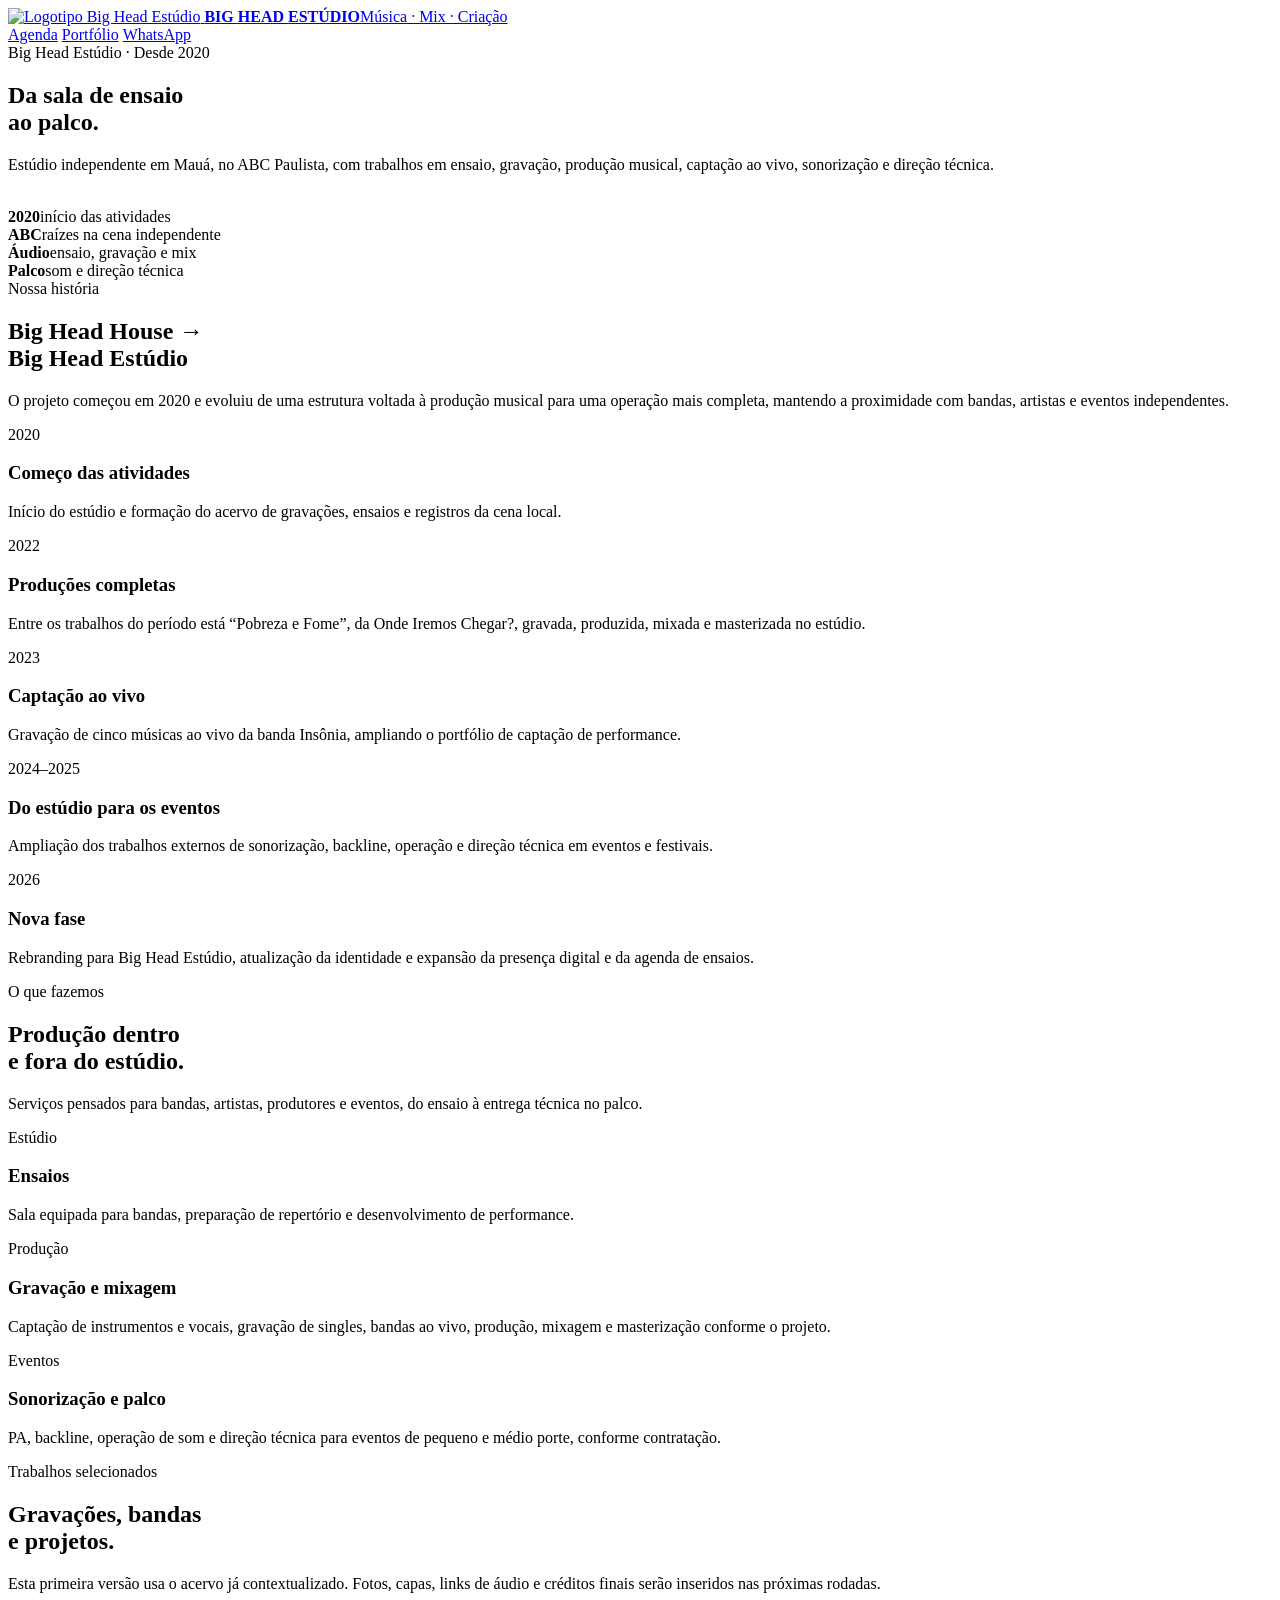
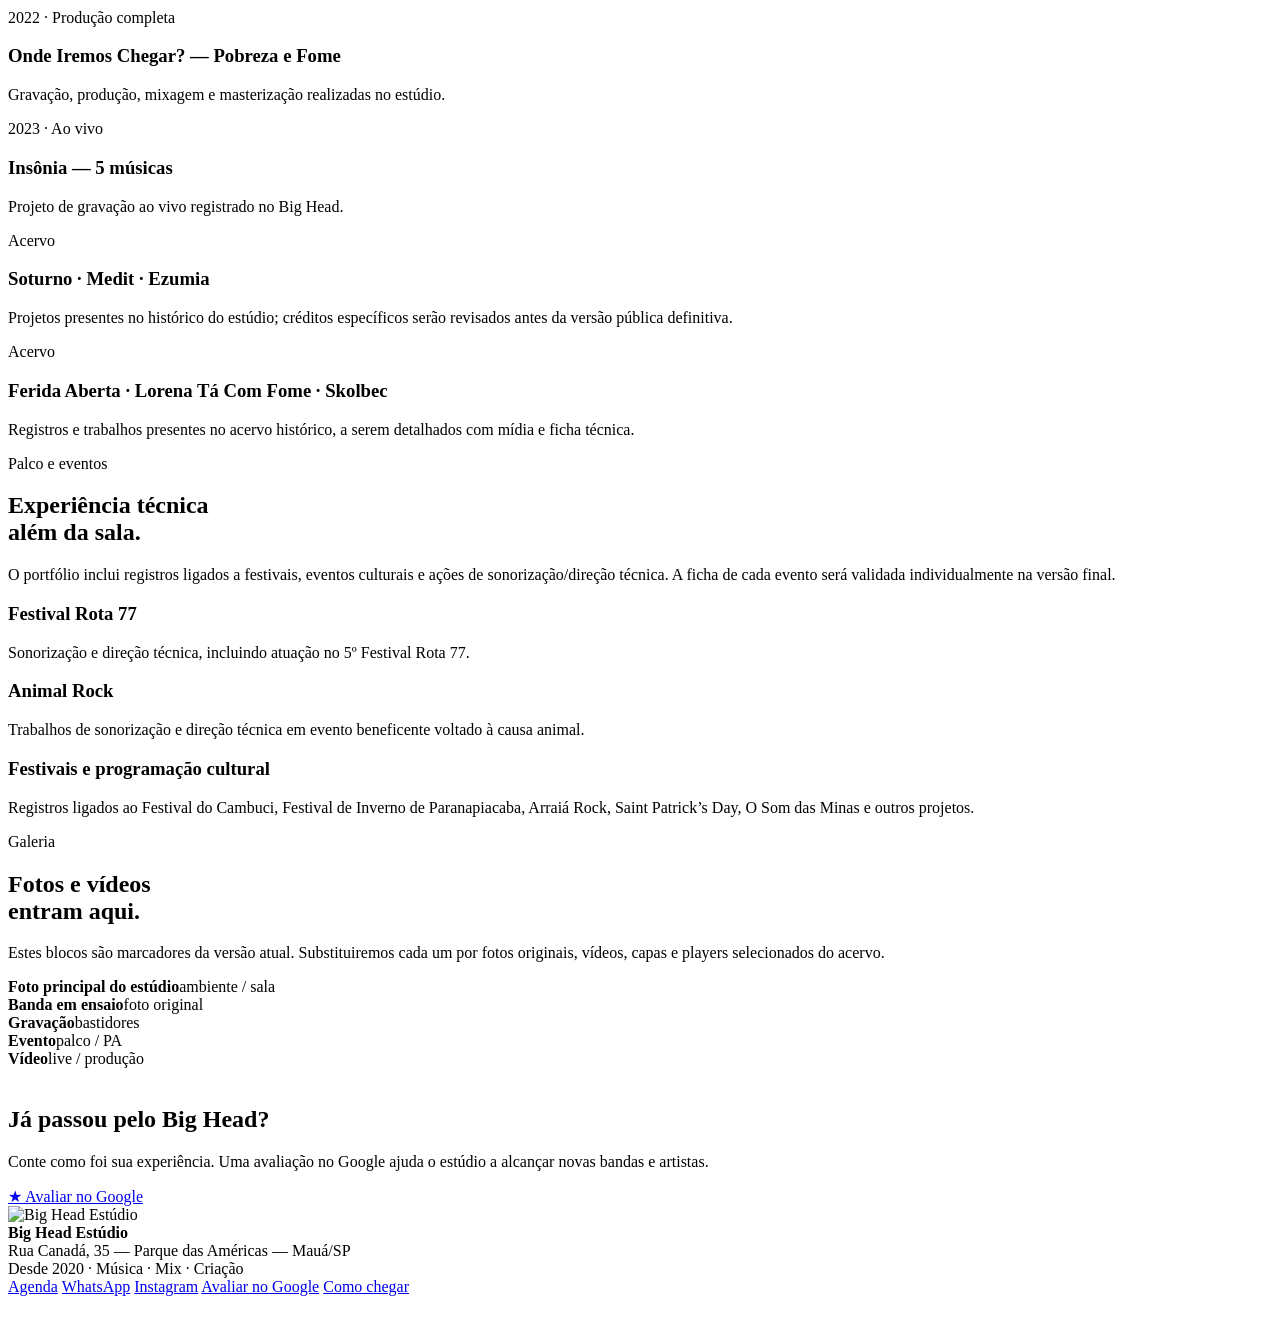
==== portfolio.html @ 9b3f39a4 "Add portfolio page" ====
<!doctype html>
<html lang="pt-BR">
<head>
  <meta charset="utf-8">
  <meta name="viewport" content="width=device-width, initial-scale=1">
  <meta name="description" content="Portfólio do Big Head Estúdio: ensaios, gravações, produção, sonorização e direção técnica em Mauá e região do ABC.">
  <meta name="theme-color" content="#050505">
  <title>Portfólio | Big Head Estúdio</title>
  <link rel="icon" href="assets/bh-mark.svg" type="image/svg+xml">
  <link rel="stylesheet" href="styles.css">
</head>
<body data-page="portfolio">
  <header class="site-header">
    <nav class="nav" aria-label="Navegação principal">
      <a class="brand" href="index.html" aria-label="Big Head Estúdio — Agenda">
        <img class="brand-logo" src="assets/logo-oficial-2026.webp" alt="Logotipo Big Head Estúdio">
        <span class="brand-text"><strong>BIG HEAD ESTÚDIO</strong><span>Música · Mix · Criação</span></span>
      </a>
      <div class="nav-links">
        <a class="nav-link" href="index.html">Agenda</a>
        <a class="nav-link active" href="portfolio.html">Portfólio</a>
        <a class="nav-link nav-whatsapp js-whatsapp" href="#"><img src="assets/whatsapp-contact.svg" alt="">WhatsApp</a>
      </div>
    </nav>
  </header>

  <main>
    <section class="portfolio-hero">
      <div class="container hero-layout portfolio-layout">
        <div class="hero-content">
          <div class="eyebrow">Big Head Estúdio · Desde 2020</div>
          <h1>Da sala de ensaio<br><span>ao palco.</span></h1>
          <p class="hero-copy">Estúdio independente em Mauá, no ABC Paulista, com trabalhos em ensaio, gravação, produção musical, captação ao vivo, sonorização e direção técnica.</p>
        </div>
        <div class="hero-emblem portfolio-emblem" aria-hidden="true"><img src="assets/logo-oficial-2026.webp" alt=""></div>
        <div class="stat-strip">
          <div class="stat"><strong>2020</strong><span>início das atividades</span></div>
          <div class="stat"><strong>ABC</strong><span>raízes na cena independente</span></div>
          <div class="stat"><strong>Áudio</strong><span>ensaio, gravação e mix</span></div>
          <div class="stat"><strong>Palco</strong><span>som e direção técnica</span></div>
        </div>
      </div>
    </section>

    <section class="section section-dark">
      <div class="container">
        <div class="section-head">
          <div><div class="eyebrow">Nossa história</div><h2>Big Head House →<br>Big Head Estúdio</h2></div>
          <p>O projeto começou em 2020 e evoluiu de uma estrutura voltada à produção musical para uma operação mais completa, mantendo a proximidade com bandas, artistas e eventos independentes.</p>
        </div>
        <div class="timeline">
          <div class="timeline-item"><div class="timeline-year">2020</div><h3>Começo das atividades</h3><p>Início do estúdio e formação do acervo de gravações, ensaios e registros da cena local.</p></div>
          <div class="timeline-item"><div class="timeline-year">2022</div><h3>Produções completas</h3><p>Entre os trabalhos do período está “Pobreza e Fome”, da Onde Iremos Chegar?, gravada, produzida, mixada e masterizada no estúdio.</p></div>
          <div class="timeline-item"><div class="timeline-year">2023</div><h3>Captação ao vivo</h3><p>Gravação de cinco músicas ao vivo da banda Insônia, ampliando o portfólio de captação de performance.</p></div>
          <div class="timeline-item"><div class="timeline-year">2024–2025</div><h3>Do estúdio para os eventos</h3><p>Ampliação dos trabalhos externos de sonorização, backline, operação e direção técnica em eventos e festivais.</p></div>
          <div class="timeline-item"><div class="timeline-year">2026</div><h3>Nova fase</h3><p>Rebranding para Big Head Estúdio, atualização da identidade e expansão da presença digital e da agenda de ensaios.</p></div>
        </div>
      </div>
    </section>

    <section class="section">
      <div class="container">
        <div class="section-head">
          <div><div class="eyebrow">O que fazemos</div><h2>Produção dentro<br>e fora do estúdio.</h2></div>
          <p>Serviços pensados para bandas, artistas, produtores e eventos, do ensaio à entrega técnica no palco.</p>
        </div>
        <div class="grid-3">
          <article class="content-card"><div class="card-kicker">Estúdio</div><h3>Ensaios</h3><p>Sala equipada para bandas, preparação de repertório e desenvolvimento de performance.</p></article>
          <article class="content-card"><div class="card-kicker">Produção</div><h3>Gravação e mixagem</h3><p>Captação de instrumentos e vocais, gravação de singles, bandas ao vivo, produção, mixagem e masterização conforme o projeto.</p></article>
          <article class="content-card"><div class="card-kicker">Eventos</div><h3>Sonorização e palco</h3><p>PA, backline, operação de som e direção técnica para eventos de pequeno e médio porte, conforme contratação.</p></article>
        </div>
      </div>
    </section>

    <section class="section section-dark">
      <div class="container">
        <div class="section-head">
          <div><div class="eyebrow">Trabalhos selecionados</div><h2>Gravações, bandas<br>e projetos.</h2></div>
          <p>Esta primeira versão usa o acervo já contextualizado. Fotos, capas, links de áudio e créditos finais serão inseridos nas próximas rodadas.</p>
        </div>
        <div class="grid-2">
          <article class="content-card"><div class="card-kicker">2022 · Produção completa</div><h3>Onde Iremos Chegar? — Pobreza e Fome</h3><p>Gravação, produção, mixagem e masterização realizadas no estúdio.</p></article>
          <article class="content-card"><div class="card-kicker">2023 · Ao vivo</div><h3>Insônia — 5 músicas</h3><p>Projeto de gravação ao vivo registrado no Big Head.</p></article>
          <article class="content-card"><div class="card-kicker">Acervo</div><h3>Soturno · Medit · Ezumia</h3><p>Projetos presentes no histórico do estúdio; créditos específicos serão revisados antes da versão pública definitiva.</p></article>
          <article class="content-card"><div class="card-kicker">Acervo</div><h3>Ferida Aberta · Lorena Tá Com Fome · Skolbec</h3><p>Registros e trabalhos presentes no acervo histórico, a serem detalhados com mídia e ficha técnica.</p></article>
        </div>
      </div>
    </section>

    <section class="section">
      <div class="container">
        <div class="section-head">
          <div><div class="eyebrow">Palco e eventos</div><h2>Experiência técnica<br>além da sala.</h2></div>
          <p>O portfólio inclui registros ligados a festivais, eventos culturais e ações de sonorização/direção técnica. A ficha de cada evento será validada individualmente na versão final.</p>
        </div>
        <div class="grid-3">
          <article class="content-card"><h3>Festival Rota 77</h3><p>Sonorização e direção técnica, incluindo atuação no 5º Festival Rota 77.</p></article>
          <article class="content-card"><h3>Animal Rock</h3><p>Trabalhos de sonorização e direção técnica em evento beneficente voltado à causa animal.</p></article>
          <article class="content-card"><h3>Festivais e programação cultural</h3><p>Registros ligados ao Festival do Cambuci, Festival de Inverno de Paranapiacaba, Arraiá Rock, Saint Patrick’s Day, O Som das Minas e outros projetos.</p></article>
        </div>
      </div>
    </section>

    <section class="section section-dark">
      <div class="container">
        <div class="section-head">
          <div><div class="eyebrow">Galeria</div><h2>Fotos e vídeos<br>entram aqui.</h2></div>
          <p>Estes blocos são marcadores da versão atual. Substituiremos cada um por fotos originais, vídeos, capas e players selecionados do acervo.</p>
        </div>
        <div class="media-grid">
          <div class="media-placeholder"><strong>Foto principal do estúdio</strong><span>ambiente / sala</span></div>
          <div class="media-placeholder"><strong>Banda em ensaio</strong><span>foto original</span></div>
          <div class="media-placeholder"><strong>Gravação</strong><span>bastidores</span></div>
          <div class="media-placeholder"><strong>Evento</strong><span>palco / PA</span></div>
          <div class="media-placeholder"><strong>Vídeo</strong><span>live / produção</span></div>
        </div>
      </div>
    </section>

    <section class="container">
      <div class="review-cta">
        <img class="review-logo" src="assets/logo-oficial-2026.webp" alt="">
        <div><h2>Já passou pelo Big Head?</h2><p>Conte como foi sua experiência. Uma avaliação no Google ajuda o estúdio a alcançar novas bandas e artistas.</p></div>
        <a class="btn js-review" href="#" target="_blank" rel="noopener">★ Avaliar no Google</a>
      </div>
    </section>
  </main>

  <footer class="site-footer">
    <div class="container footer-grid">
      <div class="footer-brand"><img src="assets/logo-oficial-2026.webp" alt="Big Head Estúdio"><div><strong>Big Head Estúdio</strong><br>Rua Canadá, 35 — Parque das Américas — Mauá/SP<br><span>Desde 2020 · Música · Mix · Criação</span></div></div>
      <div class="footer-links">
        <a href="index.html">Agenda</a>
        <a class="footer-whatsapp js-whatsapp" href="#"><img src="assets/whatsapp-contact.svg" alt="">WhatsApp</a>
        <a class="js-instagram" href="#" target="_blank" rel="noopener">Instagram</a>
        <a class="js-review" href="#" target="_blank" rel="noopener">Avaliar no Google</a>
        <a class="js-maps" href="#" target="_blank" rel="noopener">Como chegar</a>
      </div>
    </div>
  </footer>

  <a class="floating-whatsapp js-whatsapp" href="#" aria-label="Falar no WhatsApp"><img src="assets/whatsapp-contact.svg" alt=""></a>
  <script src="config.js"></script>
  <script src="app.js"></script>
</body>
</html>
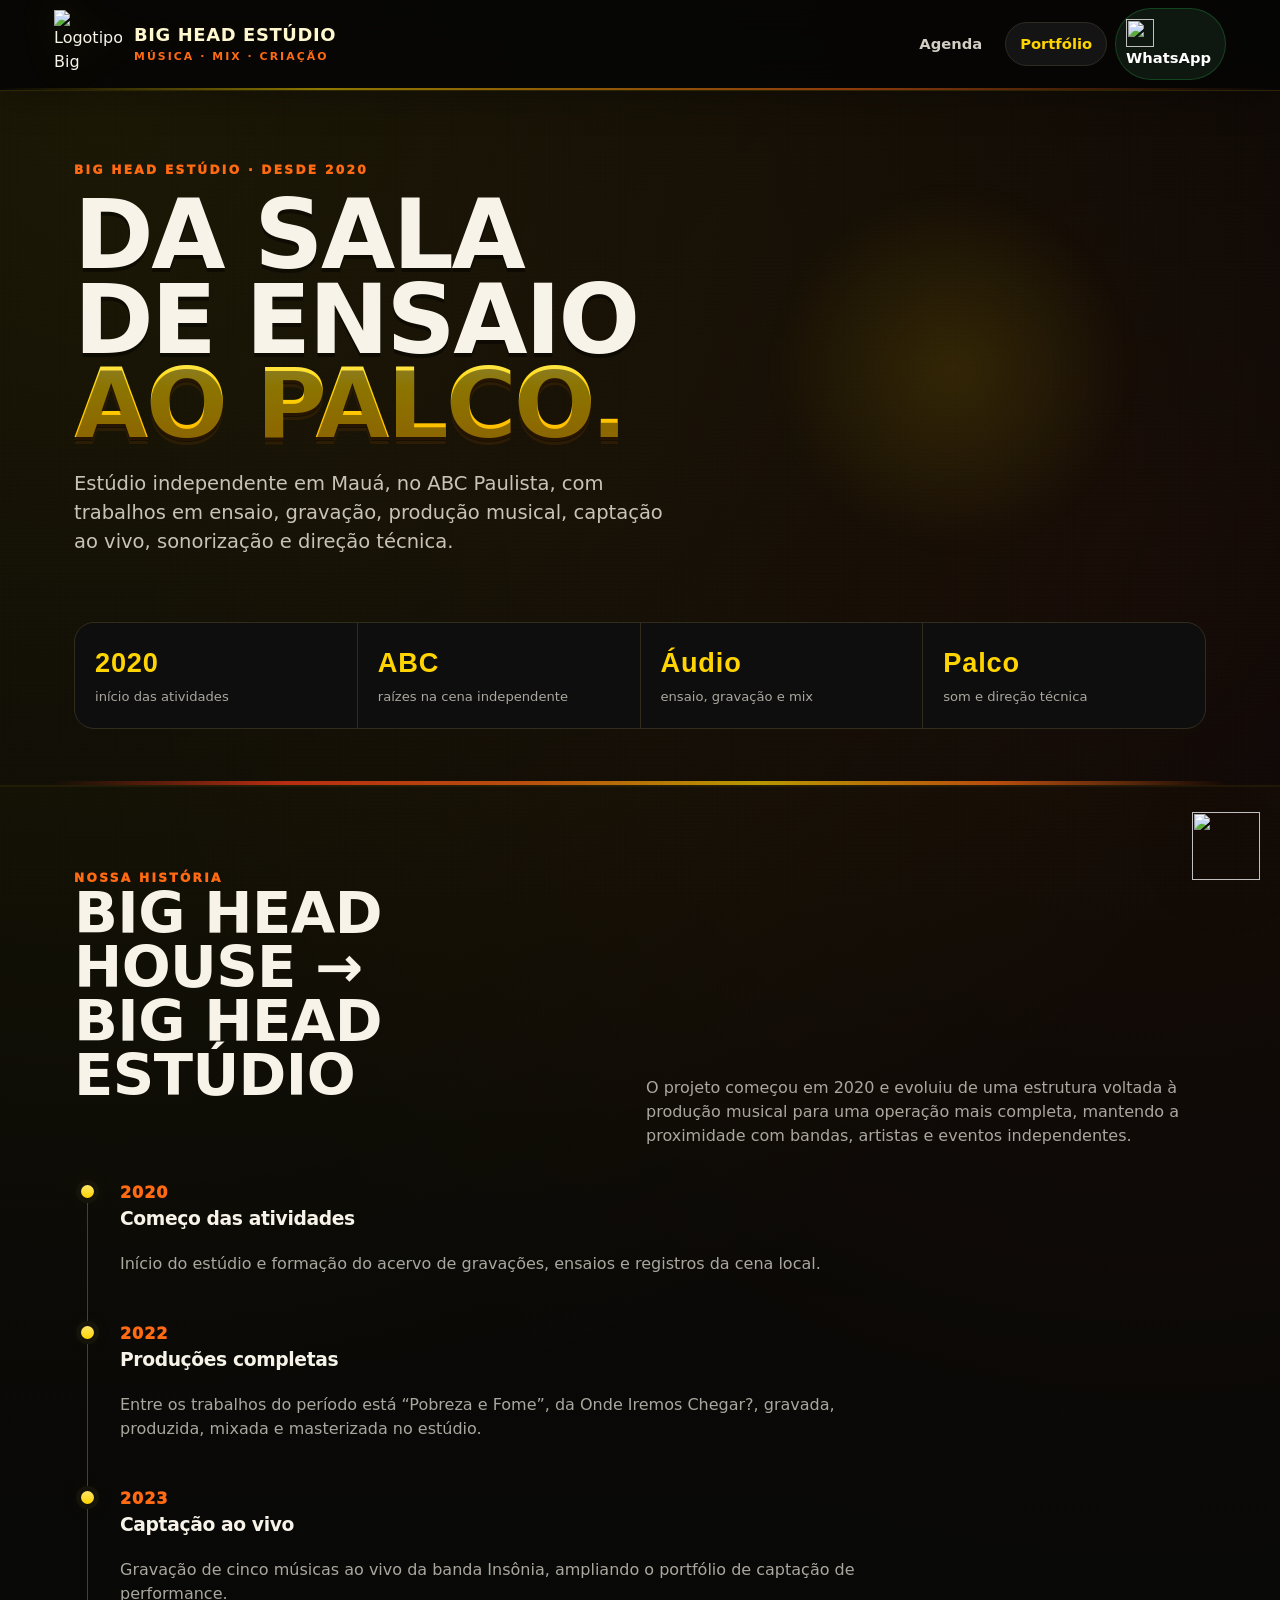
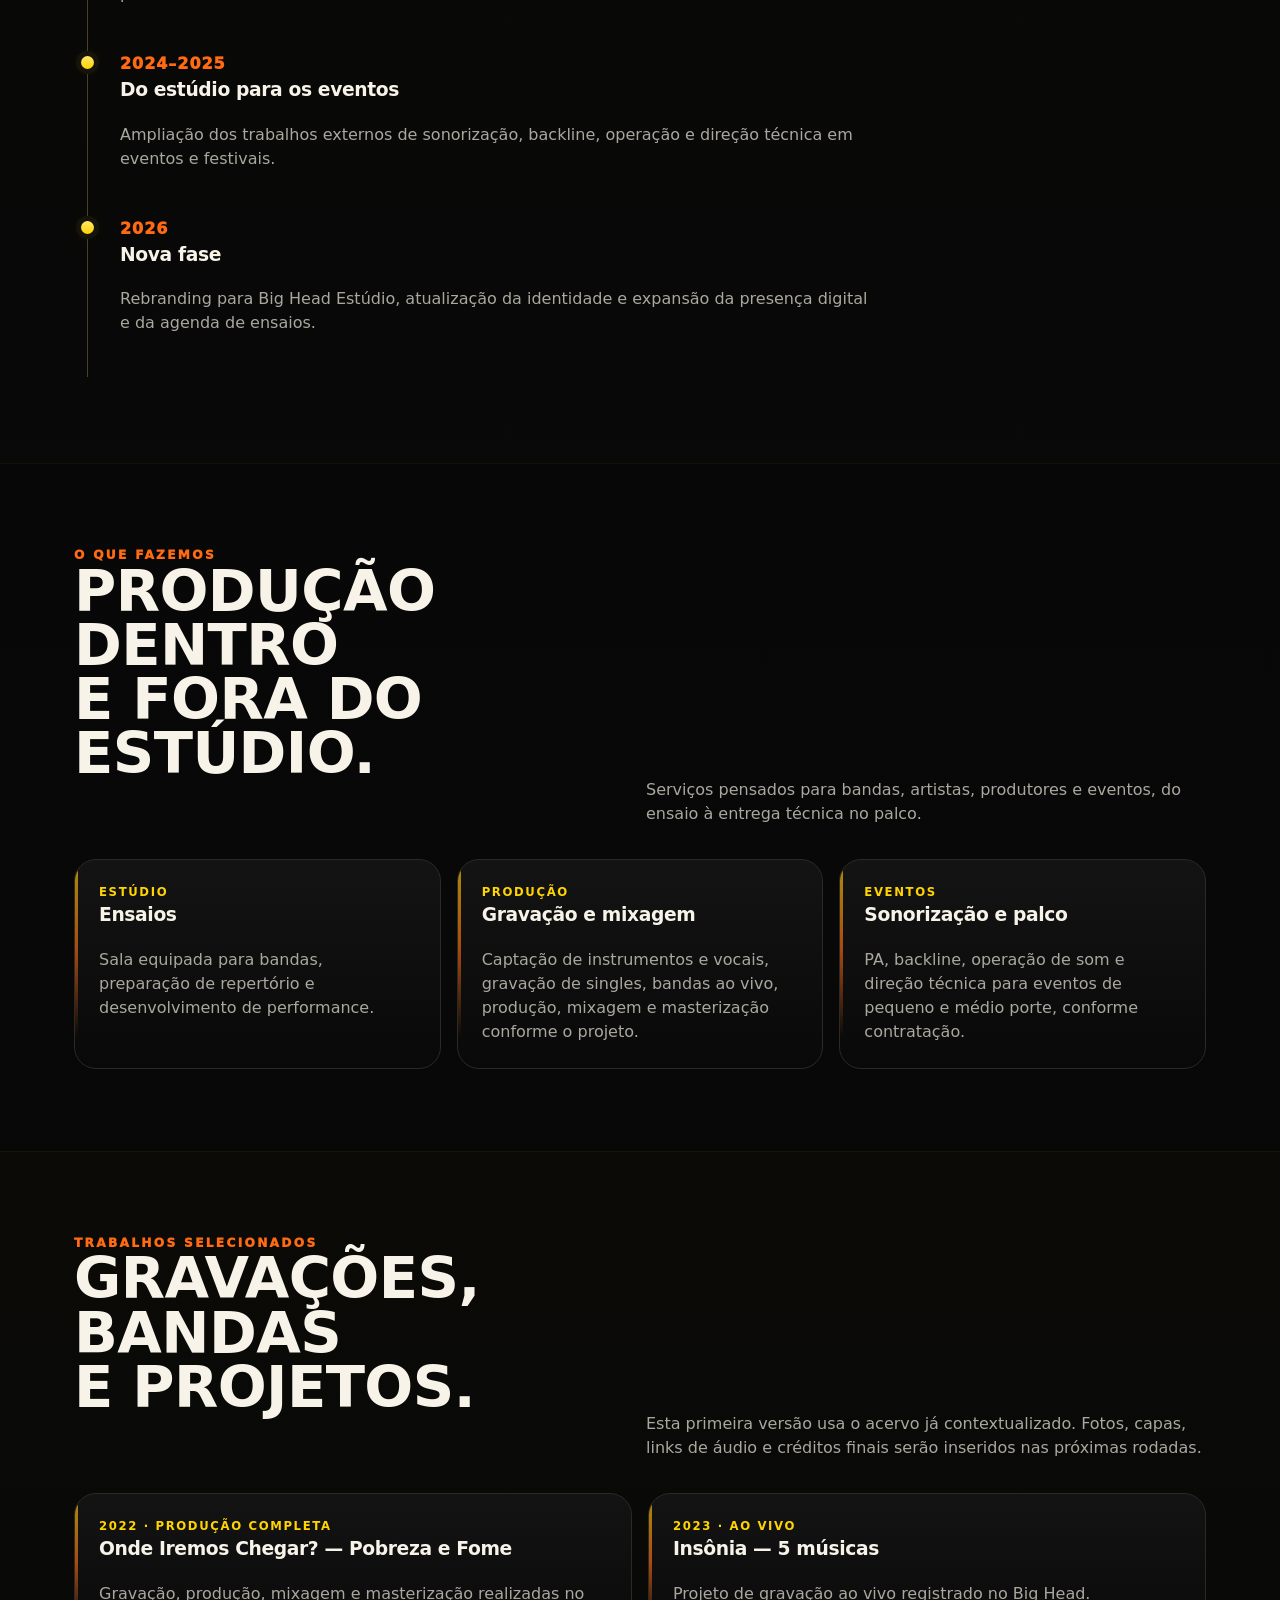
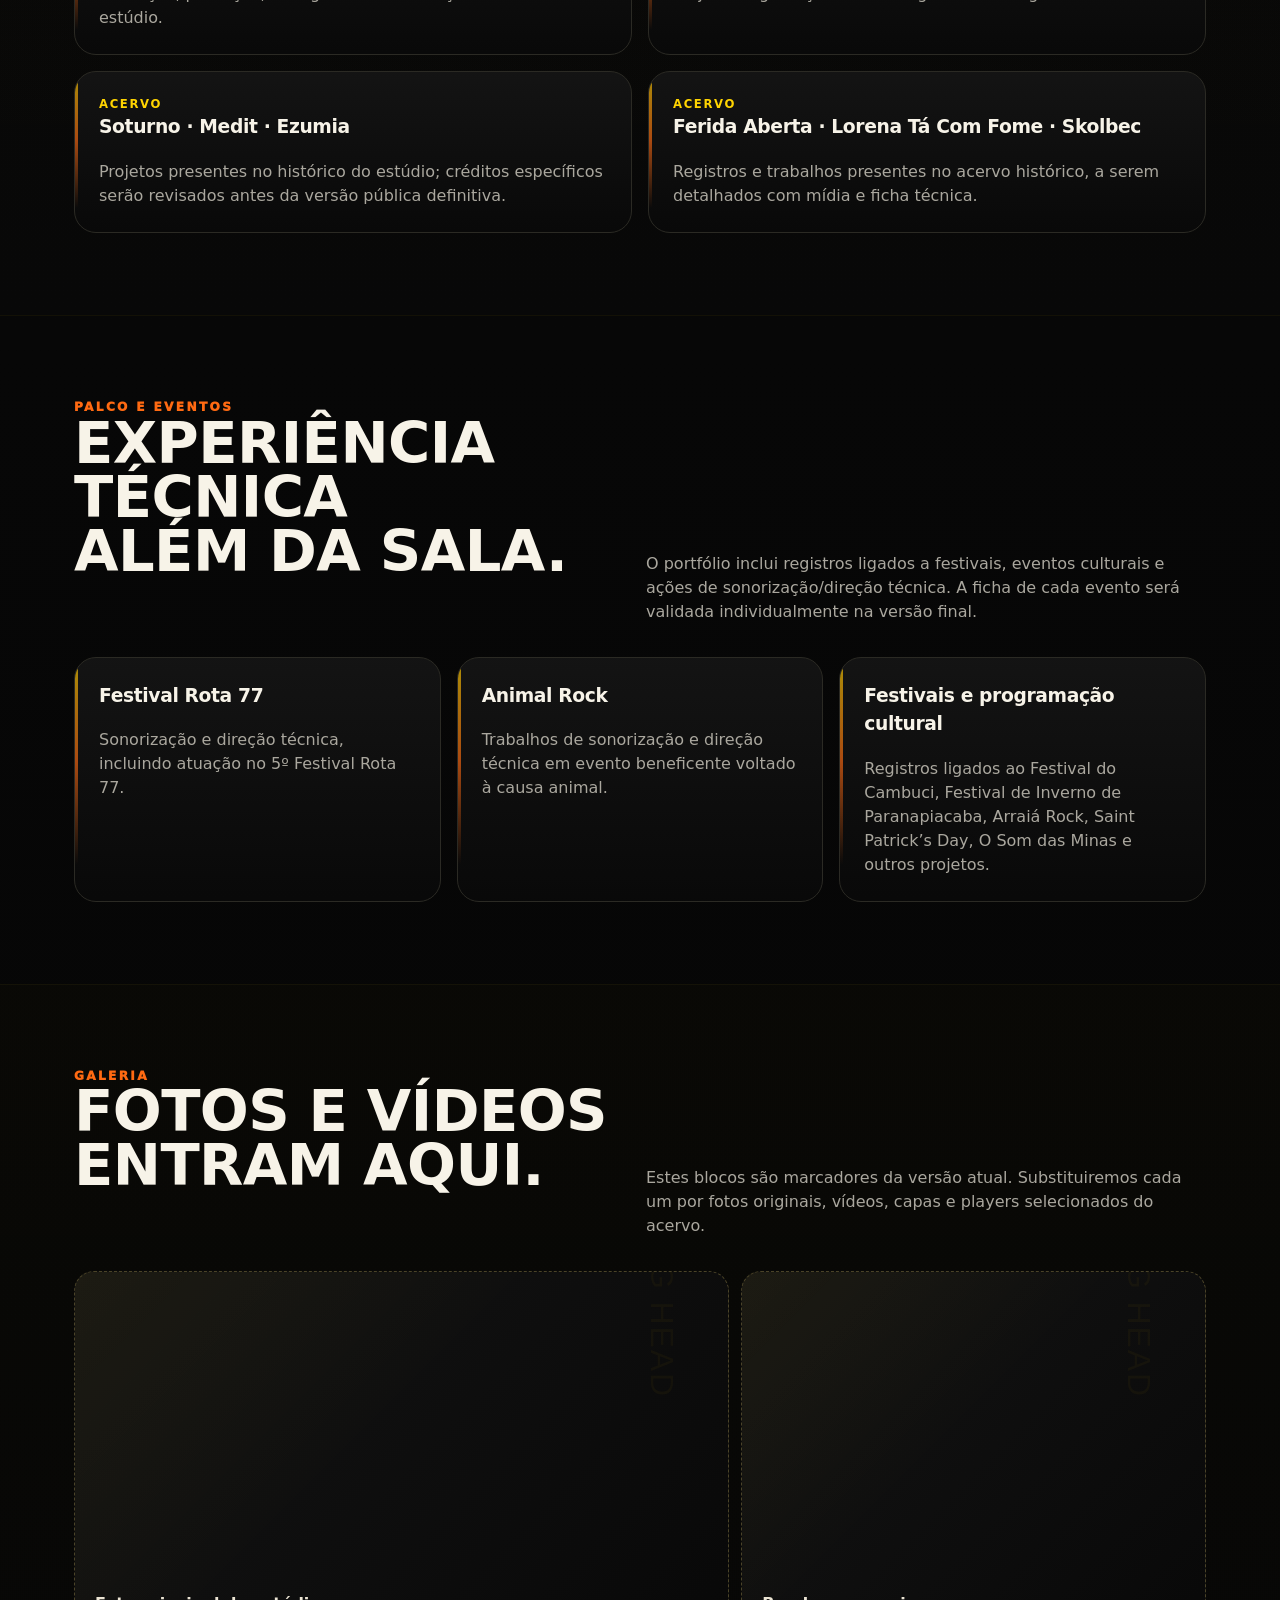
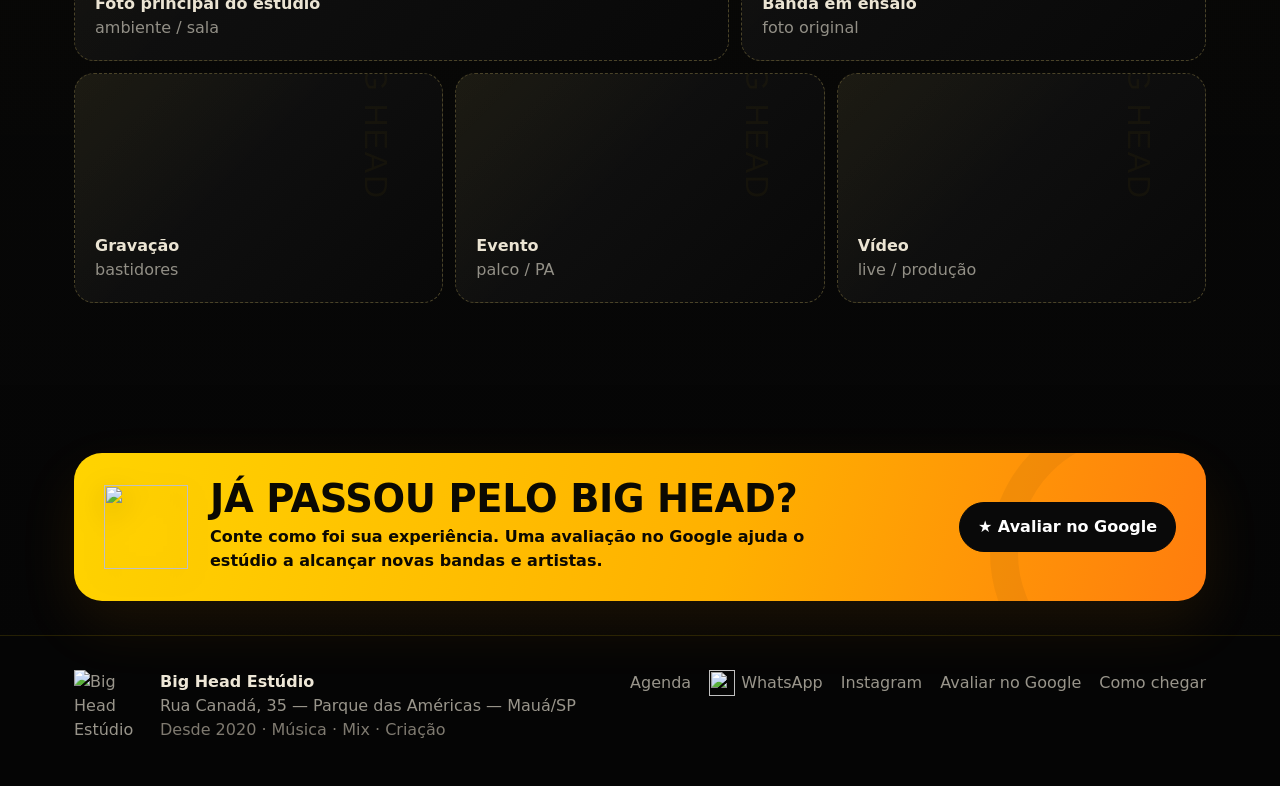
==== commit 4ee8305e: "Split site styles for publication" ====
--- a/portfolio.html
+++ b/portfolio.html
@@ -7,7 +7,9 @@
   <meta name="theme-color" content="#050505">
   <title>Portfólio | Big Head Estúdio</title>
   <link rel="icon" href="assets/bh-mark.svg" type="image/svg+xml">
-  <link rel="stylesheet" href="styles.css">
+  <link rel="stylesheet" href="styles-a.css">
+  <link rel="stylesheet" href="styles-b.css">
+  <link rel="stylesheet" href="styles-responsive.css">
 </head>
 <body data-page="portfolio">
   <header class="site-header">
--- a/styles-a.css
+++ b/styles-a.css
@@ -0,0 +1,421 @@
+:root {
+  --bg: #050505;
+  --bg-2: #0a0a0b;
+  --panel: #0e0f10;
+  --panel-2: #151516;
+  --line: #292929;
+  --text: #f7f3e8;
+  --muted: #aaa79e;
+  --yellow: #ffd400;
+  --gold: #ffb000;
+  --orange: #ff6a12;
+  --red: #ff3b18;
+  --green: #19c94b;
+  --danger: #ef4b3c;
+  --ok: #55d36a;
+  --warning: #ffd04d;
+  --radius: 22px;
+  --shadow: 0 28px 90px rgba(0,0,0,.42);
+}
+
+* { box-sizing: border-box; }
+html { scroll-behavior: smooth; }
+body {
+  margin: 0;
+  background:
+    radial-gradient(circle at 8% 2%, rgba(255,212,0,.09), transparent 24%),
+    radial-gradient(circle at 90% 10%, rgba(255,76,24,.06), transparent 20%),
+    linear-gradient(180deg, #050505 0%, #080808 45%, #050505 100%);
+  color: var(--text);
+  font-family: Inter, ui-sans-serif, system-ui, -apple-system, BlinkMacSystemFont, "Segoe UI", sans-serif;
+  line-height: 1.5;
+}
+body::before {
+  content:"";
+  position:fixed;
+  inset:0;
+  pointer-events:none;
+  opacity:.18;
+  background-image:
+    repeating-linear-gradient(0deg, rgba(255,255,255,.012) 0 1px, transparent 1px 4px),
+    repeating-linear-gradient(90deg, rgba(255,212,0,.008) 0 1px, transparent 1px 7px);
+  mix-blend-mode:screen;
+  z-index:-1;
+}
+a { color: inherit; text-decoration: none; }
+button, input { font: inherit; }
+button { color: inherit; }
+img { max-width:100%; display:block; }
+
+.site-header {
+  position: sticky;
+  top: 0;
+  z-index: 50;
+  backdrop-filter: blur(18px);
+  background: rgba(5,5,5,.88);
+  border-bottom: 1px solid rgba(255,212,0,.16);
+  box-shadow:0 10px 35px rgba(0,0,0,.22);
+}
+.site-header::after {
+  content:"";
+  display:block;
+  height:2px;
+  background:linear-gradient(90deg, transparent, var(--yellow) 25%, var(--orange) 66%, transparent);
+  opacity:.55;
+}
+.nav {
+  max-width: 1220px;
+  margin: 0 auto;
+  min-height: 86px;
+  padding: 8px 24px;
+  display: flex;
+  align-items: center;
+  gap: 24px;
+}
+.brand { display:flex; align-items:center; gap:12px; margin-right:auto; min-width:0; }
+.brand-logo {
+  width:68px;
+  height:68px;
+  object-fit:contain;
+  flex:0 0 auto;
+  filter:drop-shadow(0 0 18px rgba(255,212,0,.13));
+}
+.brand-text { min-width:0; }
+.brand-text strong {
+  display:block;
+  font-family: Impact, "Arial Black", system-ui, sans-serif;
+  letter-spacing:.035em;
+  font-size:1.12rem;
+  color:#fff8cf;
+  text-shadow:0 0 18px rgba(255,212,0,.08);
+}
+.brand-text span {
+  display:block;
+  color:var(--orange);
+  font-size:.68rem;
+  font-weight:900;
+  text-transform:uppercase;
+  letter-spacing:.19em;
+}
+.nav-links { display:flex; align-items:center; gap:8px; }
+.nav-link {
+  padding:10px 14px;
+  border-radius:999px;
+  color:#d2cec3;
+  font-size:.92rem;
+  font-weight:800;
+  border:1px solid transparent;
+}
+.nav-link:hover, .nav-link.active {
+  background:#141414;
+  border-color:#2d2b22;
+  color:var(--yellow);
+}
+.nav-whatsapp {
+  background:#0f1711;
+  color:white;
+  border-color:rgba(38,212,84,.24);
+  padding-left:10px;
+}
+.nav-whatsapp:hover { background:#122417; color:white; border-color:#27d45b; }
+.nav-whatsapp img { width:28px; height:28px; }
+
+.container { max-width:1180px; margin:0 auto; padding:0 24px; }
+.hero {
+  position:relative;
+  overflow:hidden;
+  padding:58px 0 54px;
+  border-bottom:1px solid rgba(255,212,0,.08);
+}
+.hero::after,
+.portfolio-hero::after {
+  content:"";
+  position:absolute;
+  left:0; right:0; bottom:0;
+  height:4px;
+  background:linear-gradient(90deg, transparent 0 4%, var(--red), var(--orange), var(--yellow), var(--orange), transparent 96% 100%);
+  opacity:.7;
+}
+.hero-layout {
+  display:grid;
+  grid-template-columns:minmax(0,1.16fr) minmax(320px,.84fr);
+  gap:34px;
+  align-items:center;
+  position:relative;
+}
+.hero-content { position:relative; z-index:2; }
+.eyebrow {
+  color:var(--orange);
+  text-transform:uppercase;
+  letter-spacing:.19em;
+  font-size:.76rem;
+  font-weight:950;
+}
+h1,h2,h3,p { margin-top:0; }
+h1,h2 {
+  font-family: Impact, "Arial Black", ui-sans-serif, system-ui, sans-serif;
+  text-transform:uppercase;
+}
+h1 {
+  font-size:clamp(3rem, 7.5vw, 6.8rem);
+  line-height:.88;
+  letter-spacing:-.025em;
+  margin:14px 0 22px;
+  max-width:900px;
+  text-shadow:0 4px 0 rgba(0,0,0,.45);
+}
+h1 span {
+  color:var(--yellow);
+  background:linear-gradient(180deg,#fff37a 0%, var(--yellow) 35%, var(--gold) 100%);
+  -webkit-background-clip:text;
+  background-clip:text;
+  color:transparent;
+  filter:drop-shadow(0 3px 0 rgba(140,72,0,.4));
+}
+h2 {
+  font-size:clamp(2.15rem,4.5vw,4rem);
+  line-height:.94;
+  letter-spacing:-.01em;
+}
+h3 { letter-spacing:-.02em; }
+.hero-copy {
+  max-width:720px;
+  color:#c9c3b7;
+  font-size:clamp(1rem, 2vw, 1.22rem);
+}
+.hero-actions { display:flex; flex-wrap:wrap; gap:12px; margin-top:28px; }
+.btn {
+  border:1px solid var(--line);
+  background:var(--panel-2);
+  padding:12px 18px;
+  border-radius:999px;
+  display:inline-flex;
+  align-items:center;
+  justify-content:center;
+  gap:8px;
+  font-weight:900;
+  cursor:pointer;
+  transition:transform .16s ease, border-color .16s ease, box-shadow .16s ease, background .16s ease;
+}
+.btn:hover { transform:translateY(-1px); border-color:#4b4530; }
+.btn-primary {
+  background:linear-gradient(180deg,#ffe85a,var(--yellow) 55%,#ffb300);
+  color:#080808;
+  border-color:#f8cb00;
+  box-shadow:0 12px 30px rgba(255,190,0,.13);
+}
+.btn-primary:hover { box-shadow:0 14px 36px rgba(255,190,0,.2); }
+.btn-ghost { background:rgba(255,255,255,.02); border-color:#302f2d; }
+.btn-whatsapp {
+  background:linear-gradient(180deg,#14231a,#0b160f);
+  color:white;
+  border-color:rgba(40,215,86,.42);
+}
+.btn-whatsapp:hover { border-color:#28d756; background:#102218; }
+.btn-whatsapp img { width:31px; height:31px; }
+
+.hero-emblem {
+  position:relative;
+  display:grid;
+  place-items:center;
+  min-height:360px;
+}
+.hero-emblem::before {
+  content:"";
+  position:absolute;
+  width:78%;
+  aspect-ratio:1;
+  border-radius:50%;
+  background:radial-gradient(circle, rgba(255,212,0,.12), transparent 65%);
+  filter:blur(12px);
+}
+.hero-emblem img {
+  position:relative;
+  z-index:2;
+  width:min(420px, 100%);
+  filter:drop-shadow(0 24px 44px rgba(0,0,0,.5));
+}
+.soundwave {
+  position:absolute;
+  top:50%;
+  width:110px;
+  height:90px;
+  opacity:.38;
+  background:
+    linear-gradient(90deg,
+      transparent 0 4%, var(--orange) 4% 7%, transparent 7% 12%,
+      var(--gold) 12% 16%, transparent 16% 23%, var(--yellow) 23% 28%, transparent 28% 37%,
+      var(--orange) 37% 43%, transparent 43% 52%, var(--yellow) 52% 58%, transparent 58% 68%,
+      var(--orange) 68% 72%, transparent 72% 81%, var(--gold) 81% 85%, transparent 85% 100%);
+  clip-path:polygon(0 47%, 6% 42%, 10% 58%, 15% 34%, 21% 64%, 27% 21%, 34% 76%, 40% 8%, 47% 91%, 54% 20%, 61% 79%, 68% 31%, 75% 67%, 82% 41%, 88% 58%, 94% 46%, 100% 53%, 100% 47%, 94% 52%, 88% 42%, 82% 59%, 75% 33%, 68% 69%, 61% 21%, 54% 80%, 47% 9%, 40% 92%, 34% 24%, 27% 79%, 21% 36%, 15% 66%, 10% 42%, 6% 58%, 0 53%);
+}
+.wave-left { left:-12px; transform:translateY(-50%); }
+.wave-right { right:-12px; transform:translateY(-50%) scaleX(-1); }
+
+.agenda-section { padding-top:34px; }
+.section-ribbon {
+  display:flex;
+  justify-content:space-between;
+  gap:20px;
+  margin:0 0 14px;
+  padding:8px 14px;
+  border-left:4px solid var(--yellow);
+  background:linear-gradient(90deg, rgba(255,212,0,.08), transparent 72%);
+  color:#d9d2c4;
+  font-size:.7rem;
+  font-weight:900;
+  letter-spacing:.13em;
+  text-transform:uppercase;
+}
+.demo-banner {
+  display:none;
+  margin:0 0 18px;
+  padding:12px 14px;
+  border-radius:14px;
+  color:#fff0b4;
+  background:#2a2108;
+  border:1px solid #6f5710;
+  font-size:.9rem;
+}
+.demo-banner.visible { display:block; }
+
+.calendar-shell {
+  display:grid;
+  grid-template-columns:minmax(0,1.45fr) minmax(310px,.55fr);
+  gap:22px;
+  align-items:start;
+  padding-bottom:76px;
+}
+.calendar-card, .day-card, .content-card {
+  background:linear-gradient(180deg, rgba(20,20,20,.98), rgba(9,9,9,.98));
+  border:1px solid #2b2a24;
+  border-radius:var(--radius);
+  box-shadow:var(--shadow);
+}
+.calendar-card {
+  padding:22px;
+  position:relative;
+  overflow:hidden;
+}
+.calendar-card::before {
+  content:"";
+  position:absolute;
+  inset:0 0 auto;
+  height:3px;
+  background:linear-gradient(90deg,var(--yellow),var(--orange),var(--red));
+}
+.calendar-toolbar { display:flex; align-items:center; gap:10px; margin-bottom:10px; }
+.calendar-title {
+  margin-right:auto;
+  font-family:Impact,"Arial Black",sans-serif;
+  font-size:1.55rem;
+  letter-spacing:.03em;
+  text-transform:uppercase;
+  color:#fff5c6;
+}
+.icon-btn {
+  width:42px;
+  height:42px;
+  border-radius:12px;
+  border:1px solid #39362a;
+  background:#101010;
+  cursor:pointer;
+  font-weight:900;
+}
+.icon-btn:hover { border-color:var(--yellow); color:var(--yellow); }
+.calendar-legend {
+  display:flex;
+  gap:14px;
+  flex-wrap:wrap;
+  margin:0 0 15px;
+  color:#8e8a80;
+  font-size:.7rem;
+  font-weight:800;
+}
+.calendar-legend span { display:flex; align-items:center; gap:6px; }
+.legend-dot { width:8px; height:8px; border-radius:50%; display:inline-block; }
+.legend-dot.free { background:var(--ok); }
+.legend-dot.partial { background:var(--warning); }
+.legend-dot.full { background:var(--danger); }
+.weekdays, .calendar-grid { display:grid; grid-template-columns:repeat(7, 1fr); gap:8px; }
+.weekdays div {
+  text-align:center;
+  color:#7f7b73;
+  font-size:.72rem;
+  font-weight:900;
+  padding:6px 0;
+  text-transform:uppercase;
+}
+.day {
+  min-height:88px;
+  border:1px solid #292822;
+  background:linear-gradient(180deg,#111,#0b0b0b);
+  border-radius:16px;
+  padding:11px;
+  text-align:left;
+  cursor:pointer;
+  position:relative;
+  transition:.18s ease;
+}
+.day:hover { border-color:#6c5e22; transform:translateY(-1px); }
+.day.outside { opacity:.3; cursor:default; }
+.day.selected { outline:2px solid var(--yellow); outline-offset:-2px; box-shadow:inset 0 0 24px rgba(255,212,0,.05); }
+.day.today .day-number { background:linear-gradient(180deg,#ffe66b,var(--yellow)); color:#0a0a0a; }
+.day-number { width:30px; height:30px; display:grid; place-items:center; border-radius:50%; font-weight:900; }
+.day-status { position:absolute; left:11px; right:11px; bottom:10px; display:flex; align-items:center; gap:6px; color:#919087; font-size:.7rem; font-weight:800; }
+.status-dot { width:7px; height:7px; border-radius:50%; background:#5d5f66; }
+.day-status.free .status-dot { background:var(--ok); }
+.day-status.partial .status-dot { background:var(--warning); }
+.day-status.full .status-dot { background:var(--danger); }
+
+.day-card {
+  padding:24px;
+  position:sticky;
+  top:108px;
+  overflow:hidden;
+}
+.day-card::after {
+  content:"";
+  position:absolute;
+  right:-56px;
+  top:-44px;
+  width:180px;
+  height:180px;
+  border-radius:50%;
+  background:radial-gradient(circle, rgba(255,212,0,.08), transparent 70%);
+}
+.day-card-brand {
+  display:flex;
+  align-items:center;
+  gap:10px;
+  color:var(--orange);
+  font-size:.72rem;
+  font-weight:950;
+  letter-spacing:.18em;
+  margin-bottom:8px;
+}
+.day-card-brand img { width:44px; height:44px; object-fit:contain; }
+.day-card h3 { font-size:1.45rem; margin-bottom:4px; position:relative; z-index:2; }
+.day-subtitle { color:var(--muted); font-size:.9rem; margin-bottom:18px; }
+.slots { display:grid; gap:8px; max-height:560px; overflow:auto; padding-right:4px; }
+.slot {
+  width:100%;
+  border:1px solid #2a2924;
+  background:#0d0d0d;
+  border-radius:14px;
+  padding:12px 14px;
+  display:flex;
+  align-items:center;
+  justify-content:space-between;
+  gap:12px;
+  text-align:left;
+}
+.slot.available { cursor:pointer; }
+.slot.available:hover, .slot.available.selected { border-color:var(--yellow); background:#171508; }
+.slot.reserved { color:#77766f; opacity:.84; background:#0a0a0a; }
+.slot strong { font-size:.92rem; }
+.slot-badge { font-size:.68rem; font-weight:900; text-transform:uppercase; letter-spacing:.08em; }
+.slot.available .slot-badge { color:var(--ok); }
+.slot.reserved .slot-badge { color:var(--danger); }
+.day-cta { margin-top:18px; width:100%; }
+.day-note { color:#7f7c75; font-size:.76rem; margin:13px 0 0; }
--- a/styles-b.css
+++ b/styles-b.css
@@ -0,0 +1,164 @@
+.section { padding:82px 0; border-top:1px solid rgba(255,212,0,.05); }
+.section-dark { background:linear-gradient(180deg,rgba(255,212,0,.015),rgba(255,255,255,.006)); }
+.section-head { display:flex; align-items:end; justify-content:space-between; gap:30px; margin-bottom:30px; }
+.section-head p { max-width:560px; color:var(--muted); margin-bottom:3px; }
+.grid-3 { display:grid; grid-template-columns:repeat(3,1fr); gap:16px; }
+.grid-2 { display:grid; grid-template-columns:repeat(2,1fr); gap:16px; }
+.content-card {
+  padding:24px;
+  box-shadow:none;
+  position:relative;
+  overflow:hidden;
+}
+.content-card::before {
+  content:"";
+  position:absolute;
+  left:0; top:0; bottom:0;
+  width:3px;
+  background:linear-gradient(180deg,var(--yellow),var(--orange),transparent 85%);
+  opacity:.65;
+}
+.content-card p { color:#aaa79e; margin-bottom:0; }
+.card-kicker { color:var(--yellow); font-weight:900; font-size:.73rem; text-transform:uppercase; letter-spacing:.14em; }
+
+.portfolio-hero {
+  position:relative;
+  overflow:hidden;
+  min-height:68vh;
+  display:flex;
+  align-items:center;
+  padding:70px 0 56px;
+  border-bottom:1px solid rgba(255,212,0,.08);
+}
+.portfolio-layout { grid-template-columns:minmax(0,1.08fr) minmax(300px,.92fr); }
+.portfolio-emblem { min-height:390px; }
+.stat-strip {
+  grid-column:1/-1;
+  display:grid;
+  grid-template-columns:repeat(4,1fr);
+  gap:1px;
+  background:#302c1e;
+  border:1px solid #302c1e;
+  border-radius:20px;
+  overflow:hidden;
+  margin-top:12px;
+}
+.stat { background:#0e0e0e; padding:20px; }
+.stat strong {
+  display:block;
+  font-family:Impact,"Arial Black",sans-serif;
+  font-size:1.7rem;
+  color:var(--yellow);
+  letter-spacing:.03em;
+}
+.stat span { color:var(--muted); font-size:.82rem; }
+.timeline { position:relative; margin-top:26px; }
+.timeline:before { content:""; position:absolute; left:13px; top:4px; bottom:4px; width:1px; background:#494127; }
+.timeline-item { position:relative; padding:0 0 30px 46px; }
+.timeline-item:before {
+  content:"";
+  position:absolute;
+  left:7px;
+  top:4px;
+  width:13px;
+  height:13px;
+  border-radius:50%;
+  background:linear-gradient(180deg,#ffe669,var(--yellow));
+  box-shadow:0 0 0 5px #16140a, 0 0 24px rgba(255,212,0,.12);
+}
+.timeline-year { color:var(--orange); font-weight:950; letter-spacing:.06em; }
+.timeline-item p { color:#aaa79e; max-width:760px; }
+
+.media-grid { display:grid; grid-template-columns:repeat(12,1fr); gap:12px; }
+.media-placeholder {
+  min-height:230px;
+  border:1px dashed #4a4328;
+  border-radius:20px;
+  background:
+    linear-gradient(135deg,rgba(255,212,0,.04),transparent 45%),
+    linear-gradient(135deg,#141414,#080808);
+  display:flex;
+  flex-direction:column;
+  justify-content:end;
+  padding:20px;
+  color:#928f86;
+  position:relative;
+  overflow:hidden;
+}
+.media-placeholder::after {
+  content:"BIG HEAD";
+  position:absolute;
+  right:-18px;
+  top:18px;
+  font-family:Impact,"Arial Black",sans-serif;
+  font-size:2rem;
+  color:rgba(255,212,0,.04);
+  letter-spacing:.06em;
+  transform:rotate(90deg);
+}
+.media-placeholder:nth-child(1) { grid-column:span 7; min-height:390px; }
+.media-placeholder:nth-child(2) { grid-column:span 5; }
+.media-placeholder:nth-child(3), .media-placeholder:nth-child(4), .media-placeholder:nth-child(5) { grid-column:span 4; }
+.media-placeholder strong { color:#ebe4d3; }
+
+.review-cta {
+  margin:68px 0 34px;
+  padding:28px 30px;
+  border-radius:28px;
+  background:linear-gradient(105deg,#ffd400 0%,#ffb000 58%,#ff6a12 115%);
+  color:#0c0902;
+  display:grid;
+  grid-template-columns:auto 1fr auto;
+  align-items:center;
+  gap:22px;
+  position:relative;
+  overflow:hidden;
+  box-shadow:0 24px 60px rgba(255,153,0,.09);
+}
+.review-cta::after {
+  content:"";
+  position:absolute;
+  right:-70px;
+  bottom:-95px;
+  width:230px;
+  height:230px;
+  border-radius:50%;
+  border:28px solid rgba(0,0,0,.05);
+}
+.review-logo { width:84px; height:84px; object-fit:contain; filter:drop-shadow(0 8px 14px rgba(0,0,0,.18)); }
+.review-cta h2 { font-size:clamp(1.7rem,3vw,2.8rem); margin-bottom:8px; color:#0b0902; }
+.review-cta p { margin-bottom:0; max-width:650px; font-weight:600; }
+.review-cta .btn { background:#090909; border-color:#090909; color:white; flex-shrink:0; position:relative; z-index:2; }
+
+.site-footer {
+  border-top:1px solid rgba(255,212,0,.13);
+  padding:34px 0 44px;
+  color:#99958b;
+  background:#050505;
+}
+.footer-grid { display:flex; align-items:flex-start; justify-content:space-between; gap:30px; }
+.footer-brand { display:flex; align-items:center; gap:14px; }
+.footer-brand img { width:72px; height:72px; object-fit:contain; }
+.footer-brand strong { color:#eee7d7; }
+.footer-brand span { color:#7f7a70; }
+.footer-links { display:flex; flex-wrap:wrap; align-items:center; gap:12px 18px; }
+.footer-links a:hover { color:var(--yellow); }
+.footer-whatsapp { display:inline-flex; align-items:center; gap:6px; }
+.footer-whatsapp img { width:26px; height:26px; }
+
+.floating-whatsapp {
+  position:fixed;
+  right:20px;
+  bottom:20px;
+  z-index:60;
+  width:68px;
+  height:68px;
+  border-radius:50%;
+  display:grid;
+  place-items:center;
+  background:transparent;
+  filter:drop-shadow(0 18px 28px rgba(0,0,0,.48));
+  transition:transform .16s ease, filter .16s ease;
+}
+.floating-whatsapp:hover { transform:translateY(-3px) scale(1.03); filter:drop-shadow(0 22px 32px rgba(0,0,0,.55)); }
+.floating-whatsapp img { width:68px; height:68px; }
--- a/styles-responsive.css
+++ b/styles-responsive.css
@@ -0,0 +1,211 @@
+@media (max-width: 930px) {
+  .nav { padding:8px 16px; min-height:76px; }
+  .brand-logo { width:56px; height:56px; }
+  .brand-text span { display:none; }
+  .nav-link { padding:9px 10px; font-size:.82rem; }
+  .nav-whatsapp { display:none; }
+  .container { padding:0 16px; }
+  .hero { padding-top:42px; }
+  .hero-layout, .portfolio-layout { grid-template-columns:1fr; }
+  .hero-emblem { min-height:260px; max-width:430px; margin:0 auto; }
+  .calendar-shell { grid-template-columns:1fr; }
+  .day-card { position:static; }
+  .grid-3 { grid-template-columns:1fr; }
+  .grid-2 { grid-template-columns:1fr; }
+  .section-head { display:block; }
+  .stat-strip { grid-template-columns:repeat(2,1fr); }
+  .media-placeholder, .media-placeholder:nth-child(n) { grid-column:span 12; min-height:230px; }
+  .review-cta { grid-template-columns:auto 1fr; }
+  .review-cta .btn { grid-column:1/-1; justify-self:start; }
+}
+
+@media (max-width: 620px) {
+  .brand-text strong { font-size:.83rem; }
+  .brand-logo { width:50px; height:50px; }
+  .nav-links { gap:2px; }
+  .nav-link { padding:8px; }
+  .hero { padding:34px 0 42px; }
+  h1 { font-size:clamp(3rem,17vw,4.8rem); }
+  .hero-emblem { min-height:220px; }
+  .hero-emblem img { width:300px; }
+  .soundwave { display:none; }
+  .section-ribbon { display:block; }
+  .section-ribbon span { display:block; }
+  .section-ribbon span + span { margin-top:4px; color:#7f7a70; }
+  .calendar-card { padding:12px; }
+  .calendar-toolbar { margin:4px 3px 10px; }
+  .calendar-title { font-size:1.05rem; }
+  .calendar-legend { margin-left:4px; }
+  .weekdays, .calendar-grid { gap:4px; }
+  .day { min-height:66px; border-radius:12px; padding:7px; }
+  .day-number { width:25px; height:25px; font-size:.82rem; }
+  .day-status { left:8px; right:8px; bottom:7px; font-size:0; }
+  .day-status .status-dot { width:8px; height:8px; }
+  .review-cta { grid-template-columns:1fr; padding:24px; }
+  .review-logo { width:72px; height:72px; }
+  .review-cta .btn { grid-column:auto; }
+  .footer-grid { display:block; }
+  .footer-brand { align-items:flex-start; }
+  .footer-brand img { width:62px; height:62px; }
+  .footer-links { margin-top:20px; }
+  .floating-whatsapp, .floating-whatsapp img { width:62px; height:62px; }
+}
+
+/* =========================================================
+   REVISÃO DE ENQUADRAMENTO / RESPONSIVIDADE — V2.1
+   Ajustes defensivos para desktop, tablet e celular.
+   ========================================================= */
+html, body { max-width:100%; }
+body { overflow-x:clip; }
+
+.nav > *,
+.hero-layout > *,
+.calendar-shell > *,
+.section-head > *,
+.review-cta > *,
+.footer-grid > *,
+.grid-2 > *,
+.grid-3 > * { min-width:0; }
+
+.brand-text strong { white-space:nowrap; }
+.nav-links { flex:0 0 auto; }
+
+h1, h2, h3,
+.hero-copy,
+.content-card,
+.footer-brand,
+.review-cta,
+.day-card { overflow-wrap:anywhere; }
+
+.btn, .nav-link {
+  max-width:100%;
+  text-align:center;
+}
+
+.calendar-toolbar > * { min-width:0; }
+.calendar-title { overflow:hidden; text-overflow:ellipsis; white-space:nowrap; }
+.calendar-grid, .weekdays { min-width:0; }
+.day { min-width:0; overflow:hidden; }
+.day-number { flex:0 0 auto; }
+.day-status { min-width:0; overflow:hidden; white-space:nowrap; text-overflow:ellipsis; }
+.slot { min-width:0; }
+.slot strong { min-width:0; }
+.slot-badge { flex:0 0 auto; }
+
+.review-cta > * { position:relative; z-index:1; }
+.review-cta .btn { white-space:normal; }
+.footer-links { justify-content:flex-end; }
+
+@media (max-width: 760px) {
+  .portfolio-hero { min-height:auto; }
+  .hero-layout, .portfolio-layout { gap:22px; }
+  .hero-content { max-width:100%; }
+  .hero-copy { max-width:100%; }
+  .section { padding:64px 0; }
+  .section-head { margin-bottom:24px; }
+  .footer-links { justify-content:flex-start; }
+}
+
+@media (max-width: 620px) {
+  .nav { gap:10px; padding:7px 12px; min-height:66px; }
+  .brand { gap:8px; }
+  .brand-logo { width:46px; height:46px; }
+  .brand-text strong { font-size:.78rem; }
+  .nav-link { padding:7px 8px; font-size:.78rem; }
+
+  .container { padding-left:14px; padding-right:14px; }
+  .hero { padding-top:28px; }
+  .hero-layout { gap:16px; }
+  h1 { margin-bottom:16px; line-height:.92; }
+  h2 { line-height:.98; }
+  .hero-actions { gap:9px; margin-top:22px; }
+  .hero-actions .btn { flex:1 1 170px; }
+
+  .calendar-shell { gap:16px; padding-bottom:56px; }
+  .calendar-toolbar {
+    display:grid;
+    grid-template-columns:minmax(0,1fr) repeat(3,38px);
+    gap:7px;
+    align-items:center;
+  }
+  .icon-btn { width:38px; height:38px; border-radius:10px; }
+  .calendar-title { margin-right:0; font-size:1rem; }
+  .calendar-legend { gap:10px; font-size:.66rem; }
+  .weekdays div { font-size:.65rem; padding:4px 0; }
+  .day { min-height:62px; }
+
+  .day-card { padding:20px; }
+  .day-card-brand { letter-spacing:.14em; }
+  .slots { max-height:none; }
+  .slot { padding:11px 12px; gap:8px; }
+  .slot strong { font-size:.86rem; }
+  .slot-badge { font-size:.62rem; }
+  .day-cta { padding-left:12px; padding-right:12px; }
+
+  .stat { padding:16px; }
+  .stat strong { font-size:1.45rem; }
+  .stat span { font-size:.76rem; }
+  .timeline-item { padding-left:40px; }
+
+  .review-cta { margin-top:52px; margin-bottom:26px; gap:16px; }
+  .review-cta h2 { line-height:1; }
+
+  .site-footer { padding-bottom:96px; }
+  .footer-brand { gap:10px; }
+  .footer-links { gap:10px 14px; }
+  .floating-whatsapp {
+    right:14px;
+    bottom:calc(14px + env(safe-area-inset-bottom, 0px));
+  }
+}
+
+@media (max-width: 480px) {
+  .brand-text { display:none; }
+  .brand-logo { width:48px; height:48px; }
+  .nav { min-height:64px; }
+  .nav-links { margin-left:auto; }
+  .nav-link { font-size:.8rem; padding:8px 9px; }
+
+  h1 { font-size:clamp(2.75rem, 16vw, 4rem); }
+  h2 { font-size:clamp(1.9rem, 10vw, 2.8rem); }
+  .eyebrow { font-size:.68rem; letter-spacing:.14em; }
+  .hero-emblem { min-height:190px; }
+  .hero-emblem img { width:min(270px, 88vw); }
+
+  .section-ribbon { font-size:.63rem; letter-spacing:.1em; }
+  .calendar-card { padding:10px; border-radius:18px; }
+  .calendar-toolbar { grid-template-columns:minmax(0,1fr) repeat(3,34px); gap:5px; }
+  .icon-btn { width:34px; height:34px; }
+  .calendar-title { font-size:.9rem; }
+  .calendar-legend { gap:8px; margin-bottom:11px; }
+  .weekdays, .calendar-grid { gap:3px; }
+  .weekdays div { font-size:.58rem; }
+  .day { min-height:58px; padding:6px; border-radius:10px; }
+  .day-number { width:24px; height:24px; font-size:.78rem; }
+  .day-status { left:6px; right:6px; bottom:6px; }
+
+  .slot { align-items:flex-start; flex-direction:column; gap:3px; }
+  .slot-badge { align-self:flex-start; }
+
+  .stat-strip { grid-template-columns:1fr 1fr; border-radius:16px; }
+  .stat { padding:14px 12px; }
+  .media-placeholder, .media-placeholder:nth-child(n) { min-height:190px; }
+
+  .review-cta { border-radius:22px; padding:20px; }
+  .review-logo { width:64px; height:64px; }
+  .review-cta .btn { width:100%; }
+  .footer-brand { font-size:.88rem; }
+  .footer-brand img { width:56px; height:56px; }
+}
+
+@media (max-width: 350px) {
+  .nav { padding-left:8px; padding-right:8px; }
+  .brand-logo { width:42px; height:42px; }
+  .nav-link { font-size:.72rem; padding:7px 6px; }
+  .container { padding-left:10px; padding-right:10px; }
+  .calendar-toolbar { grid-template-columns:minmax(0,1fr) repeat(3,31px); }
+  .icon-btn { width:31px; height:31px; }
+  .calendar-title { font-size:.82rem; }
+  .day { min-height:54px; padding:5px; }
+  .day-number { width:22px; height:22px; font-size:.73rem; }
+}
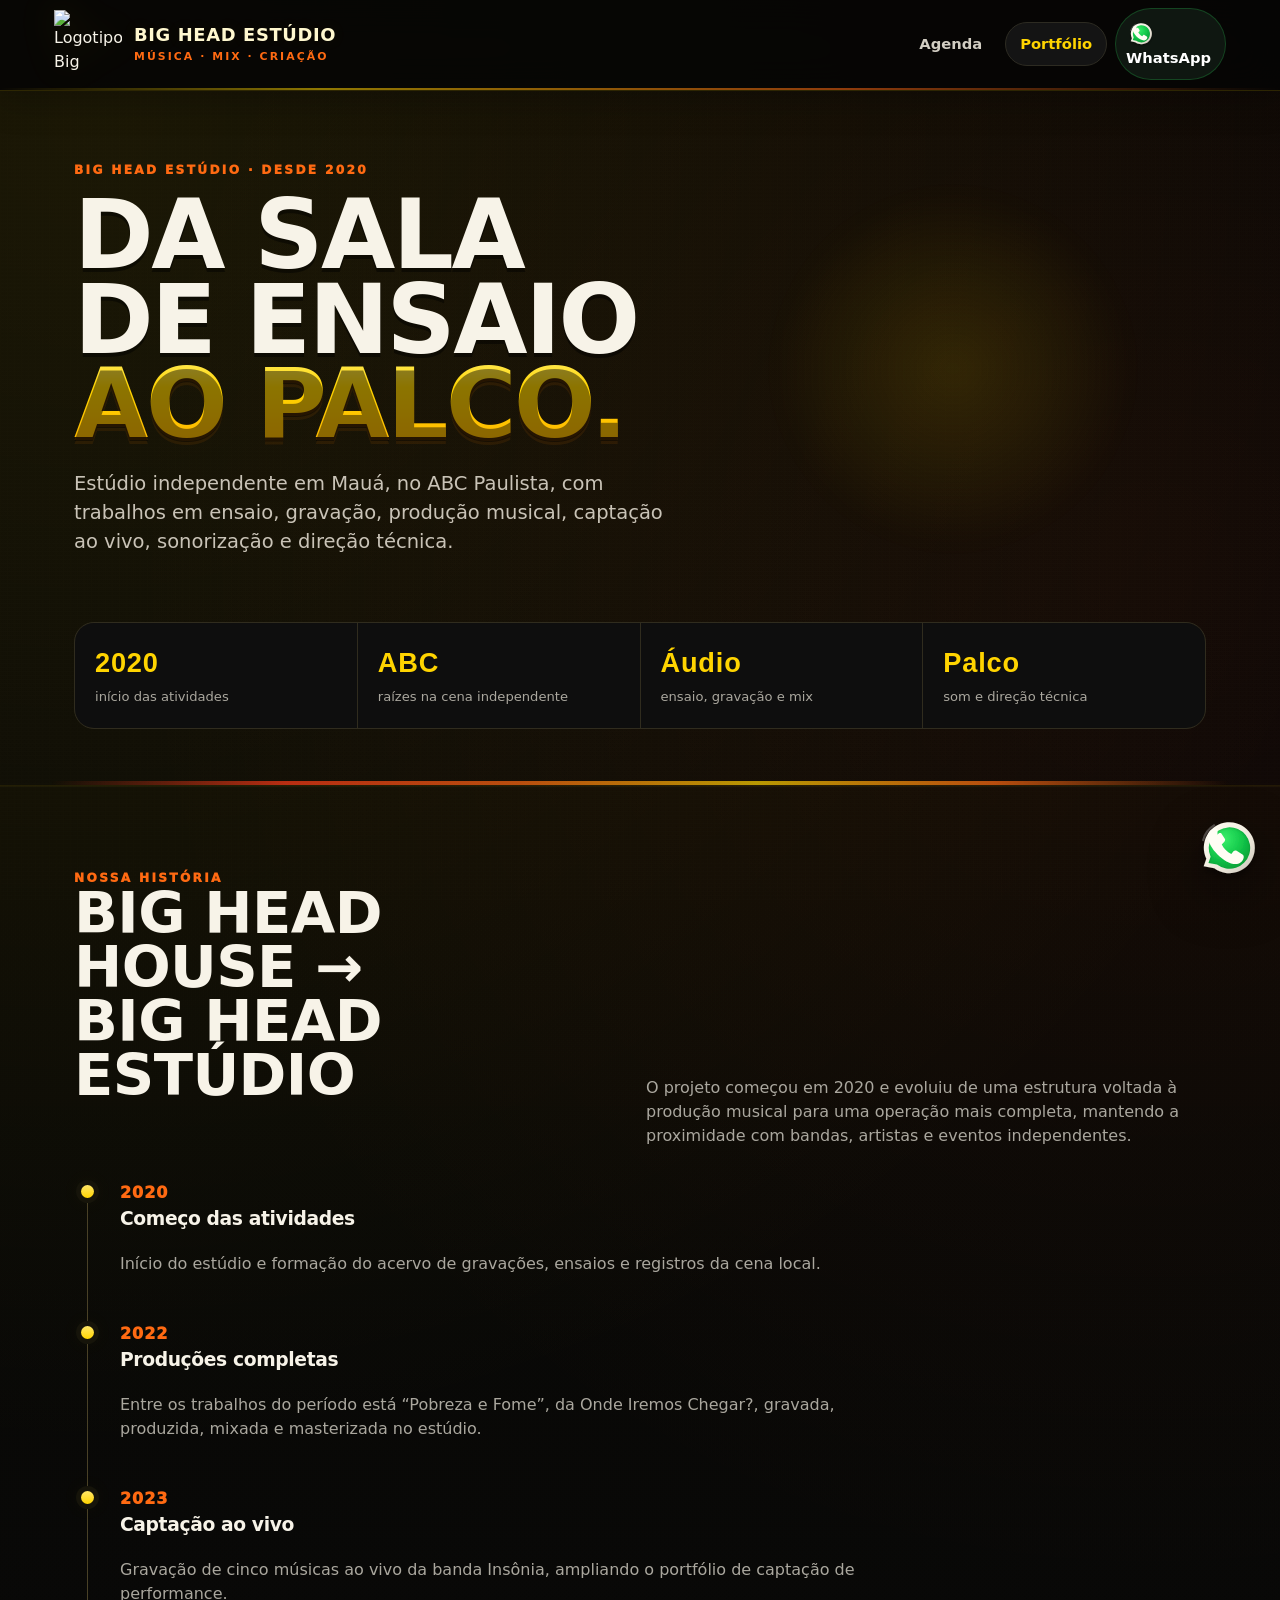
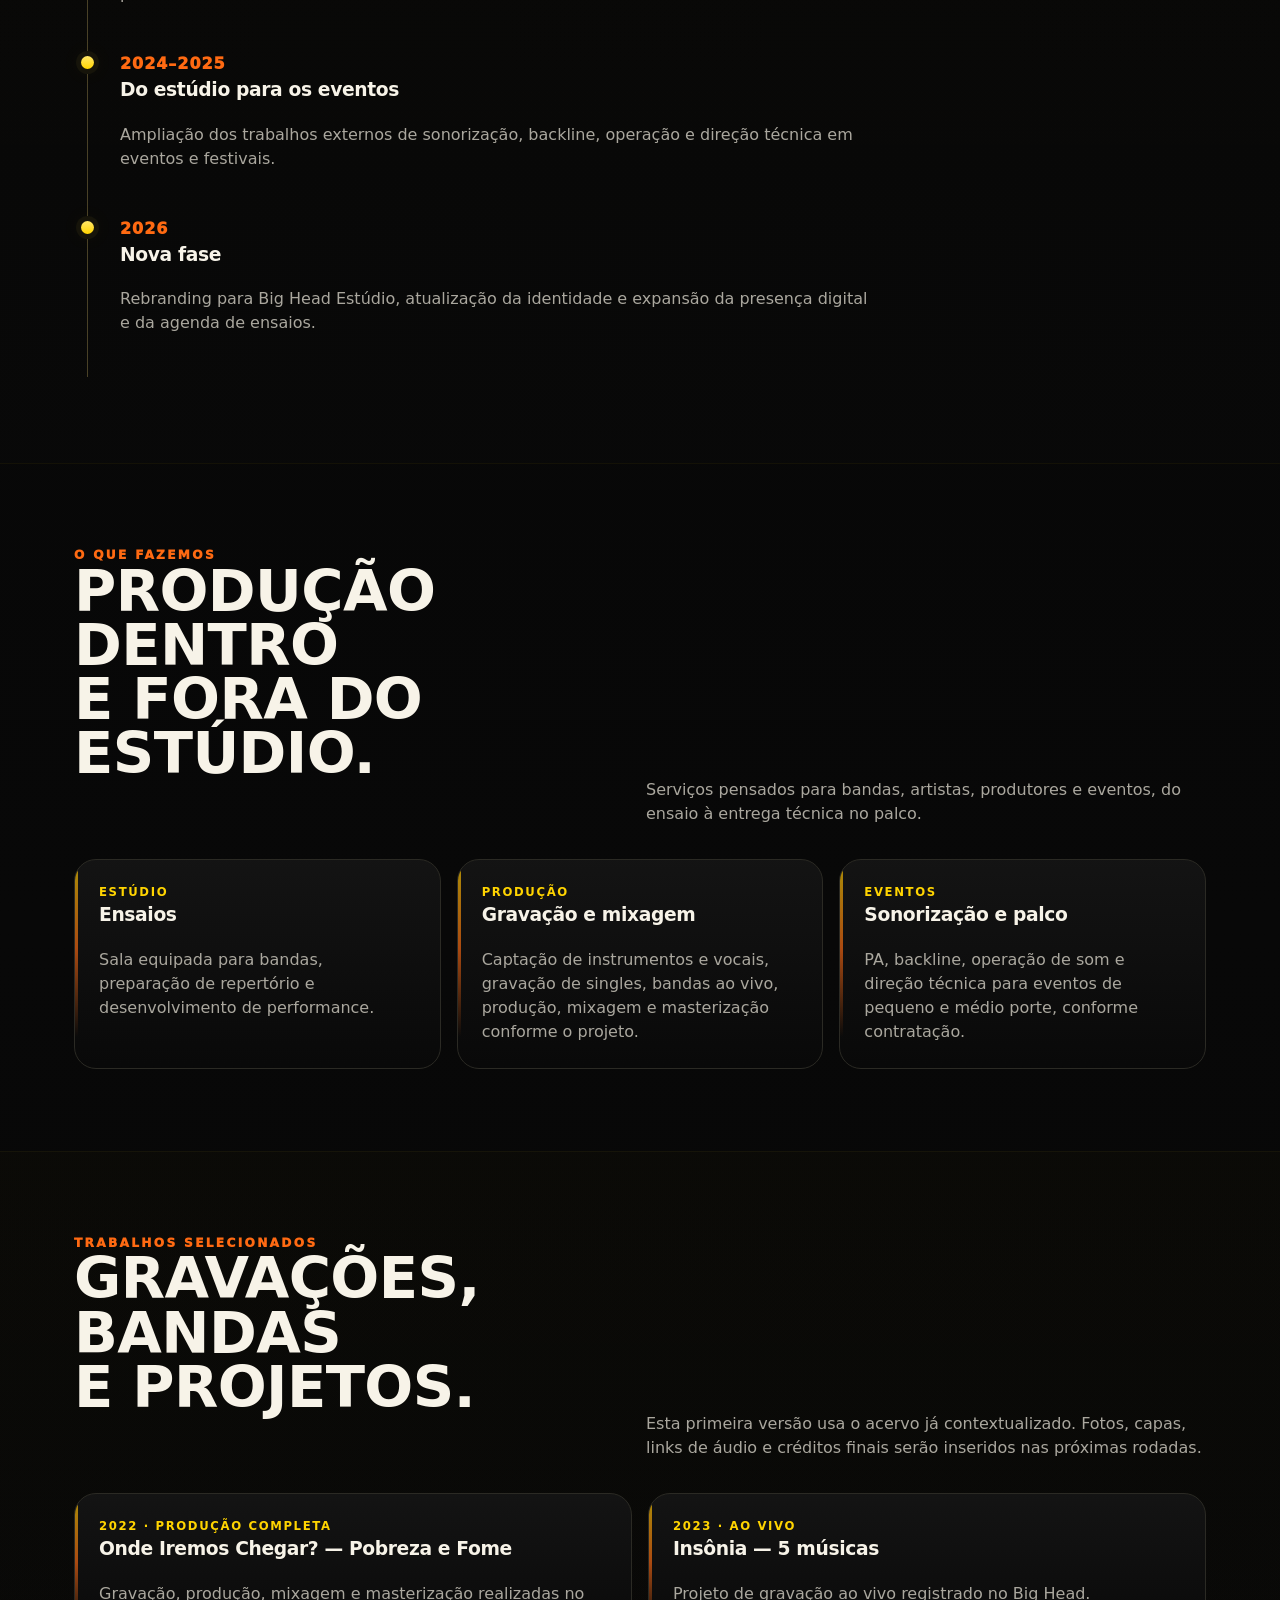
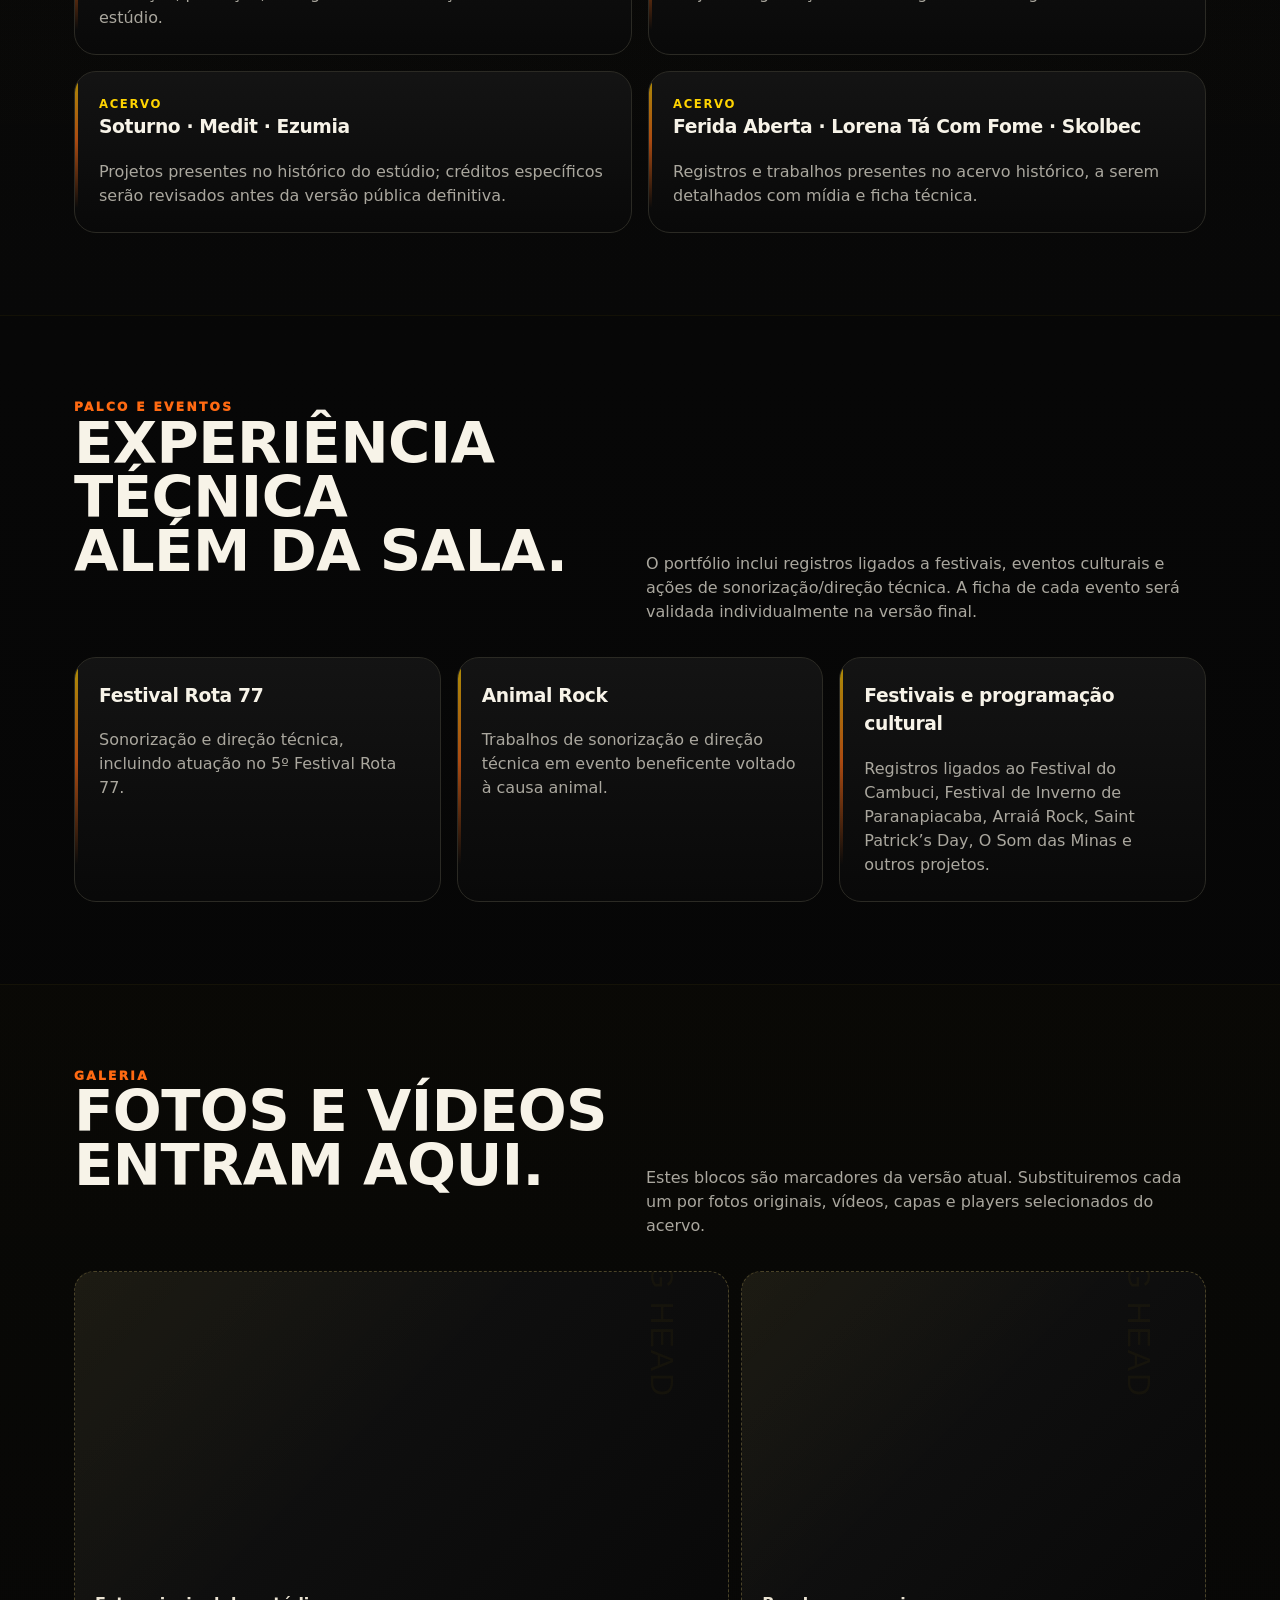
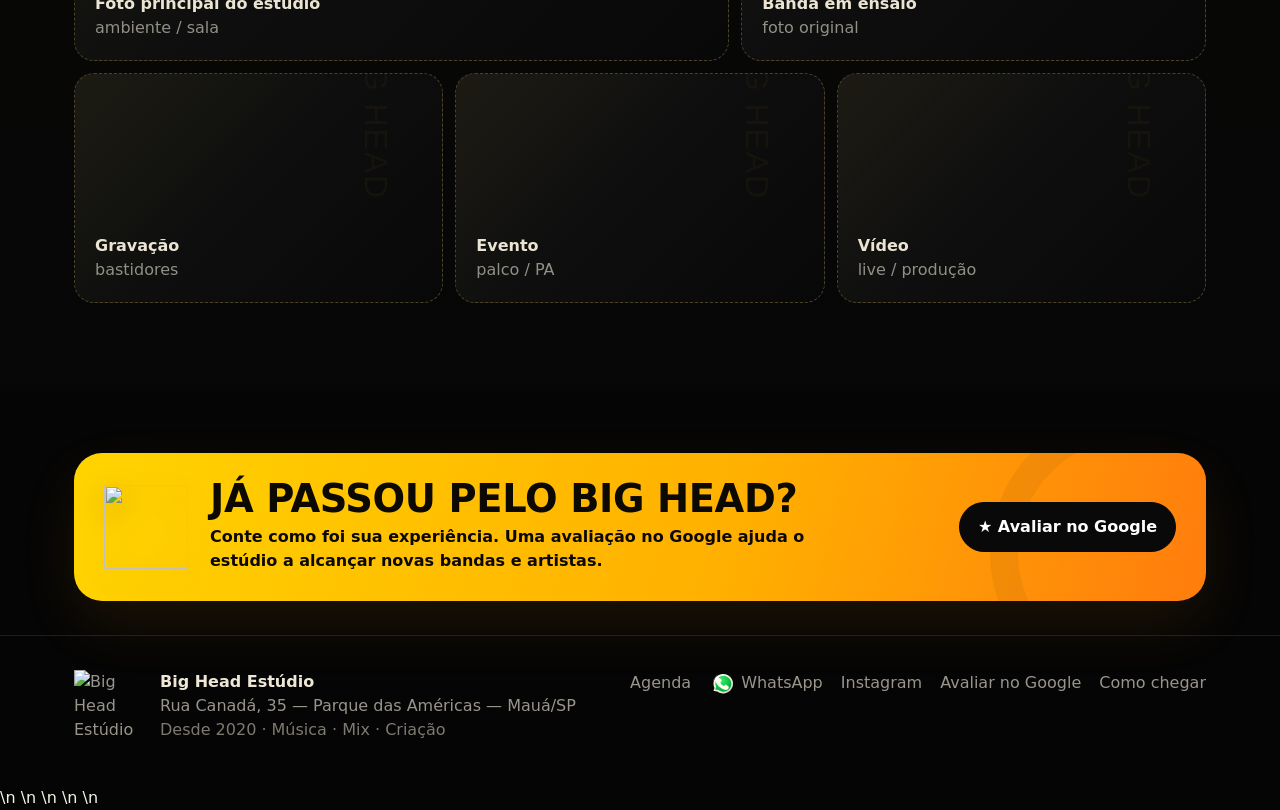
==== commit ebe28cf5: "Load official Big Head logo" ====
--- a/portfolio.html
+++ b/portfolio.html
@@ -15,7 +15,7 @@
   <header class="site-header">
     <nav class="nav" aria-label="Navegação principal">
       <a class="brand" href="index.html" aria-label="Big Head Estúdio — Agenda">
-        <img class="brand-logo" src="assets/logo-oficial-2026.webp" alt="Logotipo Big Head Estúdio">
+        <img class="brand-logo" src="assets/bh-mark.svg" data-bh-logo alt="Logotipo Big Head Estúdio">
         <span class="brand-text"><strong>BIG HEAD ESTÚDIO</strong><span>Música · Mix · Criação</span></span>
       </a>
       <div class="nav-links">
@@ -34,7 +34,7 @@
           <h1>Da sala de ensaio<br><span>ao palco.</span></h1>
           <p class="hero-copy">Estúdio independente em Mauá, no ABC Paulista, com trabalhos em ensaio, gravação, produção musical, captação ao vivo, sonorização e direção técnica.</p>
         </div>
-        <div class="hero-emblem portfolio-emblem" aria-hidden="true"><img src="assets/logo-oficial-2026.webp" alt=""></div>
+        <div class="hero-emblem portfolio-emblem" aria-hidden="true"><img src="assets/bh-mark.svg" data-bh-logo alt=""></div>
         <div class="stat-strip">
           <div class="stat"><strong>2020</strong><span>início das atividades</span></div>
           <div class="stat"><strong>ABC</strong><span>raízes na cena independente</span></div>
@@ -121,7 +121,7 @@
 
     <section class="container">
       <div class="review-cta">
-        <img class="review-logo" src="assets/logo-oficial-2026.webp" alt="">
+        <img class="review-logo" src="assets/bh-mark.svg" data-bh-logo alt="">
         <div><h2>Já passou pelo Big Head?</h2><p>Conte como foi sua experiência. Uma avaliação no Google ajuda o estúdio a alcançar novas bandas e artistas.</p></div>
         <a class="btn js-review" href="#" target="_blank" rel="noopener">★ Avaliar no Google</a>
       </div>
@@ -130,7 +130,7 @@
 
   <footer class="site-footer">
     <div class="container footer-grid">
-      <div class="footer-brand"><img src="assets/logo-oficial-2026.webp" alt="Big Head Estúdio"><div><strong>Big Head Estúdio</strong><br>Rua Canadá, 35 — Parque das Américas — Mauá/SP<br><span>Desde 2020 · Música · Mix · Criação</span></div></div>
+      <div class="footer-brand"><img src="assets/bh-mark.svg" data-bh-logo alt="Big Head Estúdio"><div><strong>Big Head Estúdio</strong><br>Rua Canadá, 35 — Parque das Américas — Mauá/SP<br><span>Desde 2020 · Música · Mix · Criação</span></div></div>
       <div class="footer-links">
         <a href="index.html">Agenda</a>
         <a class="footer-whatsapp js-whatsapp" href="#"><img src="assets/whatsapp-contact.svg" alt="">WhatsApp</a>
@@ -142,7 +142,7 @@
   </footer>
 
   <a class="floating-whatsapp js-whatsapp" href="#" aria-label="Falar no WhatsApp"><img src="assets/whatsapp-contact.svg" alt=""></a>
-  <script src="config.js"></script>
+  <script src="assets/logo-part-0.js"></script>\n  <script src="assets/logo-part-1.js"></script>\n  <script src="assets/logo-part-2.js"></script>\n  <script src="assets/logo-part-3.js"></script>\n  <script src="assets/logo-loader.js"></script>\n  <script src="config.js"></script>
   <script src="app.js"></script>
 </body>
 </html>
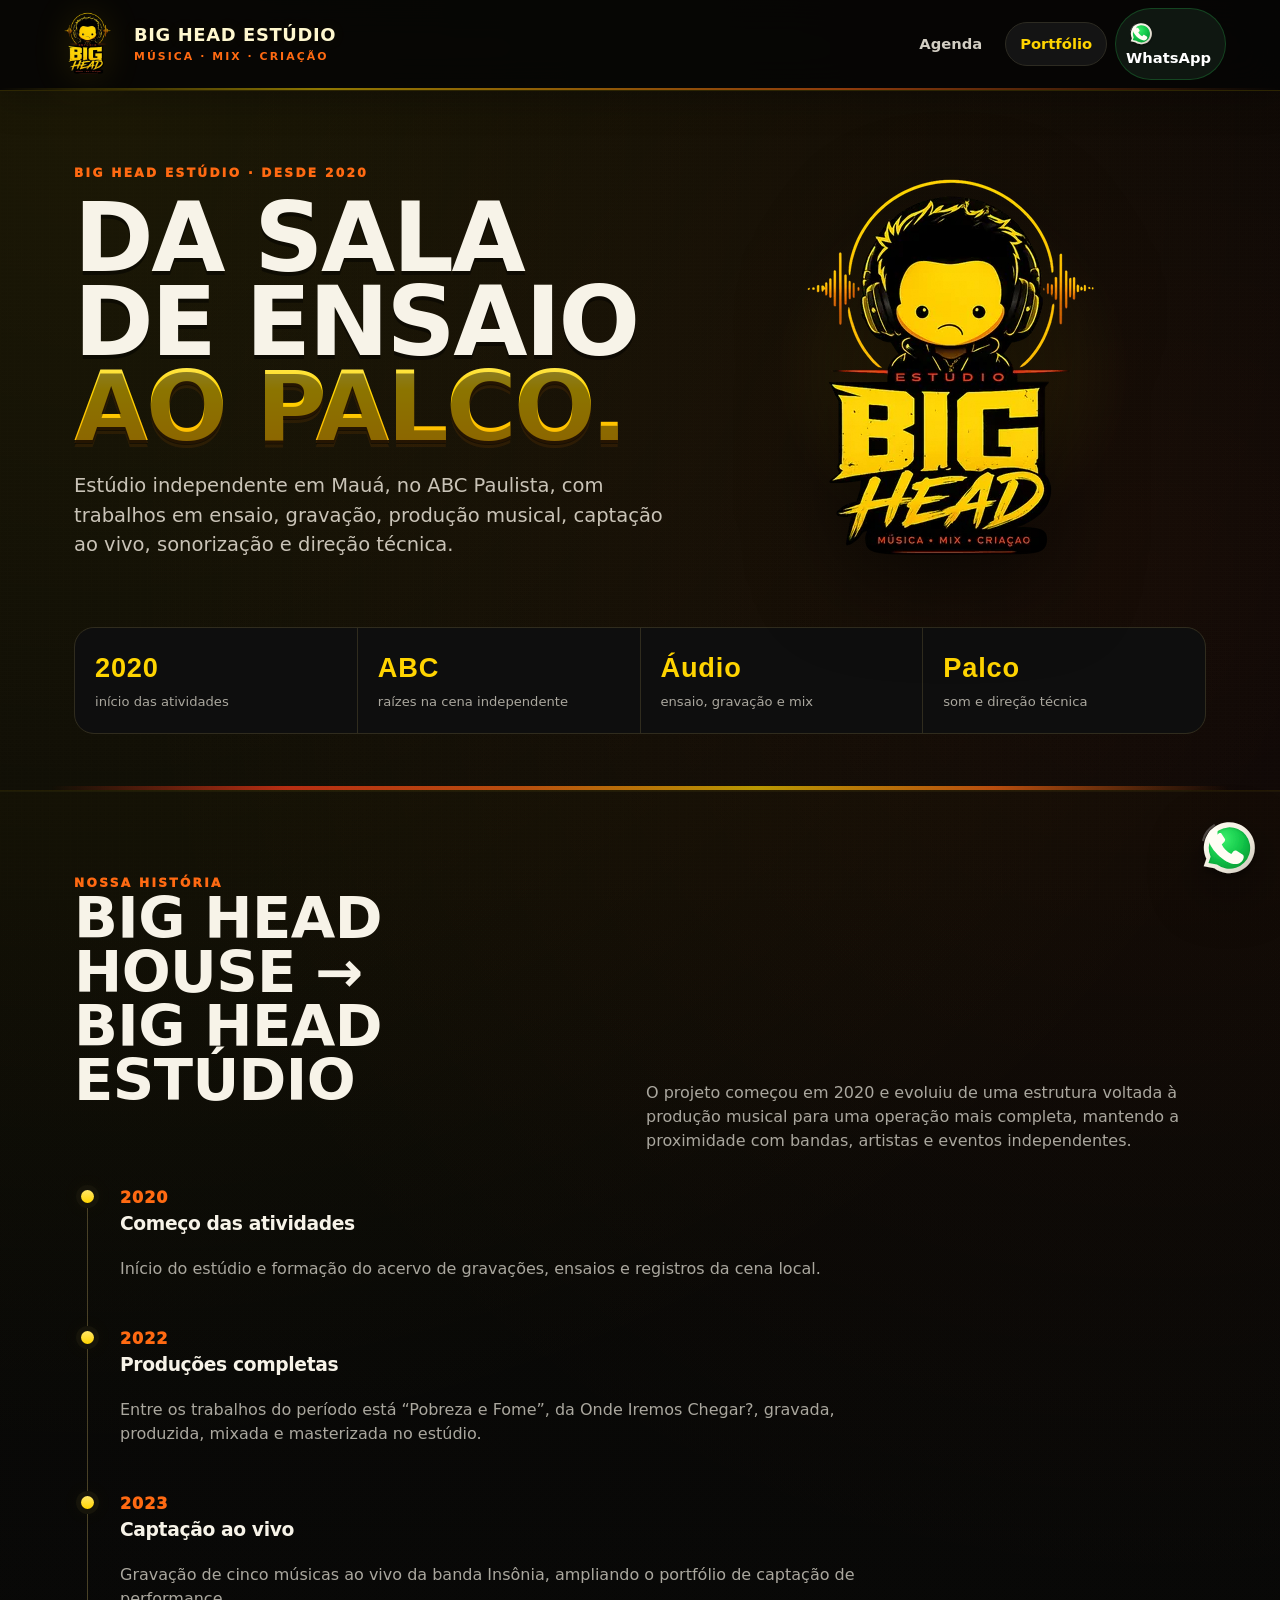
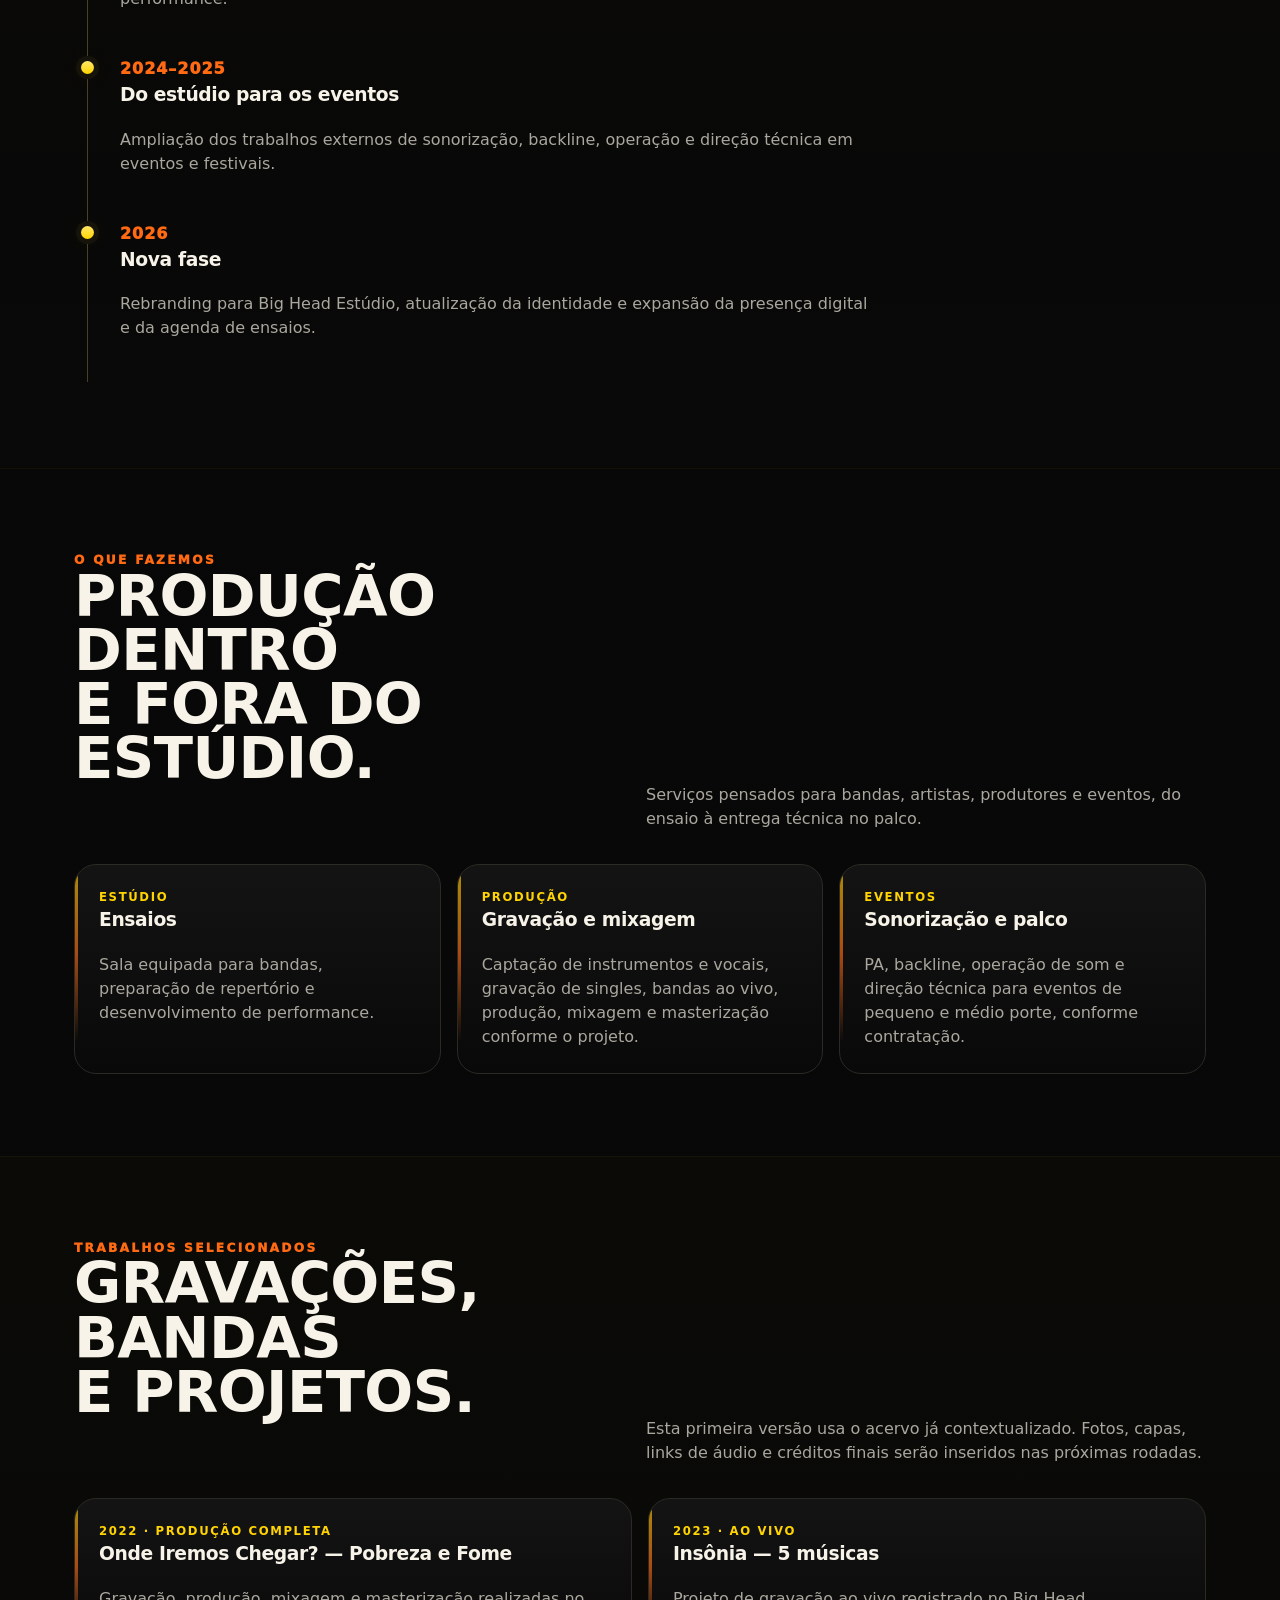
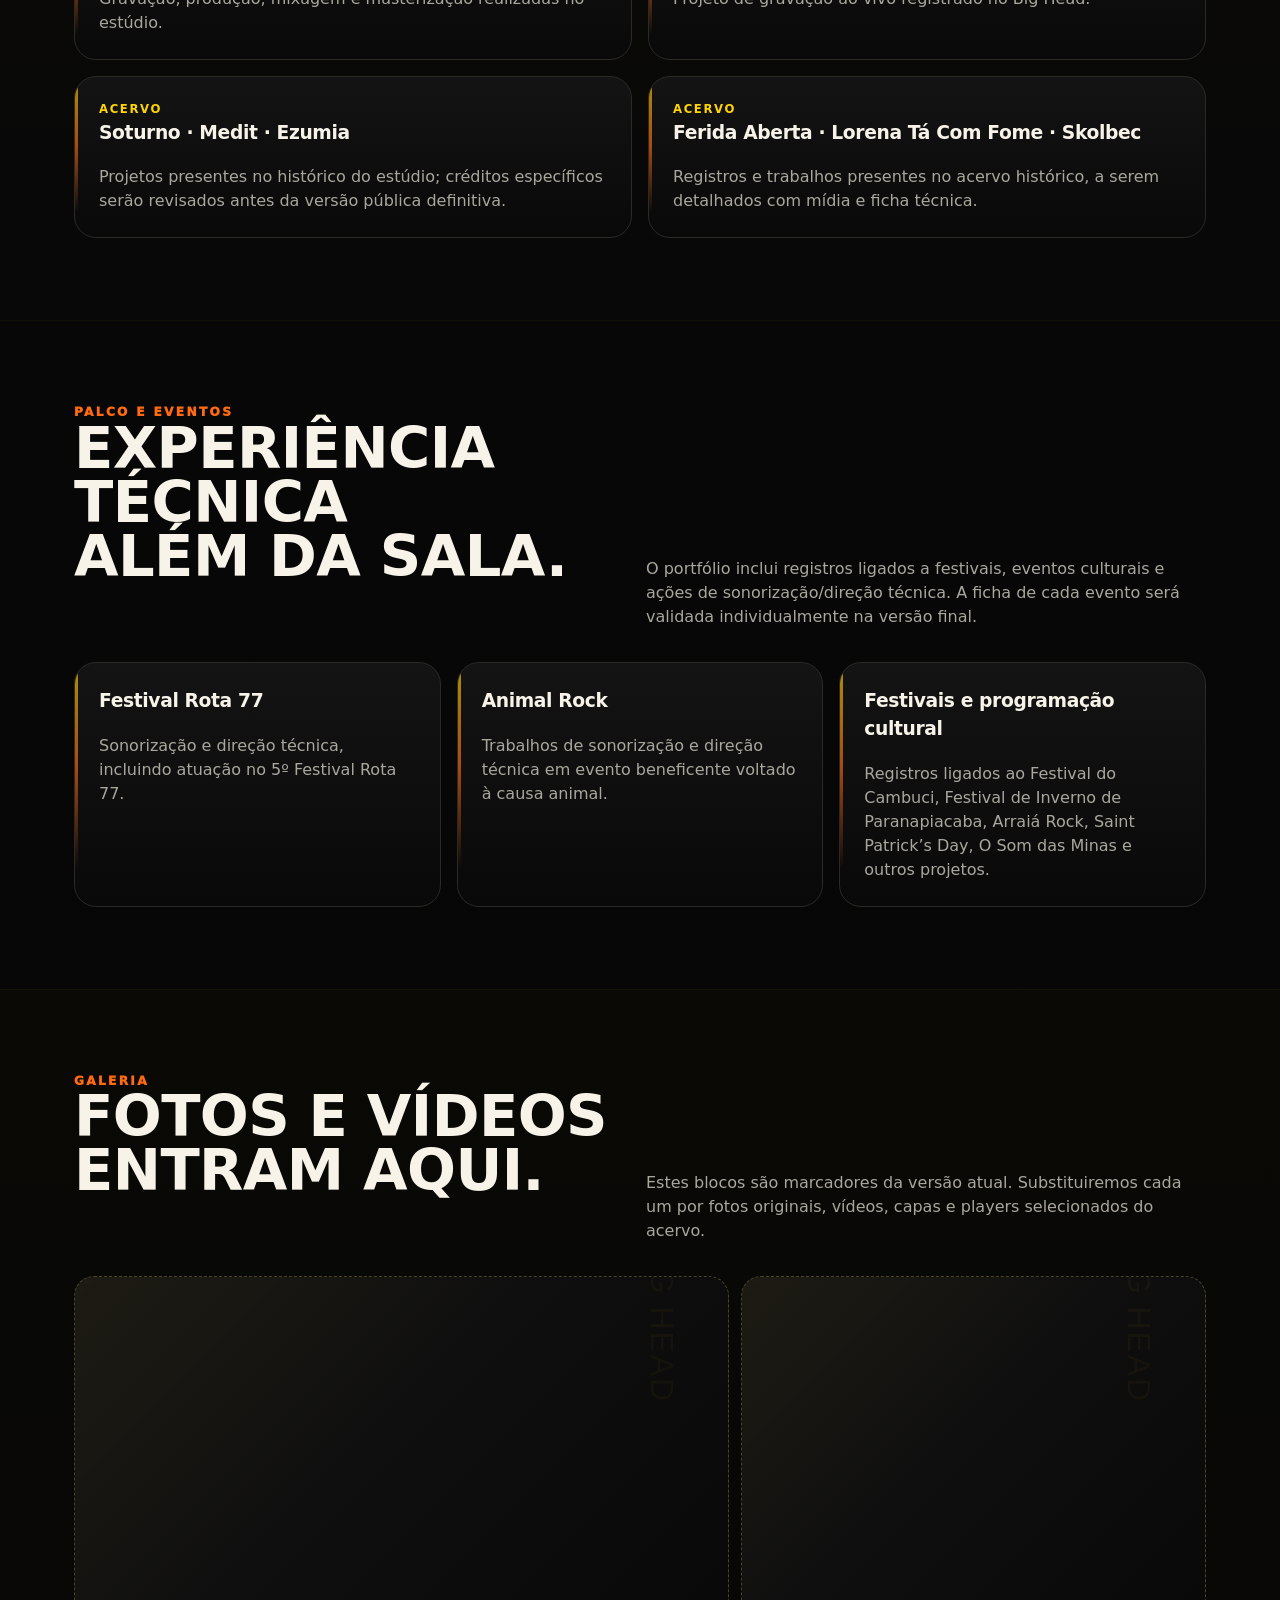
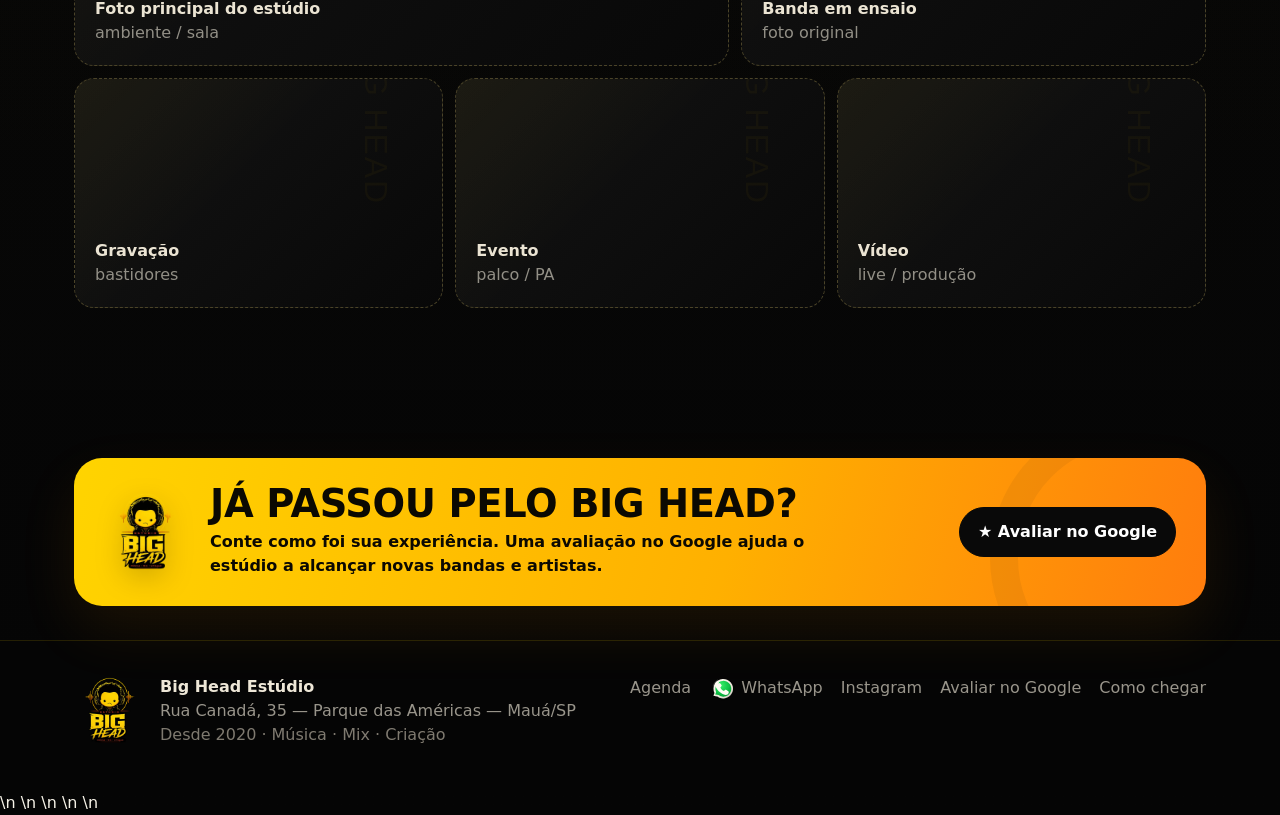
==== commit 461b353f: "Use official logo asset directly" ====
--- a/portfolio.html
+++ b/portfolio.html
@@ -15,7 +15,7 @@
   <header class="site-header">
     <nav class="nav" aria-label="Navegação principal">
       <a class="brand" href="index.html" aria-label="Big Head Estúdio — Agenda">
-        <img class="brand-logo" src="assets/bh-mark.svg" data-bh-logo alt="Logotipo Big Head Estúdio">
+        <img class="brand-logo" src="assets/logo-oficial-2026.webp" alt="Logotipo Big Head Estúdio">
         <span class="brand-text"><strong>BIG HEAD ESTÚDIO</strong><span>Música · Mix · Criação</span></span>
       </a>
       <div class="nav-links">
@@ -34,7 +34,7 @@
           <h1>Da sala de ensaio<br><span>ao palco.</span></h1>
           <p class="hero-copy">Estúdio independente em Mauá, no ABC Paulista, com trabalhos em ensaio, gravação, produção musical, captação ao vivo, sonorização e direção técnica.</p>
         </div>
-        <div class="hero-emblem portfolio-emblem" aria-hidden="true"><img src="assets/bh-mark.svg" data-bh-logo alt=""></div>
+        <div class="hero-emblem portfolio-emblem" aria-hidden="true"><img src="assets/logo-oficial-2026.webp" alt=""></div>
         <div class="stat-strip">
           <div class="stat"><strong>2020</strong><span>início das atividades</span></div>
           <div class="stat"><strong>ABC</strong><span>raízes na cena independente</span></div>
@@ -121,7 +121,7 @@
 
     <section class="container">
       <div class="review-cta">
-        <img class="review-logo" src="assets/bh-mark.svg" data-bh-logo alt="">
+        <img class="review-logo" src="assets/logo-oficial-2026.webp" alt="">
         <div><h2>Já passou pelo Big Head?</h2><p>Conte como foi sua experiência. Uma avaliação no Google ajuda o estúdio a alcançar novas bandas e artistas.</p></div>
         <a class="btn js-review" href="#" target="_blank" rel="noopener">★ Avaliar no Google</a>
       </div>
@@ -130,7 +130,7 @@
 
   <footer class="site-footer">
     <div class="container footer-grid">
-      <div class="footer-brand"><img src="assets/bh-mark.svg" data-bh-logo alt="Big Head Estúdio"><div><strong>Big Head Estúdio</strong><br>Rua Canadá, 35 — Parque das Américas — Mauá/SP<br><span>Desde 2020 · Música · Mix · Criação</span></div></div>
+      <div class="footer-brand"><img src="assets/logo-oficial-2026.webp" alt="Big Head Estúdio"><div><strong>Big Head Estúdio</strong><br>Rua Canadá, 35 — Parque das Américas — Mauá/SP<br><span>Desde 2020 · Música · Mix · Criação</span></div></div>
       <div class="footer-links">
         <a href="index.html">Agenda</a>
         <a class="footer-whatsapp js-whatsapp" href="#"><img src="assets/whatsapp-contact.svg" alt="">WhatsApp</a>
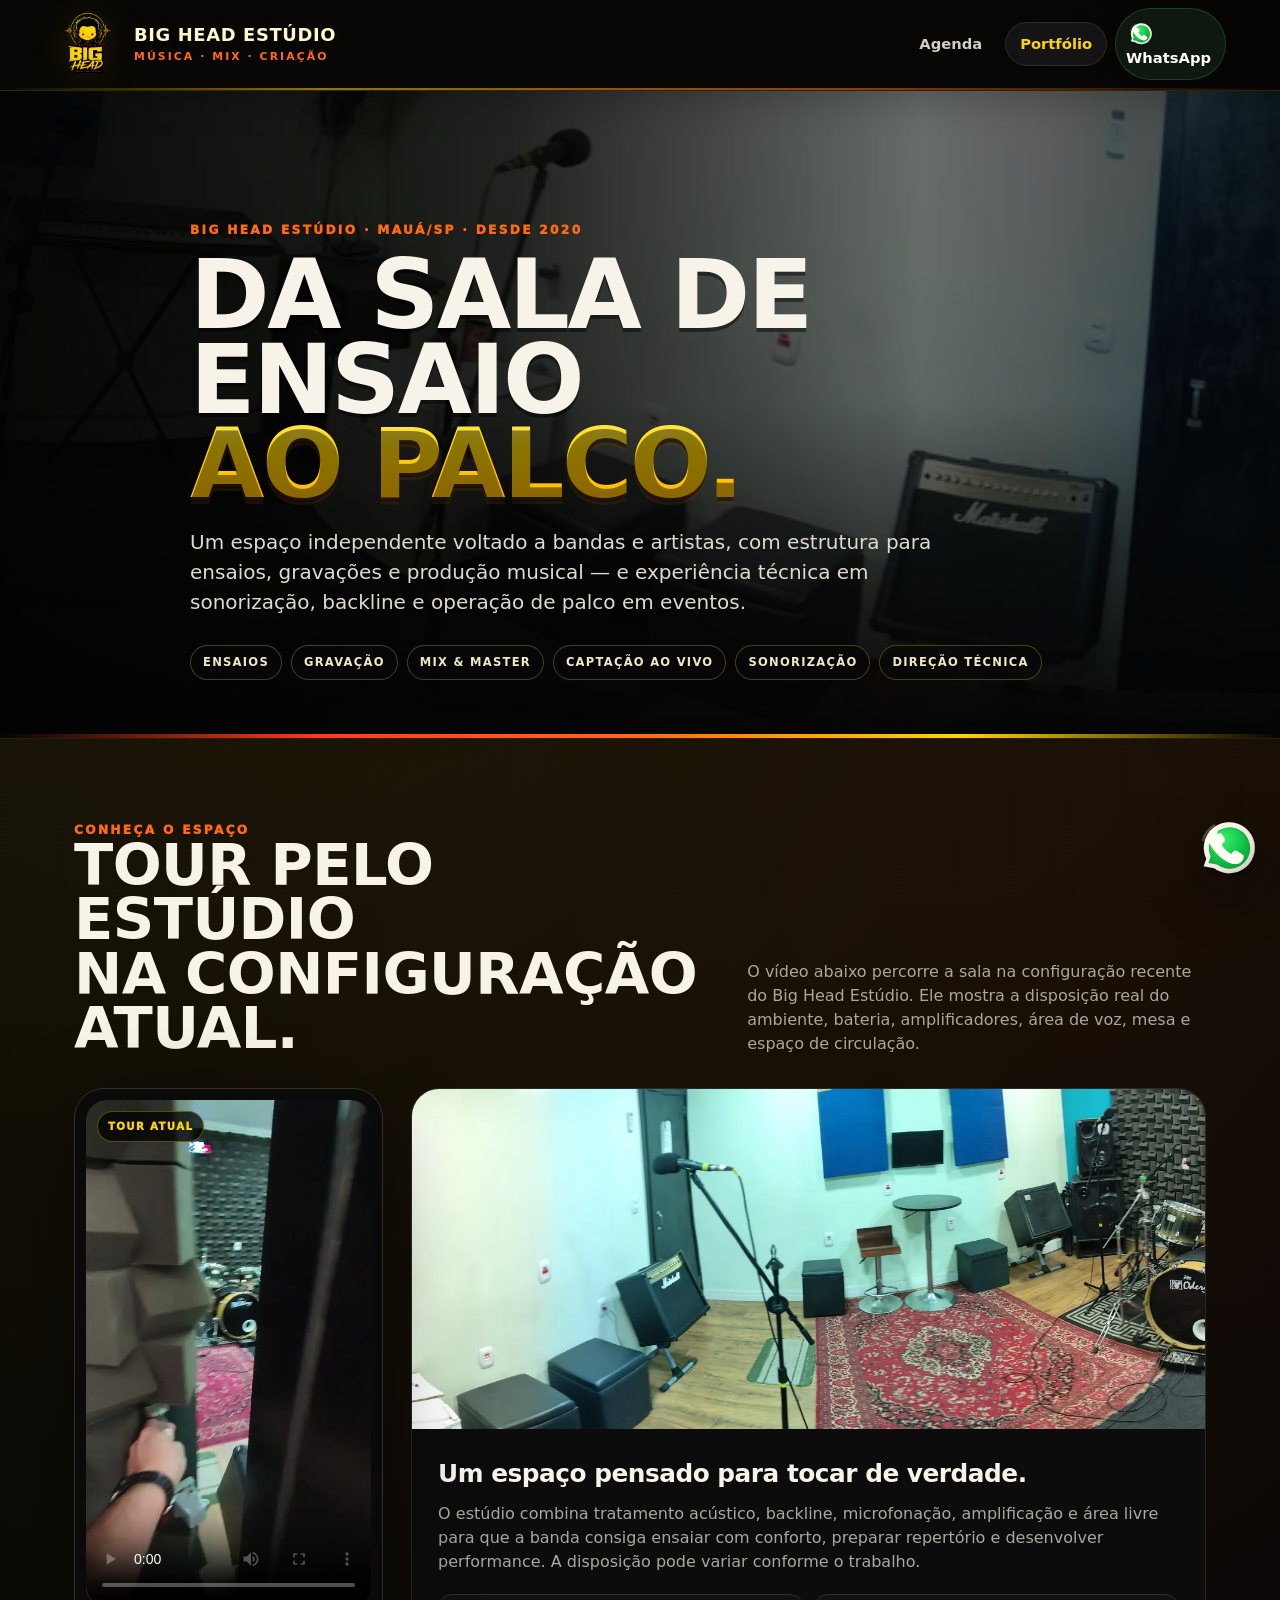
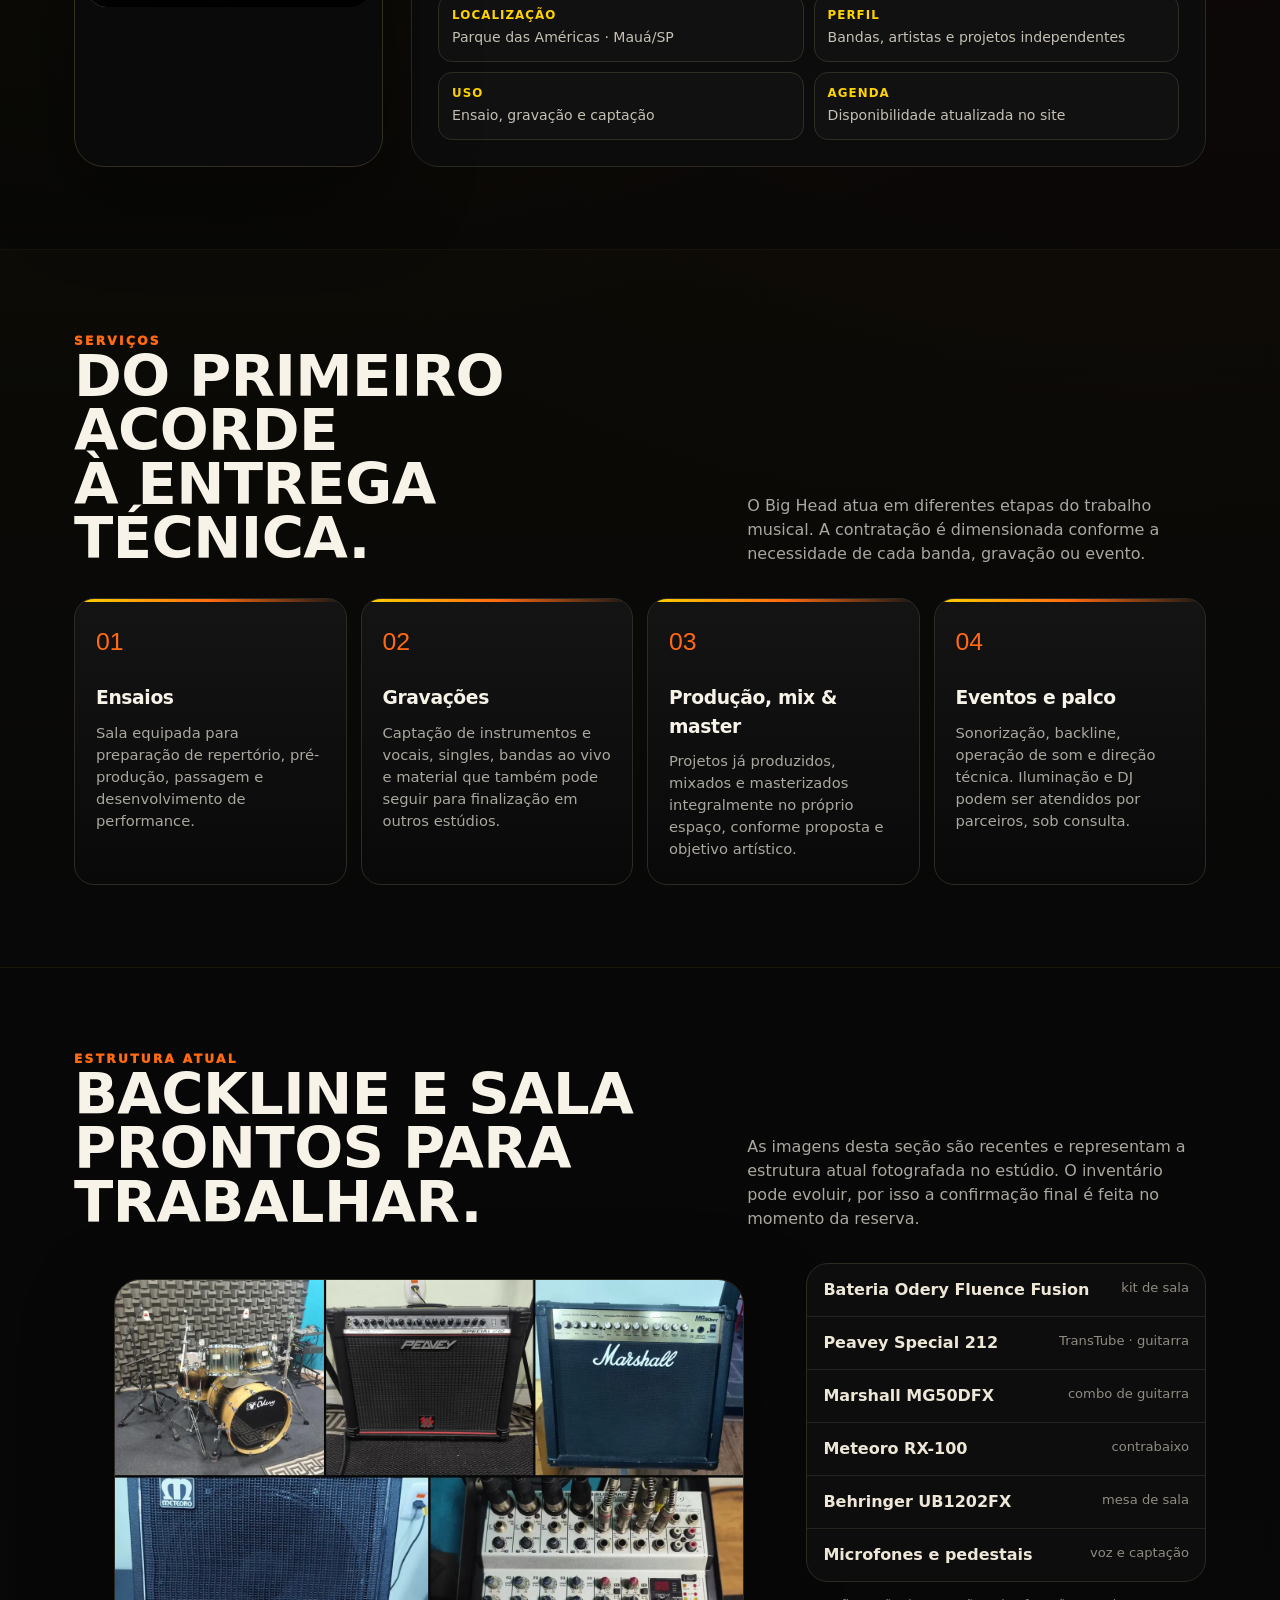
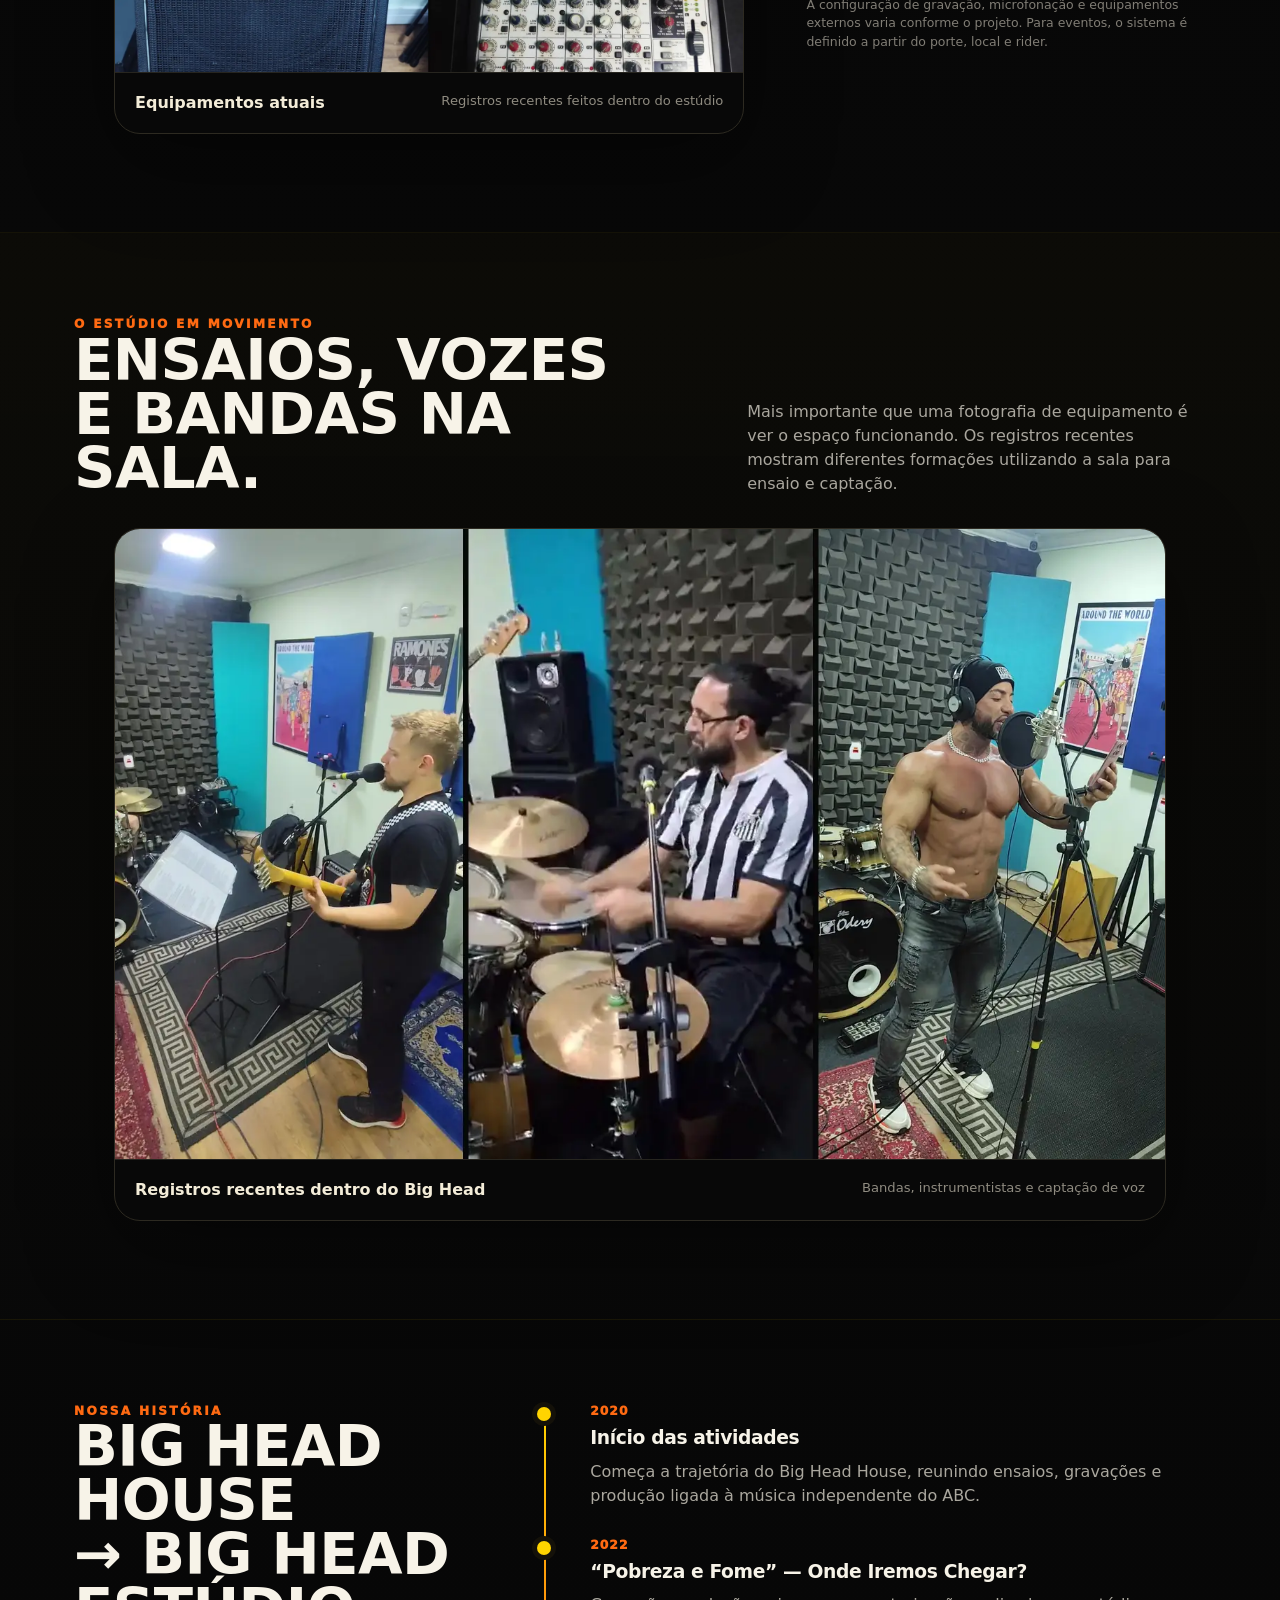
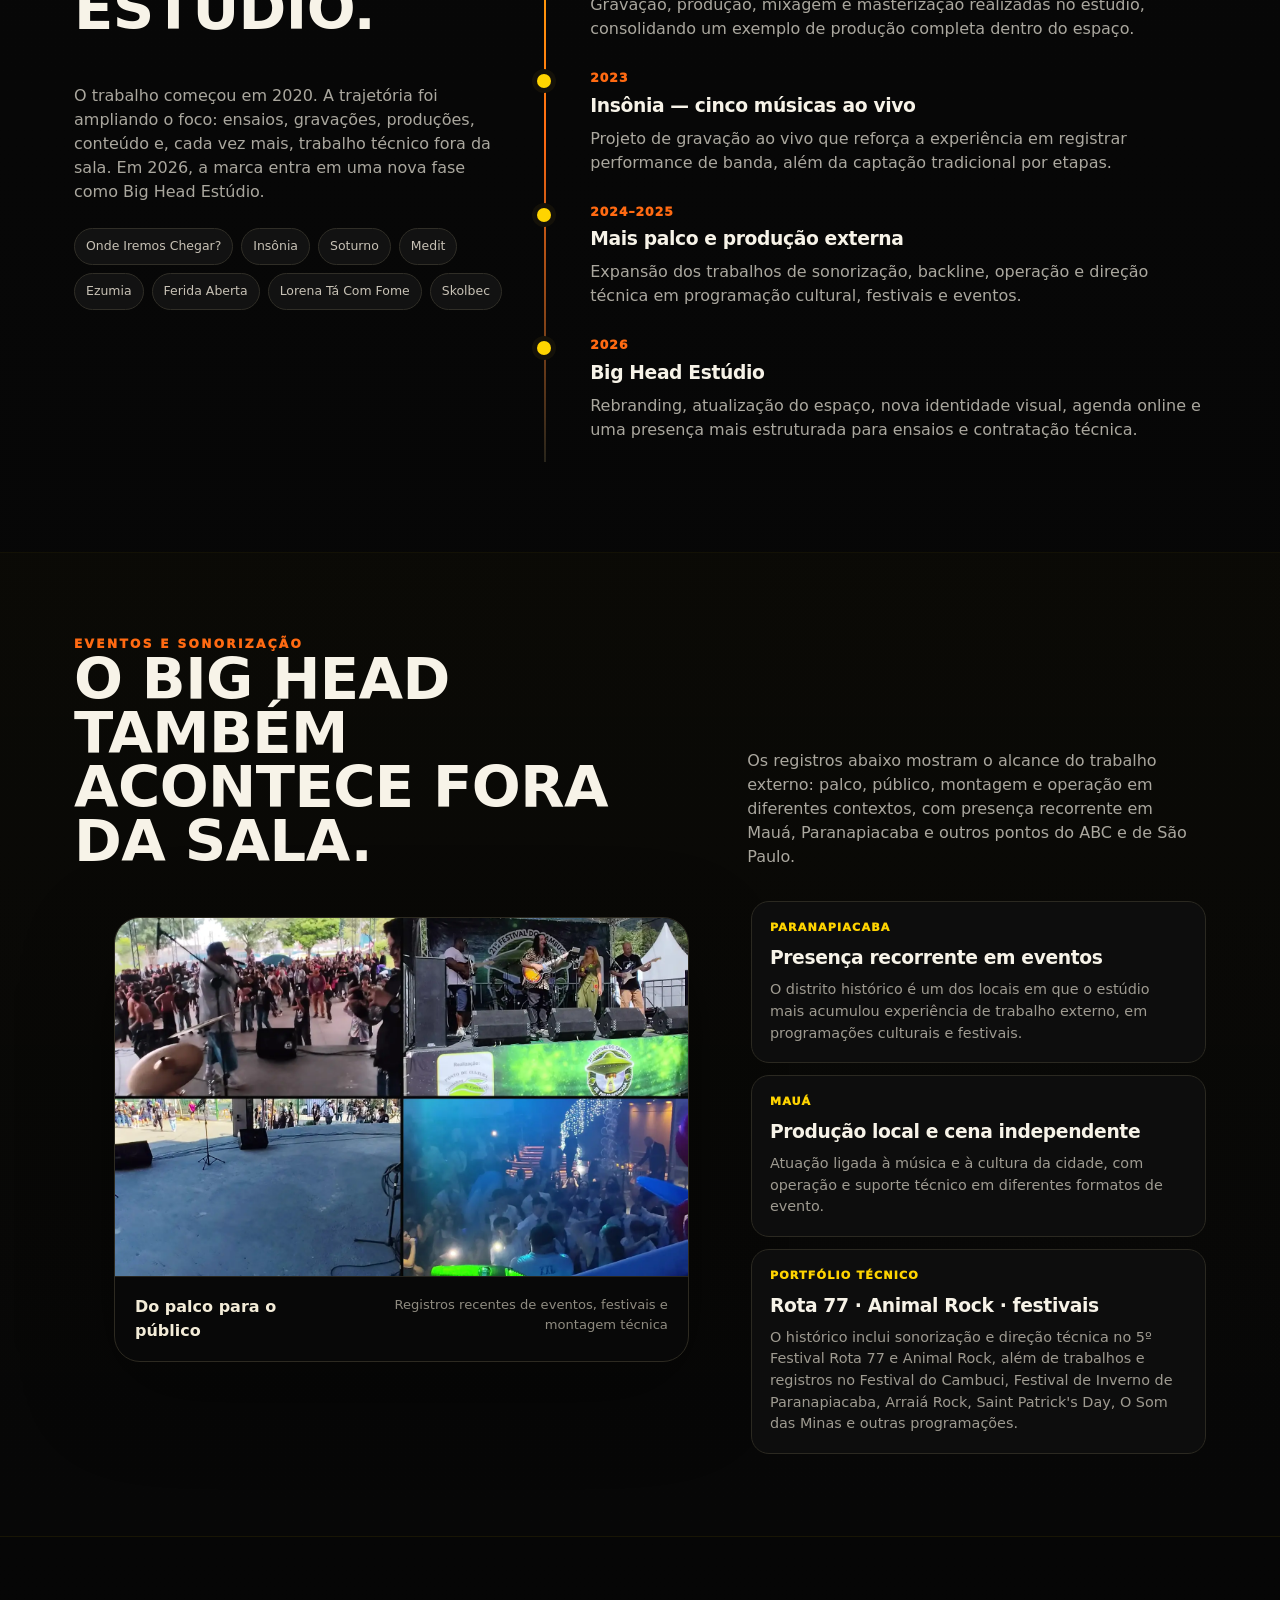
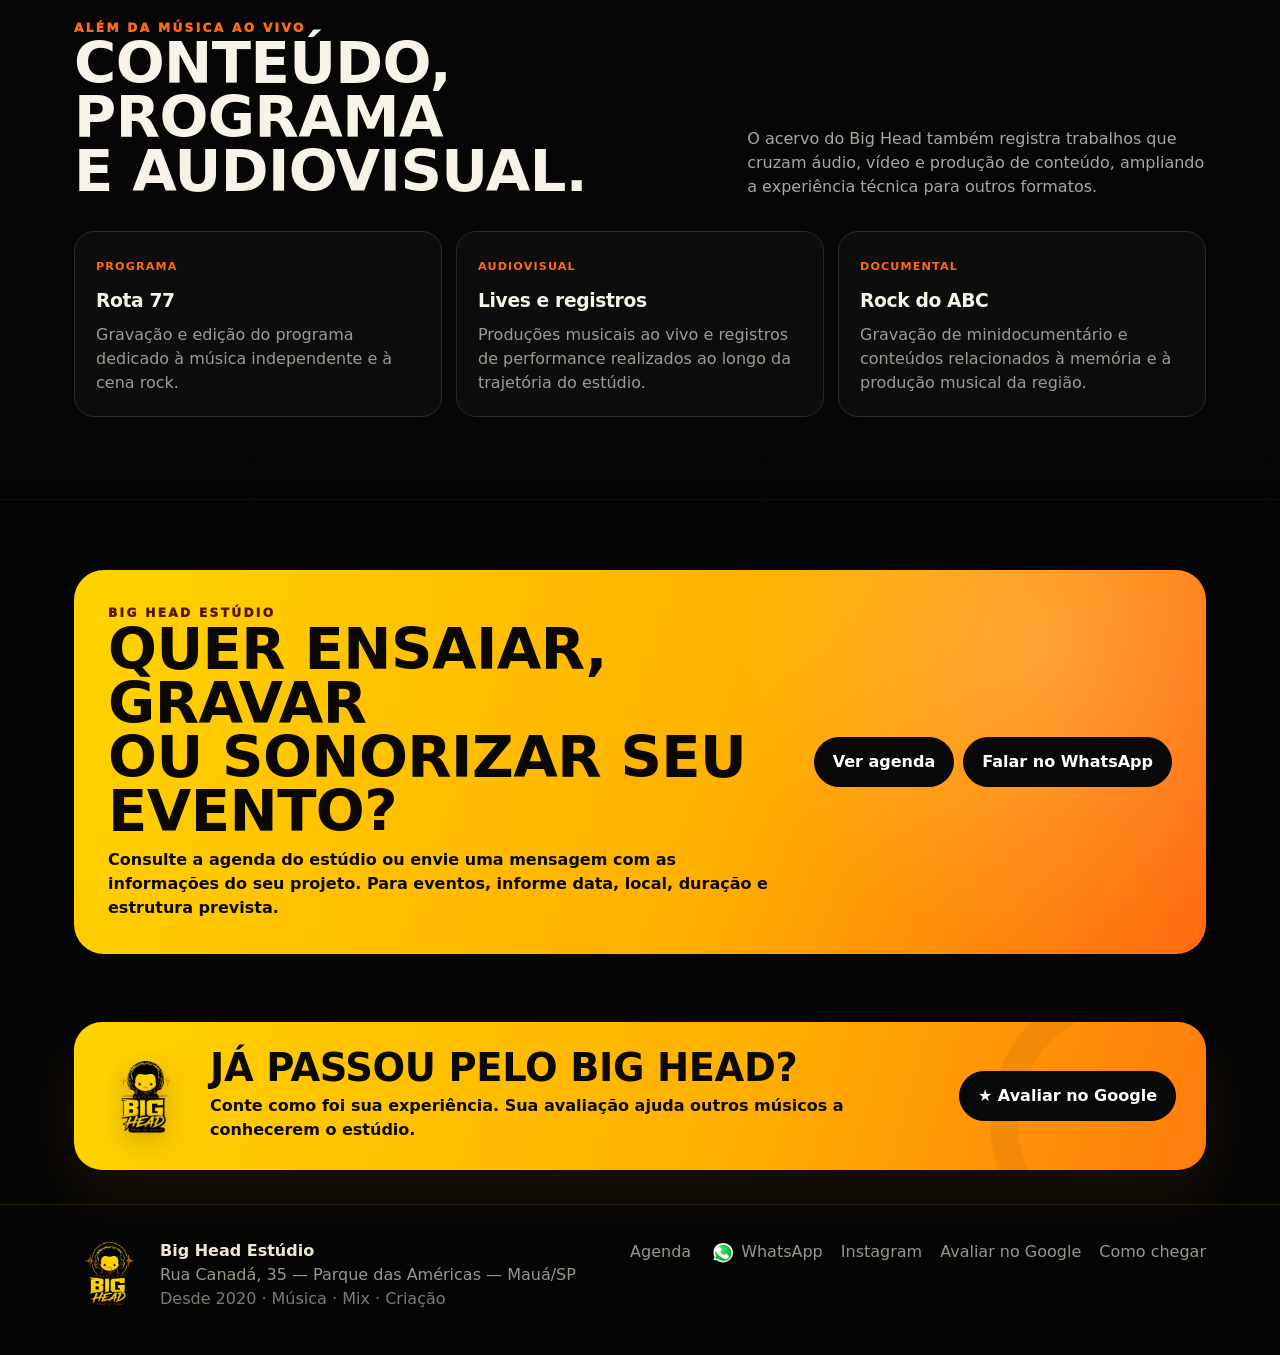
==== commit 6a057ab7: "Publish definitive Big Head Estúdio portfolio" ====
--- a/portfolio.html
+++ b/portfolio.html
@@ -3,15 +3,16 @@
 <head>
   <meta charset="utf-8">
   <meta name="viewport" content="width=device-width, initial-scale=1">
-  <meta name="description" content="Portfólio do Big Head Estúdio: ensaios, gravações, produção, sonorização e direção técnica em Mauá e região do ABC.">
+  <meta name="description" content="Portfólio do Big Head Estúdio em Mauá: ensaios, gravações, produção musical, captação ao vivo, sonorização, backline e direção técnica de palco.">
   <meta name="theme-color" content="#050505">
   <title>Portfólio | Big Head Estúdio</title>
   <link rel="icon" href="assets/bh-mark.svg" type="image/svg+xml">
   <link rel="stylesheet" href="styles-a.css">
   <link rel="stylesheet" href="styles-b.css">
   <link rel="stylesheet" href="styles-responsive.css">
+  <link rel="stylesheet" href="portfolio-final.css">
 </head>
-<body data-page="portfolio">
+<body data-page="portfolio" class="portfolio-page">
   <header class="site-header">
     <nav class="nav" aria-label="Navegação principal">
       <a class="brand" href="index.html" aria-label="Big Head Estúdio — Agenda">
@@ -27,102 +28,205 @@
   </header>
 
   <main>
-    <section class="portfolio-hero">
-      <div class="container hero-layout portfolio-layout">
-        <div class="hero-content">
-          <div class="eyebrow">Big Head Estúdio · Desde 2020</div>
-          <h1>Da sala de ensaio<br><span>ao palco.</span></h1>
-          <p class="hero-copy">Estúdio independente em Mauá, no ABC Paulista, com trabalhos em ensaio, gravação, produção musical, captação ao vivo, sonorização e direção técnica.</p>
-        </div>
-        <div class="hero-emblem portfolio-emblem" aria-hidden="true"><img src="assets/logo-oficial-2026.webp" alt=""></div>
-        <div class="stat-strip">
-          <div class="stat"><strong>2020</strong><span>início das atividades</span></div>
-          <div class="stat"><strong>ABC</strong><span>raízes na cena independente</span></div>
-          <div class="stat"><strong>Áudio</strong><span>ensaio, gravação e mix</span></div>
-          <div class="stat"><strong>Palco</strong><span>som e direção técnica</span></div>
-        </div>
-      </div>
-    </section>
-
-    <section class="section section-dark">
-      <div class="container">
-        <div class="section-head">
-          <div><div class="eyebrow">Nossa história</div><h2>Big Head House →<br>Big Head Estúdio</h2></div>
-          <p>O projeto começou em 2020 e evoluiu de uma estrutura voltada à produção musical para uma operação mais completa, mantendo a proximidade com bandas, artistas e eventos independentes.</p>
-        </div>
-        <div class="timeline">
-          <div class="timeline-item"><div class="timeline-year">2020</div><h3>Começo das atividades</h3><p>Início do estúdio e formação do acervo de gravações, ensaios e registros da cena local.</p></div>
-          <div class="timeline-item"><div class="timeline-year">2022</div><h3>Produções completas</h3><p>Entre os trabalhos do período está “Pobreza e Fome”, da Onde Iremos Chegar?, gravada, produzida, mixada e masterizada no estúdio.</p></div>
-          <div class="timeline-item"><div class="timeline-year">2023</div><h3>Captação ao vivo</h3><p>Gravação de cinco músicas ao vivo da banda Insônia, ampliando o portfólio de captação de performance.</p></div>
-          <div class="timeline-item"><div class="timeline-year">2024–2025</div><h3>Do estúdio para os eventos</h3><p>Ampliação dos trabalhos externos de sonorização, backline, operação e direção técnica em eventos e festivais.</p></div>
-          <div class="timeline-item"><div class="timeline-year">2026</div><h3>Nova fase</h3><p>Rebranding para Big Head Estúdio, atualização da identidade e expansão da presença digital e da agenda de ensaios.</p></div>
-        </div>
-      </div>
-    </section>
-
-    <section class="section">
-      <div class="container">
-        <div class="section-head">
-          <div><div class="eyebrow">O que fazemos</div><h2>Produção dentro<br>e fora do estúdio.</h2></div>
-          <p>Serviços pensados para bandas, artistas, produtores e eventos, do ensaio à entrega técnica no palco.</p>
-        </div>
-        <div class="grid-3">
-          <article class="content-card"><div class="card-kicker">Estúdio</div><h3>Ensaios</h3><p>Sala equipada para bandas, preparação de repertório e desenvolvimento de performance.</p></article>
-          <article class="content-card"><div class="card-kicker">Produção</div><h3>Gravação e mixagem</h3><p>Captação de instrumentos e vocais, gravação de singles, bandas ao vivo, produção, mixagem e masterização conforme o projeto.</p></article>
-          <article class="content-card"><div class="card-kicker">Eventos</div><h3>Sonorização e palco</h3><p>PA, backline, operação de som e direção técnica para eventos de pequeno e médio porte, conforme contratação.</p></article>
-        </div>
-      </div>
-    </section>
-
-    <section class="section section-dark">
-      <div class="container">
-        <div class="section-head">
-          <div><div class="eyebrow">Trabalhos selecionados</div><h2>Gravações, bandas<br>e projetos.</h2></div>
-          <p>Esta primeira versão usa o acervo já contextualizado. Fotos, capas, links de áudio e créditos finais serão inseridos nas próximas rodadas.</p>
-        </div>
-        <div class="grid-2">
-          <article class="content-card"><div class="card-kicker">2022 · Produção completa</div><h3>Onde Iremos Chegar? — Pobreza e Fome</h3><p>Gravação, produção, mixagem e masterização realizadas no estúdio.</p></article>
-          <article class="content-card"><div class="card-kicker">2023 · Ao vivo</div><h3>Insônia — 5 músicas</h3><p>Projeto de gravação ao vivo registrado no Big Head.</p></article>
-          <article class="content-card"><div class="card-kicker">Acervo</div><h3>Soturno · Medit · Ezumia</h3><p>Projetos presentes no histórico do estúdio; créditos específicos serão revisados antes da versão pública definitiva.</p></article>
-          <article class="content-card"><div class="card-kicker">Acervo</div><h3>Ferida Aberta · Lorena Tá Com Fome · Skolbec</h3><p>Registros e trabalhos presentes no acervo histórico, a serem detalhados com mídia e ficha técnica.</p></article>
-        </div>
-      </div>
-    </section>
-
-    <section class="section">
-      <div class="container">
-        <div class="section-head">
-          <div><div class="eyebrow">Palco e eventos</div><h2>Experiência técnica<br>além da sala.</h2></div>
-          <p>O portfólio inclui registros ligados a festivais, eventos culturais e ações de sonorização/direção técnica. A ficha de cada evento será validada individualmente na versão final.</p>
-        </div>
-        <div class="grid-3">
-          <article class="content-card"><h3>Festival Rota 77</h3><p>Sonorização e direção técnica, incluindo atuação no 5º Festival Rota 77.</p></article>
-          <article class="content-card"><h3>Animal Rock</h3><p>Trabalhos de sonorização e direção técnica em evento beneficente voltado à causa animal.</p></article>
-          <article class="content-card"><h3>Festivais e programação cultural</h3><p>Registros ligados ao Festival do Cambuci, Festival de Inverno de Paranapiacaba, Arraiá Rock, Saint Patrick’s Day, O Som das Minas e outros projetos.</p></article>
-        </div>
-      </div>
-    </section>
-
-    <section class="section section-dark">
-      <div class="container">
-        <div class="section-head">
-          <div><div class="eyebrow">Galeria</div><h2>Fotos e vídeos<br>entram aqui.</h2></div>
-          <p>Estes blocos são marcadores da versão atual. Substituiremos cada um por fotos originais, vídeos, capas e players selecionados do acervo.</p>
-        </div>
-        <div class="media-grid">
-          <div class="media-placeholder"><strong>Foto principal do estúdio</strong><span>ambiente / sala</span></div>
-          <div class="media-placeholder"><strong>Banda em ensaio</strong><span>foto original</span></div>
-          <div class="media-placeholder"><strong>Gravação</strong><span>bastidores</span></div>
-          <div class="media-placeholder"><strong>Evento</strong><span>palco / PA</span></div>
-          <div class="media-placeholder"><strong>Vídeo</strong><span>live / produção</span></div>
+    <section class="portfolio-hero-final">
+      <img class="hero-photo" data-media-key="hero" alt="Vista panorâmica atual do Big Head Estúdio em Mauá">
+      <div class="container portfolio-hero-inner">
+        <div class="eyebrow">Big Head Estúdio · Mauá/SP · Desde 2020</div>
+        <h1>Da sala de ensaio<br><span>ao palco.</span></h1>
+        <p class="portfolio-lead">Um espaço independente voltado a bandas e artistas, com estrutura para ensaios, gravações e produção musical — e experiência técnica em sonorização, backline e operação de palco em eventos.</p>
+        <div class="portfolio-tags">
+          <span class="portfolio-tag">Ensaios</span>
+          <span class="portfolio-tag">Gravação</span>
+          <span class="portfolio-tag">Mix & Master</span>
+          <span class="portfolio-tag">Captação ao vivo</span>
+          <span class="portfolio-tag">Sonorização</span>
+          <span class="portfolio-tag">Direção técnica</span>
+        </div>
+      </div>
+    </section>
+
+    <section class="portfolio-section">
+      <div class="container">
+        <div class="portfolio-section-head">
+          <div>
+            <div class="eyebrow">Conheça o espaço</div>
+            <h2>Tour pelo estúdio<br>na configuração atual.</h2>
+          </div>
+          <p>O vídeo abaixo percorre a sala na configuração recente do Big Head Estúdio. Ele mostra a disposição real do ambiente, bateria, amplificadores, área de voz, mesa e espaço de circulação.</p>
+        </div>
+
+        <div class="tour-grid">
+          <div class="tour-phone">
+            <video id="studioTour" controls playsinline preload="metadata" aria-label="Tour pelo Big Head Estúdio"></video>
+          </div>
+          <div class="tour-copy">
+            <img data-media-key="room" loading="lazy" alt="Segunda vista panorâmica do espaço atual do Big Head Estúdio">
+            <div class="tour-copy-body">
+              <h3>Um espaço pensado para tocar de verdade.</h3>
+              <p>O estúdio combina tratamento acústico, backline, microfonação, amplificação e área livre para que a banda consiga ensaiar com conforto, preparar repertório e desenvolver performance. A disposição pode variar conforme o trabalho.</p>
+              <div class="detail-list">
+                <div class="detail-pill"><strong>Localização</strong><span>Parque das Américas · Mauá/SP</span></div>
+                <div class="detail-pill"><strong>Perfil</strong><span>Bandas, artistas e projetos independentes</span></div>
+                <div class="detail-pill"><strong>Uso</strong><span>Ensaio, gravação e captação</span></div>
+                <div class="detail-pill"><strong>Agenda</strong><span>Disponibilidade atualizada no site</span></div>
+              </div>
+            </div>
+          </div>
+        </div>
+      </div>
+    </section>
+
+    <section class="portfolio-section alt">
+      <div class="container">
+        <div class="portfolio-section-head">
+          <div>
+            <div class="eyebrow">Serviços</div>
+            <h2>Do primeiro acorde<br>à entrega técnica.</h2>
+          </div>
+          <p>O Big Head atua em diferentes etapas do trabalho musical. A contratação é dimensionada conforme a necessidade de cada banda, gravação ou evento.</p>
+        </div>
+
+        <div class="service-grid-final">
+          <article class="service-final"><div class="num">01</div><h3>Ensaios</h3><p>Sala equipada para preparação de repertório, pré-produção, passagem e desenvolvimento de performance.</p></article>
+          <article class="service-final"><div class="num">02</div><h3>Gravações</h3><p>Captação de instrumentos e vocais, singles, bandas ao vivo e material que também pode seguir para finalização em outros estúdios.</p></article>
+          <article class="service-final"><div class="num">03</div><h3>Produção, mix & master</h3><p>Projetos já produzidos, mixados e masterizados integralmente no próprio espaço, conforme proposta e objetivo artístico.</p></article>
+          <article class="service-final"><div class="num">04</div><h3>Eventos e palco</h3><p>Sonorização, backline, operação de som e direção técnica. Iluminação e DJ podem ser atendidos por parceiros, sob consulta.</p></article>
+        </div>
+      </div>
+    </section>
+
+    <section class="portfolio-section">
+      <div class="container">
+        <div class="portfolio-section-head">
+          <div>
+            <div class="eyebrow">Estrutura atual</div>
+            <h2>Backline e sala<br>prontos para trabalhar.</h2>
+          </div>
+          <p>As imagens desta seção são recentes e representam a estrutura atual fotografada no estúdio. O inventário pode evoluir, por isso a confirmação final é feita no momento da reserva.</p>
+        </div>
+
+        <div class="equipment-layout">
+          <figure class="media-panel">
+            <img data-media-key="equipment" loading="lazy" alt="Equipamentos atuais do Big Head Estúdio: bateria, amplificadores e mesa de som">
+            <figcaption class="media-caption"><strong>Equipamentos atuais</strong><span>Registros recentes feitos dentro do estúdio</span></figcaption>
+          </figure>
+
+          <div>
+            <div class="equipment-list">
+              <div class="equipment-item"><strong>Bateria Odery Fluence Fusion</strong><span>kit de sala</span></div>
+              <div class="equipment-item"><strong>Peavey Special 212</strong><span>TransTube · guitarra</span></div>
+              <div class="equipment-item"><strong>Marshall MG50DFX</strong><span>combo de guitarra</span></div>
+              <div class="equipment-item"><strong>Meteoro RX-100</strong><span>contrabaixo</span></div>
+              <div class="equipment-item"><strong>Behringer UB1202FX</strong><span>mesa de sala</span></div>
+              <div class="equipment-item"><strong>Microfones e pedestais</strong><span>voz e captação</span></div>
+            </div>
+            <p class="equipment-note">A configuração de gravação, microfonação e equipamentos externos varia conforme o projeto. Para eventos, o sistema é definido a partir do porte, local e rider.</p>
+          </div>
+        </div>
+      </div>
+    </section>
+
+    <section class="portfolio-section alt">
+      <div class="container">
+        <div class="portfolio-section-head">
+          <div>
+            <div class="eyebrow">O estúdio em movimento</div>
+            <h2>Ensaios, vozes<br>e bandas na sala.</h2>
+          </div>
+          <p>Mais importante que uma fotografia de equipamento é ver o espaço funcionando. Os registros recentes mostram diferentes formações utilizando a sala para ensaio e captação.</p>
+        </div>
+        <figure class="media-panel">
+          <img data-media-key="sessions" loading="lazy" alt="Registros recentes de músicos e bandas utilizando o Big Head Estúdio">
+          <figcaption class="media-caption"><strong>Registros recentes dentro do Big Head</strong><span>Bandas, instrumentistas e captação de voz</span></figcaption>
+        </figure>
+      </div>
+    </section>
+
+    <section class="portfolio-section">
+      <div class="container history-layout">
+        <div class="history-intro">
+          <div class="eyebrow">Nossa história</div>
+          <h2>Big Head House<br>→ Big Head Estúdio.</h2>
+          <p>O trabalho começou em 2020. A trajetória foi ampliando o foco: ensaios, gravações, produções, conteúdo e, cada vez mais, trabalho técnico fora da sala. Em 2026, a marca entra em uma nova fase como Big Head Estúdio.</p>
+          <div class="artist-chips" aria-label="Artistas presentes no histórico do estúdio">
+            <span class="artist-chip">Onde Iremos Chegar?</span>
+            <span class="artist-chip">Insônia</span>
+            <span class="artist-chip">Soturno</span>
+            <span class="artist-chip">Medit</span>
+            <span class="artist-chip">Ezumia</span>
+            <span class="artist-chip">Ferida Aberta</span>
+            <span class="artist-chip">Lorena Tá Com Fome</span>
+            <span class="artist-chip">Skolbec</span>
+          </div>
+        </div>
+
+        <div class="portfolio-timeline">
+          <article class="portfolio-timeline-item"><div class="year">2020</div><h3>Início das atividades</h3><p>Começa a trajetória do Big Head House, reunindo ensaios, gravações e produção ligada à música independente do ABC.</p></article>
+          <article class="portfolio-timeline-item"><div class="year">2022</div><h3>“Pobreza e Fome” — Onde Iremos Chegar?</h3><p>Gravação, produção, mixagem e masterização realizadas no estúdio, consolidando um exemplo de produção completa dentro do espaço.</p></article>
+          <article class="portfolio-timeline-item"><div class="year">2023</div><h3>Insônia — cinco músicas ao vivo</h3><p>Projeto de gravação ao vivo que reforça a experiência em registrar performance de banda, além da captação tradicional por etapas.</p></article>
+          <article class="portfolio-timeline-item"><div class="year">2024–2025</div><h3>Mais palco e produção externa</h3><p>Expansão dos trabalhos de sonorização, backline, operação e direção técnica em programação cultural, festivais e eventos.</p></article>
+          <article class="portfolio-timeline-item"><div class="year">2026</div><h3>Big Head Estúdio</h3><p>Rebranding, atualização do espaço, nova identidade visual, agenda online e uma presença mais estruturada para ensaios e contratação técnica.</p></article>
+        </div>
+      </div>
+    </section>
+
+    <section class="portfolio-section alt">
+      <div class="container">
+        <div class="portfolio-section-head">
+          <div>
+            <div class="eyebrow">Eventos e sonorização</div>
+            <h2>O Big Head também<br>acontece fora da sala.</h2>
+          </div>
+          <p>Os registros abaixo mostram o alcance do trabalho externo: palco, público, montagem e operação em diferentes contextos, com presença recorrente em Mauá, Paranapiacaba e outros pontos do ABC e de São Paulo.</p>
+        </div>
+
+        <div class="events-layout">
+          <figure class="media-panel">
+            <img data-media-key="events" loading="lazy" alt="Registros recentes de sonorização e eventos do Big Head Estúdio em Mauá, Paranapiacaba e outros locais">
+            <figcaption class="media-caption"><strong>Do palco para o público</strong><span>Registros recentes de eventos, festivais e montagem técnica</span></figcaption>
+          </figure>
+          <div class="event-notes">
+            <article class="event-note"><div class="place">Paranapiacaba</div><h3>Presença recorrente em eventos</h3><p>O distrito histórico é um dos locais em que o estúdio mais acumulou experiência de trabalho externo, em programações culturais e festivais.</p></article>
+            <article class="event-note"><div class="place">Mauá</div><h3>Produção local e cena independente</h3><p>Atuação ligada à música e à cultura da cidade, com operação e suporte técnico em diferentes formatos de evento.</p></article>
+            <article class="event-note"><div class="place">Portfólio técnico</div><h3>Rota 77 · Animal Rock · festivais</h3><p>O histórico inclui sonorização e direção técnica no 5º Festival Rota 77 e Animal Rock, além de trabalhos e registros no Festival do Cambuci, Festival de Inverno de Paranapiacaba, Arraiá Rock, Saint Patrick's Day, O Som das Minas e outras programações.</p></article>
+          </div>
+        </div>
+      </div>
+    </section>
+
+    <section class="portfolio-section">
+      <div class="container">
+        <div class="portfolio-section-head">
+          <div>
+            <div class="eyebrow">Além da música ao vivo</div>
+            <h2>Conteúdo, programa<br>e audiovisual.</h2>
+          </div>
+          <p>O acervo do Big Head também registra trabalhos que cruzam áudio, vídeo e produção de conteúdo, ampliando a experiência técnica para outros formatos.</p>
+        </div>
+        <div class="special-grid">
+          <article class="special-card"><strong>Programa</strong><h3>Rota 77</h3><p>Gravação e edição do programa dedicado à música independente e à cena rock.</p></article>
+          <article class="special-card"><strong>Audiovisual</strong><h3>Lives e registros</h3><p>Produções musicais ao vivo e registros de performance realizados ao longo da trajetória do estúdio.</p></article>
+          <article class="special-card"><strong>Documental</strong><h3>Rock do ABC</h3><p>Gravação de minidocumentário e conteúdos relacionados à memória e à produção musical da região.</p></article>
         </div>
       </div>
     </section>
 
     <section class="container">
+      <div class="portfolio-final-cta">
+        <div>
+          <div class="eyebrow" style="color:#551700">Big Head Estúdio</div>
+          <h2>Quer ensaiar, gravar<br>ou sonorizar seu evento?</h2>
+          <p>Consulte a agenda do estúdio ou envie uma mensagem com as informações do seu projeto. Para eventos, informe data, local, duração e estrutura prevista.</p>
+        </div>
+        <div class="cta-actions">
+          <a class="btn" href="index.html">Ver agenda</a>
+          <a class="btn js-whatsapp" href="#">Falar no WhatsApp</a>
+        </div>
+      </div>
+
       <div class="review-cta">
         <img class="review-logo" src="assets/logo-oficial-2026.webp" alt="">
-        <div><h2>Já passou pelo Big Head?</h2><p>Conte como foi sua experiência. Uma avaliação no Google ajuda o estúdio a alcançar novas bandas e artistas.</p></div>
+        <div><h2>Já passou pelo Big Head?</h2><p>Conte como foi sua experiência. Sua avaliação ajuda outros músicos a conhecerem o estúdio.</p></div>
         <a class="btn js-review" href="#" target="_blank" rel="noopener">★ Avaliar no Google</a>
       </div>
     </section>
@@ -142,7 +246,11 @@
   </footer>
 
   <a class="floating-whatsapp js-whatsapp" href="#" aria-label="Falar no WhatsApp"><img src="assets/whatsapp-contact.svg" alt=""></a>
-  <script src="assets/logo-part-0.js"></script>\n  <script src="assets/logo-part-1.js"></script>\n  <script src="assets/logo-part-2.js"></script>\n  <script src="assets/logo-part-3.js"></script>\n  <script src="assets/logo-loader.js"></script>\n  <script src="config.js"></script>
+
+  <script src="assets/portfolio-media.js"></script>
+  <script src="assets/tour-video-data.js"></script>
+  <script src="config.js"></script>
   <script src="app.js"></script>
+  <script src="portfolio.js"></script>
 </body>
-</html>
+</html>
--- a/portfolio-final.css
+++ b/portfolio-final.css
@@ -0,0 +1,396 @@
+
+/* Portfólio definitivo — Big Head Estúdio */
+.portfolio-page { overflow:hidden; }
+.portfolio-hero-final {
+  position:relative;
+  min-height:72vh;
+  display:grid;
+  align-items:end;
+  border-bottom:1px solid rgba(255,212,0,.12);
+  overflow:hidden;
+  background:#060606;
+}
+.portfolio-hero-final .hero-photo {
+  position:absolute;
+  inset:0;
+  width:100%;
+  height:100%;
+  object-fit:cover;
+  object-position:center;
+  filter:saturate(.88) contrast(1.06) brightness(.58);
+  transform:scale(1.02);
+}
+.portfolio-hero-final::before {
+  content:"";
+  position:absolute;
+  inset:0;
+  background:
+    linear-gradient(90deg,rgba(3,3,3,.96) 0%,rgba(3,3,3,.78) 40%,rgba(3,3,3,.28) 72%,rgba(3,3,3,.58) 100%),
+    linear-gradient(0deg,#050505 0%,transparent 52%);
+  z-index:1;
+}
+.portfolio-hero-final::after {
+  content:"";
+  position:absolute;
+  left:0;right:0;bottom:0;height:4px;
+  background:linear-gradient(90deg,transparent,var(--red),var(--orange),var(--yellow),transparent);
+  z-index:2;
+}
+.portfolio-hero-inner {
+  position:relative;
+  z-index:3;
+  padding-top:104px;
+  padding-bottom:58px;
+}
+.portfolio-hero-inner h1 {
+  max-width:900px;
+  margin-bottom:20px;
+}
+.portfolio-lead {
+  max-width:760px;
+  color:#e0dacd;
+  font-size:clamp(1rem,2vw,1.25rem);
+}
+.portfolio-tags {
+  display:flex;
+  flex-wrap:wrap;
+  gap:9px;
+  margin-top:28px;
+}
+.portfolio-tag {
+  padding:8px 12px;
+  border-radius:999px;
+  border:1px solid rgba(255,212,0,.28);
+  background:rgba(8,8,8,.72);
+  color:#f0e7c5;
+  font-size:.72rem;
+  text-transform:uppercase;
+  letter-spacing:.11em;
+  font-weight:900;
+  backdrop-filter:blur(8px);
+}
+.portfolio-section {
+  padding:82px 0;
+  border-bottom:1px solid rgba(255,212,0,.055);
+}
+.portfolio-section.alt {
+  background:linear-gradient(180deg,rgba(255,212,0,.018),rgba(255,255,255,.006));
+}
+.portfolio-section-head {
+  display:grid;
+  grid-template-columns:minmax(0,1fr) minmax(280px,.72fr);
+  gap:36px;
+  align-items:end;
+  margin-bottom:32px;
+}
+.portfolio-section-head p {
+  color:var(--muted);
+  margin:0;
+  max-width:590px;
+}
+.portfolio-section-head h2 { margin-bottom:0; }
+
+.tour-grid {
+  display:grid;
+  grid-template-columns:minmax(280px,.56fr) minmax(0,1.44fr);
+  gap:28px;
+  align-items:stretch;
+}
+.tour-phone {
+  border-radius:30px;
+  border:1px solid #343020;
+  padding:11px;
+  background:#0a0a0a;
+  box-shadow:var(--shadow);
+  max-width:390px;
+  margin:0 auto;
+  width:100%;
+  position:relative;
+}
+.tour-phone::before {
+  content:"TOUR ATUAL";
+  position:absolute;
+  z-index:3;
+  left:22px;top:22px;
+  padding:7px 10px;
+  border-radius:999px;
+  background:rgba(0,0,0,.74);
+  border:1px solid rgba(255,212,0,.32);
+  color:var(--yellow);
+  font-size:.64rem;
+  font-weight:950;
+  letter-spacing:.13em;
+}
+.tour-phone video {
+  display:block;
+  width:100%;
+  aspect-ratio:9/16;
+  object-fit:cover;
+  border-radius:21px;
+  background:#000;
+}
+.tour-copy {
+  border:1px solid #2b2921;
+  border-radius:28px;
+  overflow:hidden;
+  background:#0c0c0c;
+  display:grid;
+  grid-template-rows:auto 1fr;
+}
+.tour-copy img {
+  width:100%;
+  height:340px;
+  object-fit:cover;
+  display:block;
+}
+.tour-copy-body { padding:26px; }
+.tour-copy-body h3 { font-size:1.55rem; margin-bottom:10px; }
+.tour-copy-body p { color:var(--muted); }
+.detail-list {
+  display:grid;
+  grid-template-columns:repeat(2,minmax(0,1fr));
+  gap:10px;
+  margin-top:20px;
+}
+.detail-pill {
+  padding:12px 13px;
+  border-radius:14px;
+  border:1px solid #302e24;
+  background:#111;
+}
+.detail-pill strong {
+  display:block;
+  color:var(--yellow);
+  font-size:.74rem;
+  text-transform:uppercase;
+  letter-spacing:.09em;
+}
+.detail-pill span { color:#c5c0b4; font-size:.88rem; }
+
+.service-grid-final {
+  display:grid;
+  grid-template-columns:repeat(4,1fr);
+  gap:14px;
+}
+.service-final {
+  padding:24px 21px;
+  min-height:210px;
+  background:linear-gradient(180deg,#141414,#090909);
+  border:1px solid #2d2b24;
+  border-radius:20px;
+  position:relative;
+  overflow:hidden;
+}
+.service-final::before {
+  content:"";
+  position:absolute;
+  left:0;top:0;right:0;height:3px;
+  background:linear-gradient(90deg,var(--yellow),var(--orange),transparent);
+}
+.service-final .num {
+  color:var(--orange);
+  font-family:Impact,"Arial Black",sans-serif;
+  font-size:1.55rem;
+}
+.service-final h3 { margin:24px 0 9px; }
+.service-final p { color:#aaa79e; margin:0; font-size:.92rem; }
+
+.media-panel {
+  border-radius:26px;
+  overflow:hidden;
+  border:1px solid #2d2a21;
+  background:#080808;
+  box-shadow:var(--shadow);
+}
+.media-panel img { width:100%; display:block; }
+.media-caption {
+  display:flex;
+  align-items:flex-start;
+  justify-content:space-between;
+  gap:20px;
+  padding:18px 20px;
+  border-top:1px solid #27251f;
+}
+.media-caption strong { color:#f3ecd8; }
+.media-caption span { color:#8f8b80; font-size:.82rem; text-align:right; }
+
+.equipment-layout {
+  display:grid;
+  grid-template-columns:minmax(0,1.28fr) minmax(300px,.72fr);
+  gap:22px;
+  align-items:start;
+}
+.equipment-list {
+  border:1px solid #2d2a21;
+  border-radius:22px;
+  overflow:hidden;
+  background:#0d0d0d;
+}
+.equipment-item {
+  display:grid;
+  grid-template-columns:1fr auto;
+  gap:18px;
+  padding:14px 16px;
+  border-bottom:1px solid #24231e;
+}
+.equipment-item:last-child { border-bottom:0; }
+.equipment-item strong { color:#eee7d8; }
+.equipment-item span { color:#8f8b80; font-size:.82rem; text-align:right; }
+.equipment-note {
+  margin-top:14px;
+  color:#807d75;
+  font-size:.78rem;
+}
+
+.history-layout {
+  display:grid;
+  grid-template-columns:minmax(0,.78fr) minmax(0,1.22fr);
+  gap:34px;
+}
+.history-intro {
+  position:sticky;
+  top:116px;
+  align-self:start;
+}
+.history-intro p { color:var(--muted); }
+.portfolio-timeline {
+  position:relative;
+  padding-left:34px;
+}
+.portfolio-timeline::before {
+  content:"";
+  position:absolute;
+  left:8px;top:8px;bottom:8px;
+  width:2px;
+  background:linear-gradient(var(--yellow),var(--orange),#28251b);
+}
+.portfolio-timeline-item {
+  position:relative;
+  padding:0 0 28px 20px;
+}
+.portfolio-timeline-item::before {
+  content:"";
+  position:absolute;
+  left:-33px;top:5px;
+  width:14px;height:14px;border-radius:50%;
+  background:var(--yellow);
+  box-shadow:0 0 0 5px #141109;
+}
+.portfolio-timeline-item .year {
+  color:var(--orange);
+  font-weight:950;
+  letter-spacing:.08em;
+  font-size:.77rem;
+}
+.portfolio-timeline-item h3 { margin:4px 0 7px; }
+.portfolio-timeline-item p { color:#aaa79e; margin:0; }
+
+.artist-chips {
+  display:flex;
+  flex-wrap:wrap;
+  gap:8px;
+  margin-top:24px;
+}
+.artist-chip {
+  padding:8px 11px;
+  border-radius:999px;
+  background:#121212;
+  border:1px solid #302e27;
+  color:#c7c1b5;
+  font-size:.78rem;
+}
+
+.events-layout {
+  display:grid;
+  grid-template-columns:minmax(0,1.18fr) minmax(300px,.82fr);
+  gap:22px;
+  align-items:start;
+}
+.event-notes { display:grid; gap:12px; }
+.event-note {
+  border:1px solid #2b2921;
+  border-radius:18px;
+  padding:18px;
+  background:#0d0d0d;
+}
+.event-note .place {
+  color:var(--yellow);
+  text-transform:uppercase;
+  letter-spacing:.1em;
+  font-size:.7rem;
+  font-weight:950;
+}
+.event-note h3 { margin:7px 0; }
+.event-note p { color:#9e9a90; margin:0; font-size:.9rem; }
+
+.special-grid {
+  display:grid;
+  grid-template-columns:repeat(3,1fr);
+  gap:14px;
+}
+.special-card {
+  border:1px solid #2c2a22;
+  background:#0d0d0d;
+  border-radius:20px;
+  padding:21px;
+}
+.special-card strong {
+  color:var(--orange);
+  text-transform:uppercase;
+  letter-spacing:.1em;
+  font-size:.7rem;
+}
+.special-card h3 { margin:10px 0 8px; }
+.special-card p { color:#9e9a90; margin:0; }
+
+.portfolio-final-cta {
+  margin:70px 0 36px;
+  border-radius:30px;
+  padding:34px;
+  background:
+    radial-gradient(circle at 85% 20%,rgba(255,255,255,.18),transparent 30%),
+    linear-gradient(110deg,#ffd400,#ffb000 58%,#ff6a12);
+  color:#0b0801;
+  display:grid;
+  grid-template-columns:1fr auto;
+  gap:28px;
+  align-items:center;
+}
+.portfolio-final-cta h2 { margin-bottom:9px; }
+.portfolio-final-cta p { margin:0; max-width:700px; font-weight:650; }
+.portfolio-final-cta .cta-actions {
+  display:flex;
+  flex-wrap:wrap;
+  gap:9px;
+  justify-content:flex-end;
+}
+.portfolio-final-cta .btn { background:#090909; color:white; border-color:#090909; }
+
+@media (max-width: 930px) {
+  .portfolio-section-head,
+  .tour-grid,
+  .equipment-layout,
+  .history-layout,
+  .events-layout { grid-template-columns:1fr; }
+  .history-intro { position:static; }
+  .service-grid-final { grid-template-columns:repeat(2,1fr); }
+  .special-grid { grid-template-columns:1fr; }
+  .portfolio-final-cta { grid-template-columns:1fr; }
+  .portfolio-final-cta .cta-actions { justify-content:flex-start; }
+}
+@media (max-width: 620px) {
+  .portfolio-hero-final { min-height:640px; }
+  .portfolio-hero-inner { padding-top:70px; padding-bottom:42px; }
+  .portfolio-section { padding:60px 0; }
+  .portfolio-section-head { gap:14px; margin-bottom:24px; }
+  .service-grid-final { grid-template-columns:1fr; }
+  .tour-copy img { height:220px; }
+  .detail-list { grid-template-columns:1fr; }
+  .equipment-item { grid-template-columns:1fr; gap:4px; }
+  .equipment-item span { text-align:left; }
+  .media-caption { display:block; }
+  .media-caption span { display:block; text-align:left; margin-top:5px; }
+  .portfolio-final-cta { padding:24px; }
+  .portfolio-final-cta .cta-actions { display:grid; grid-template-columns:1fr; }
+  .portfolio-final-cta .btn { width:100%; }
+}
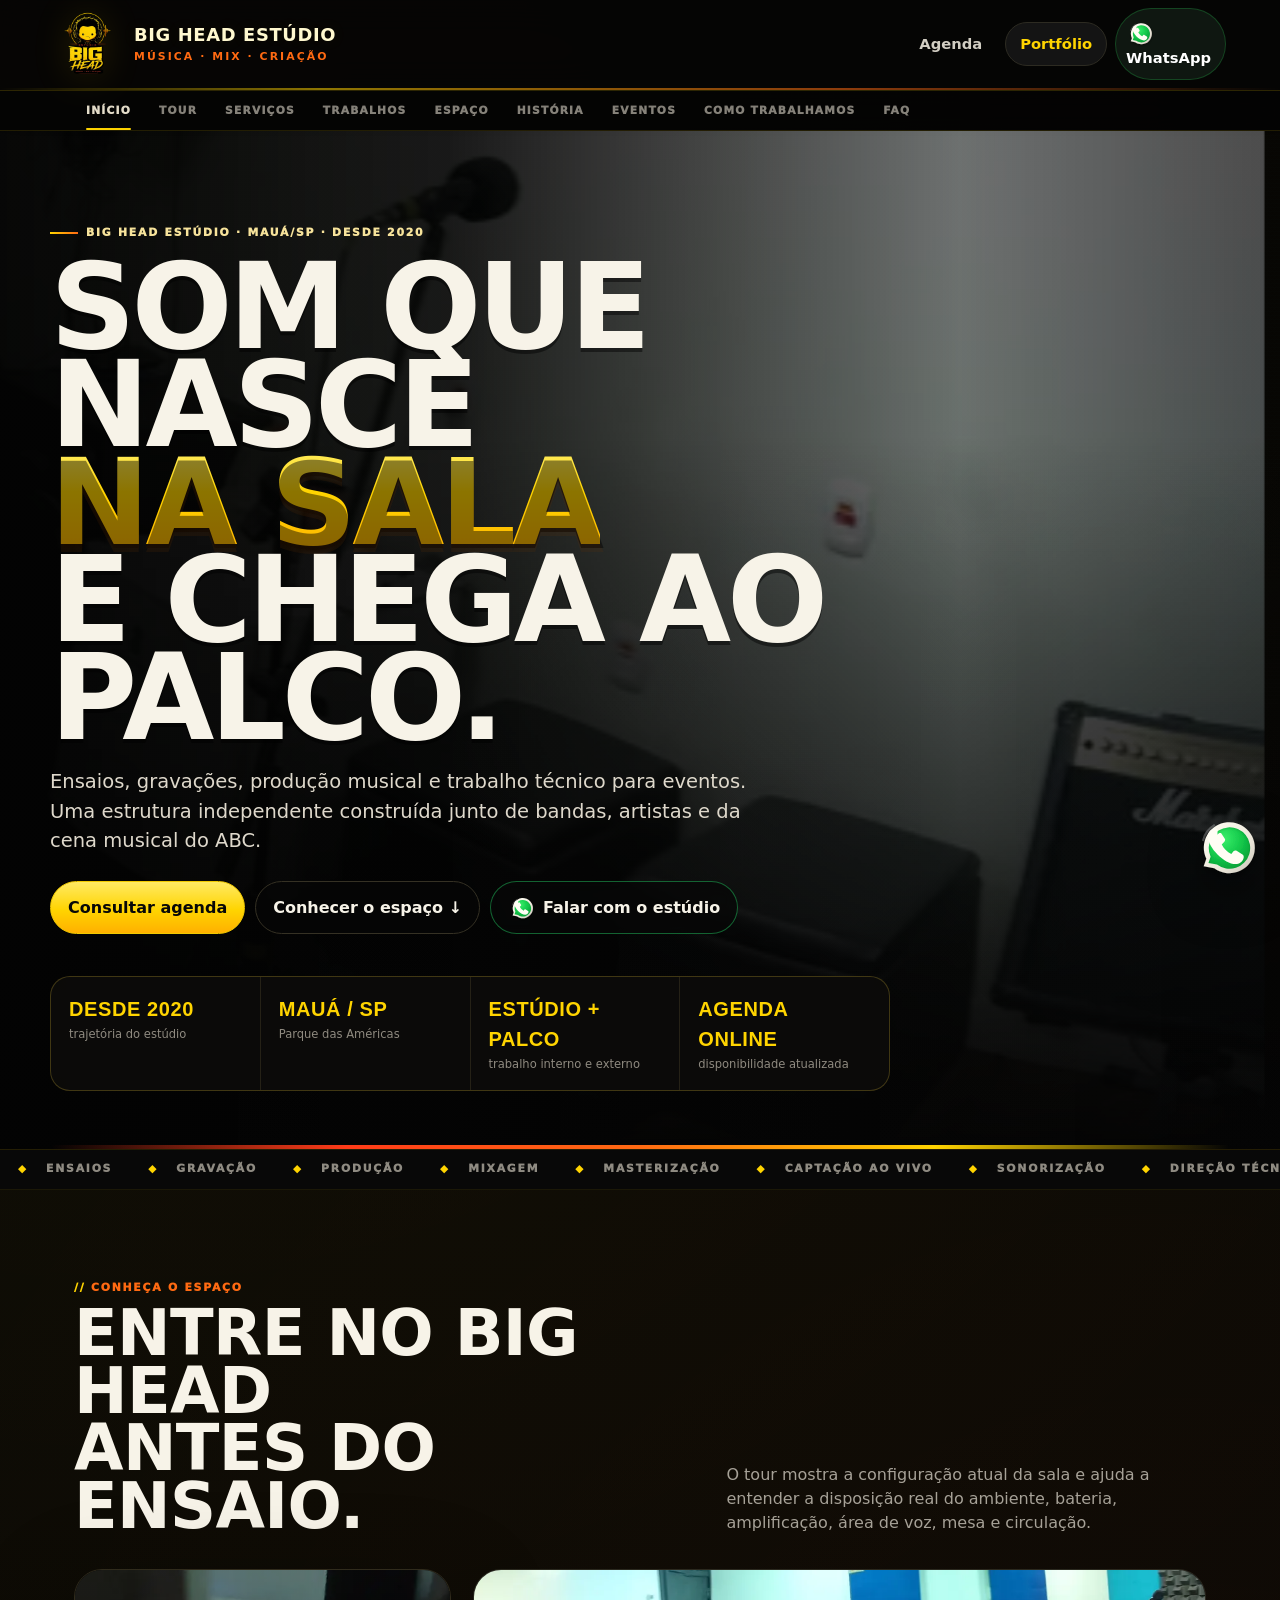
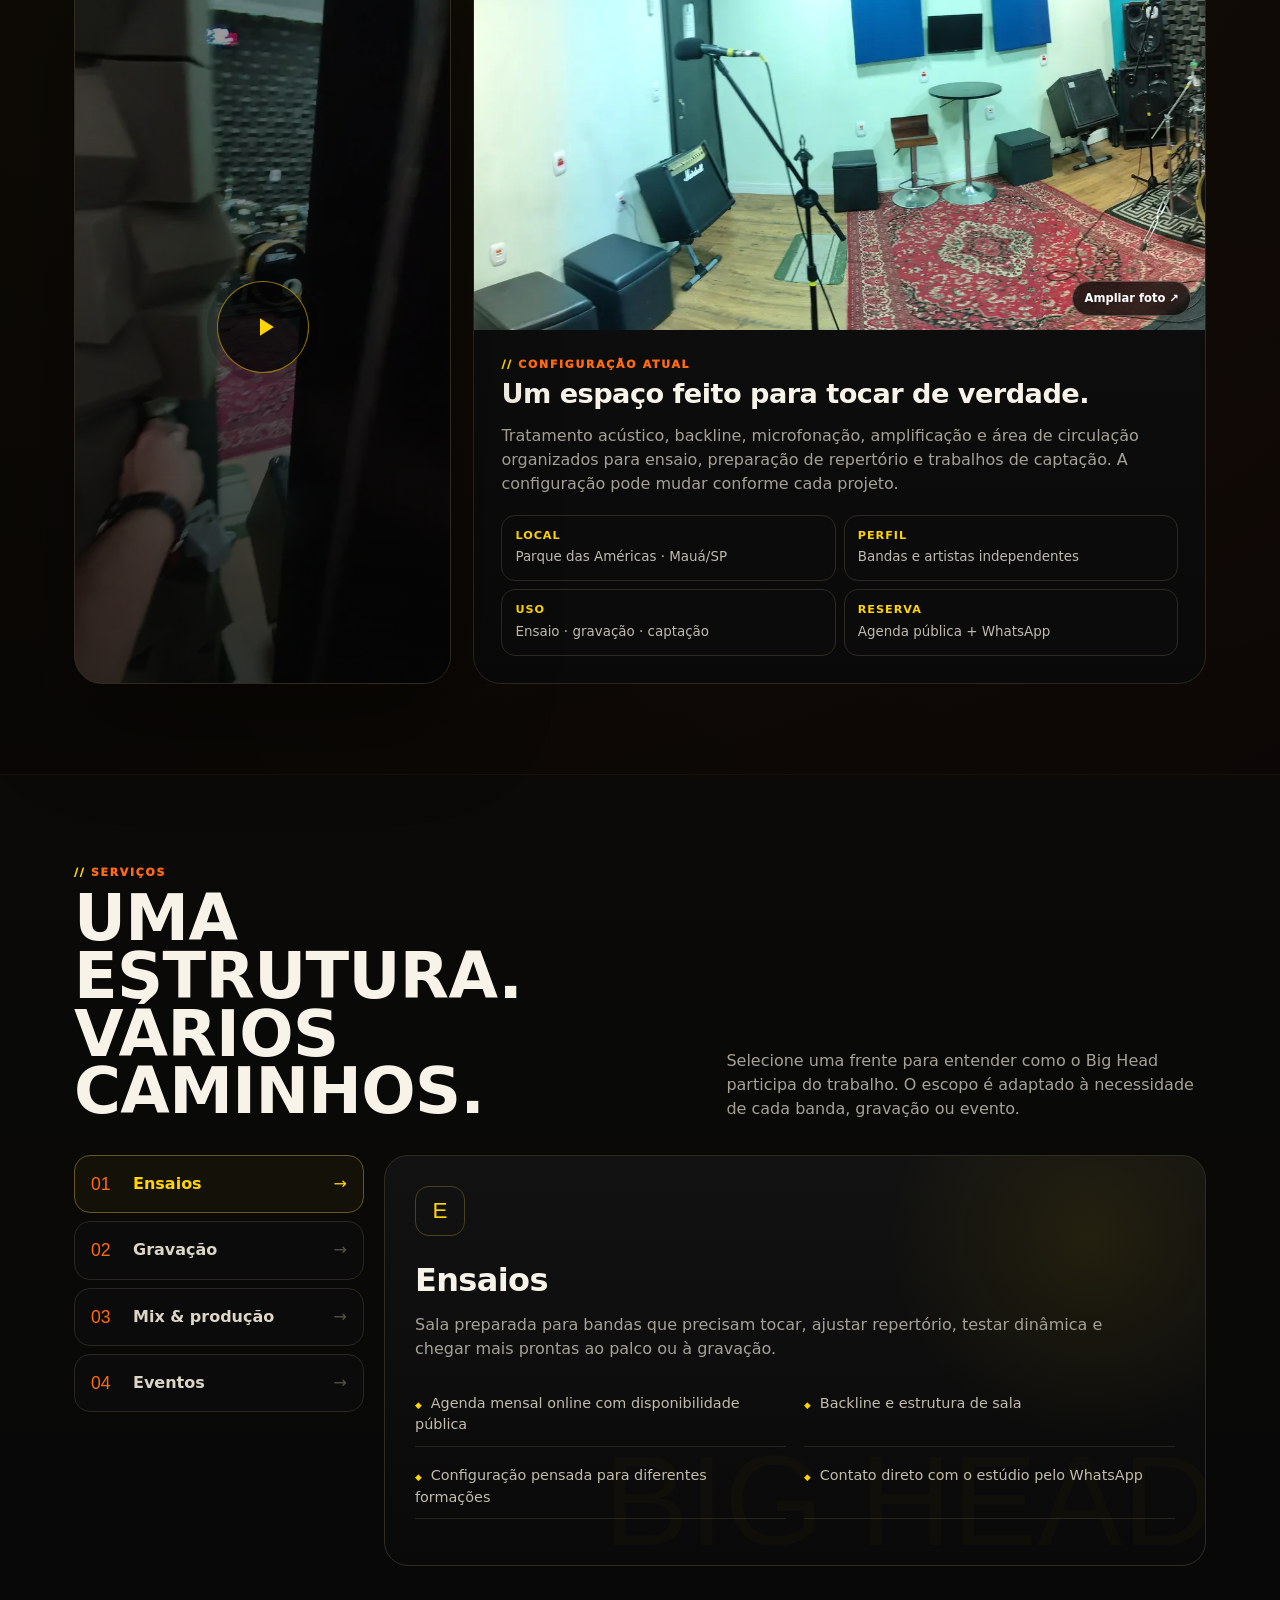
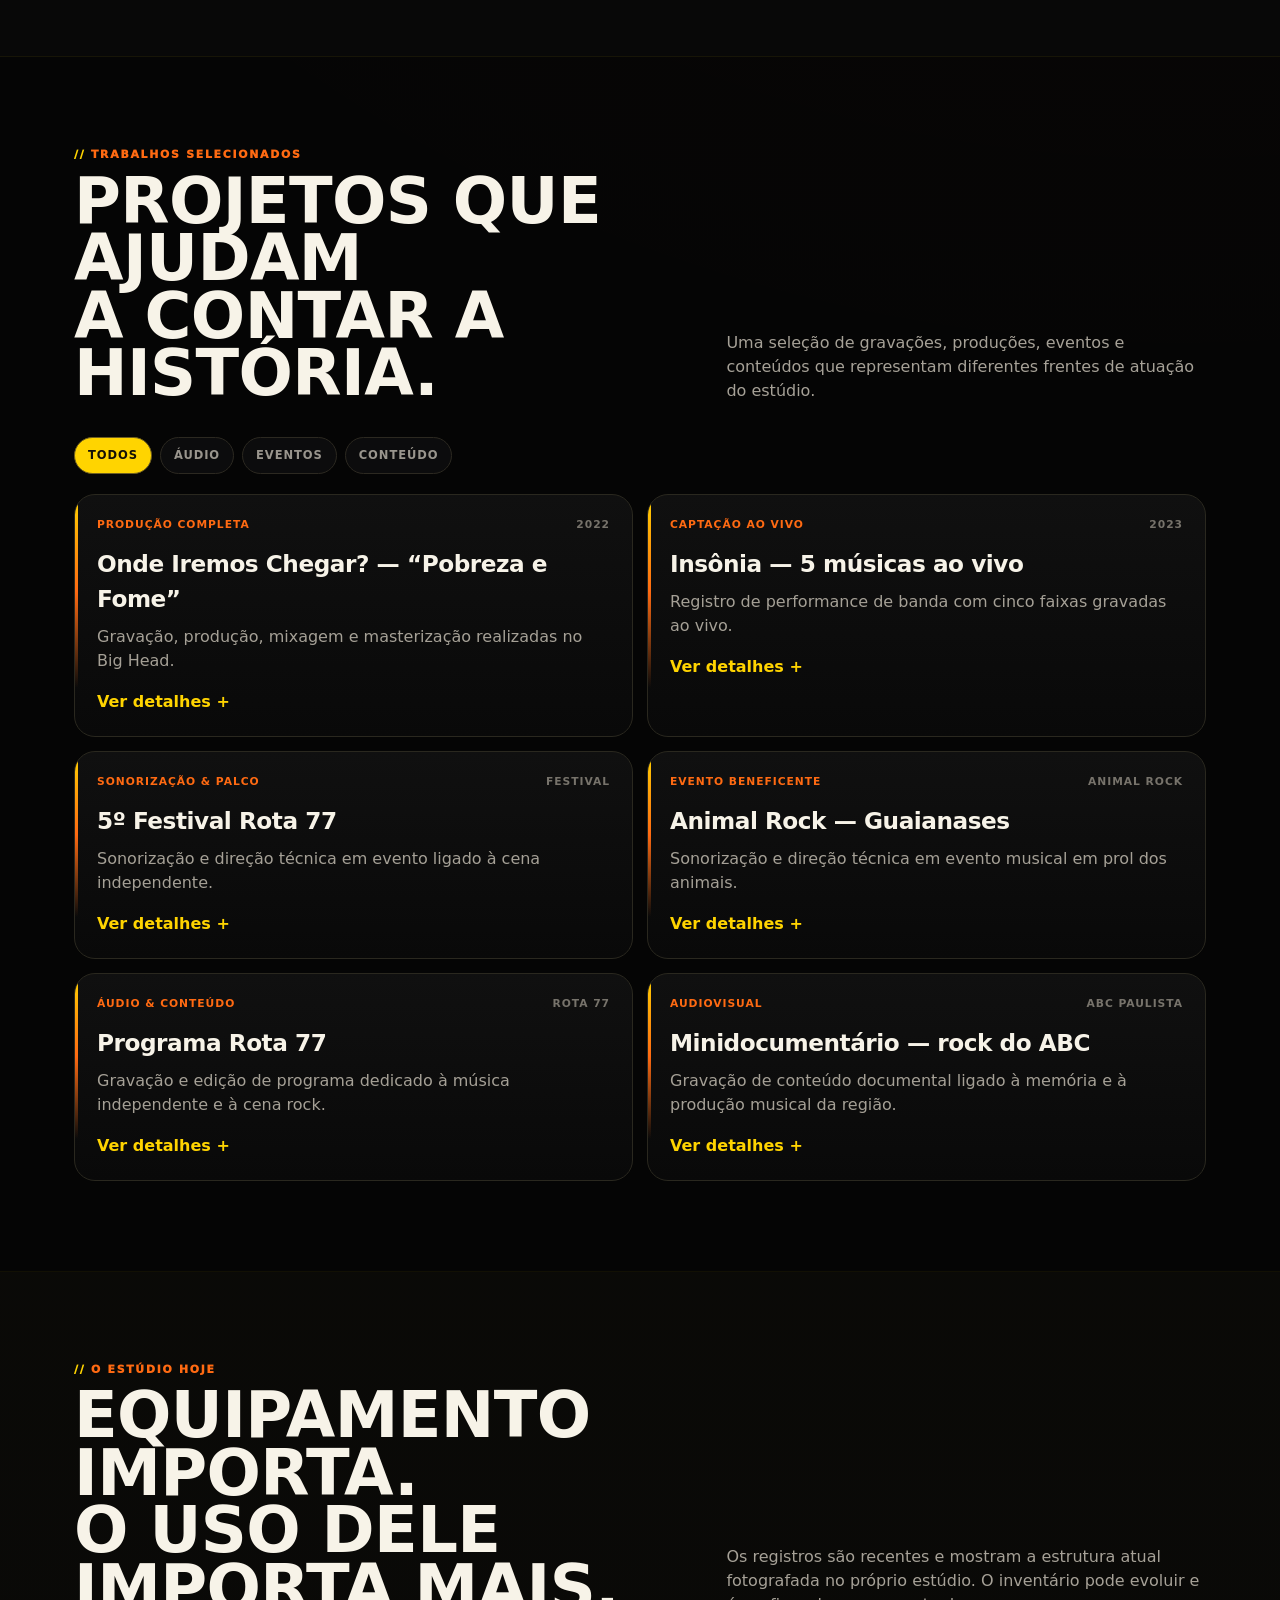
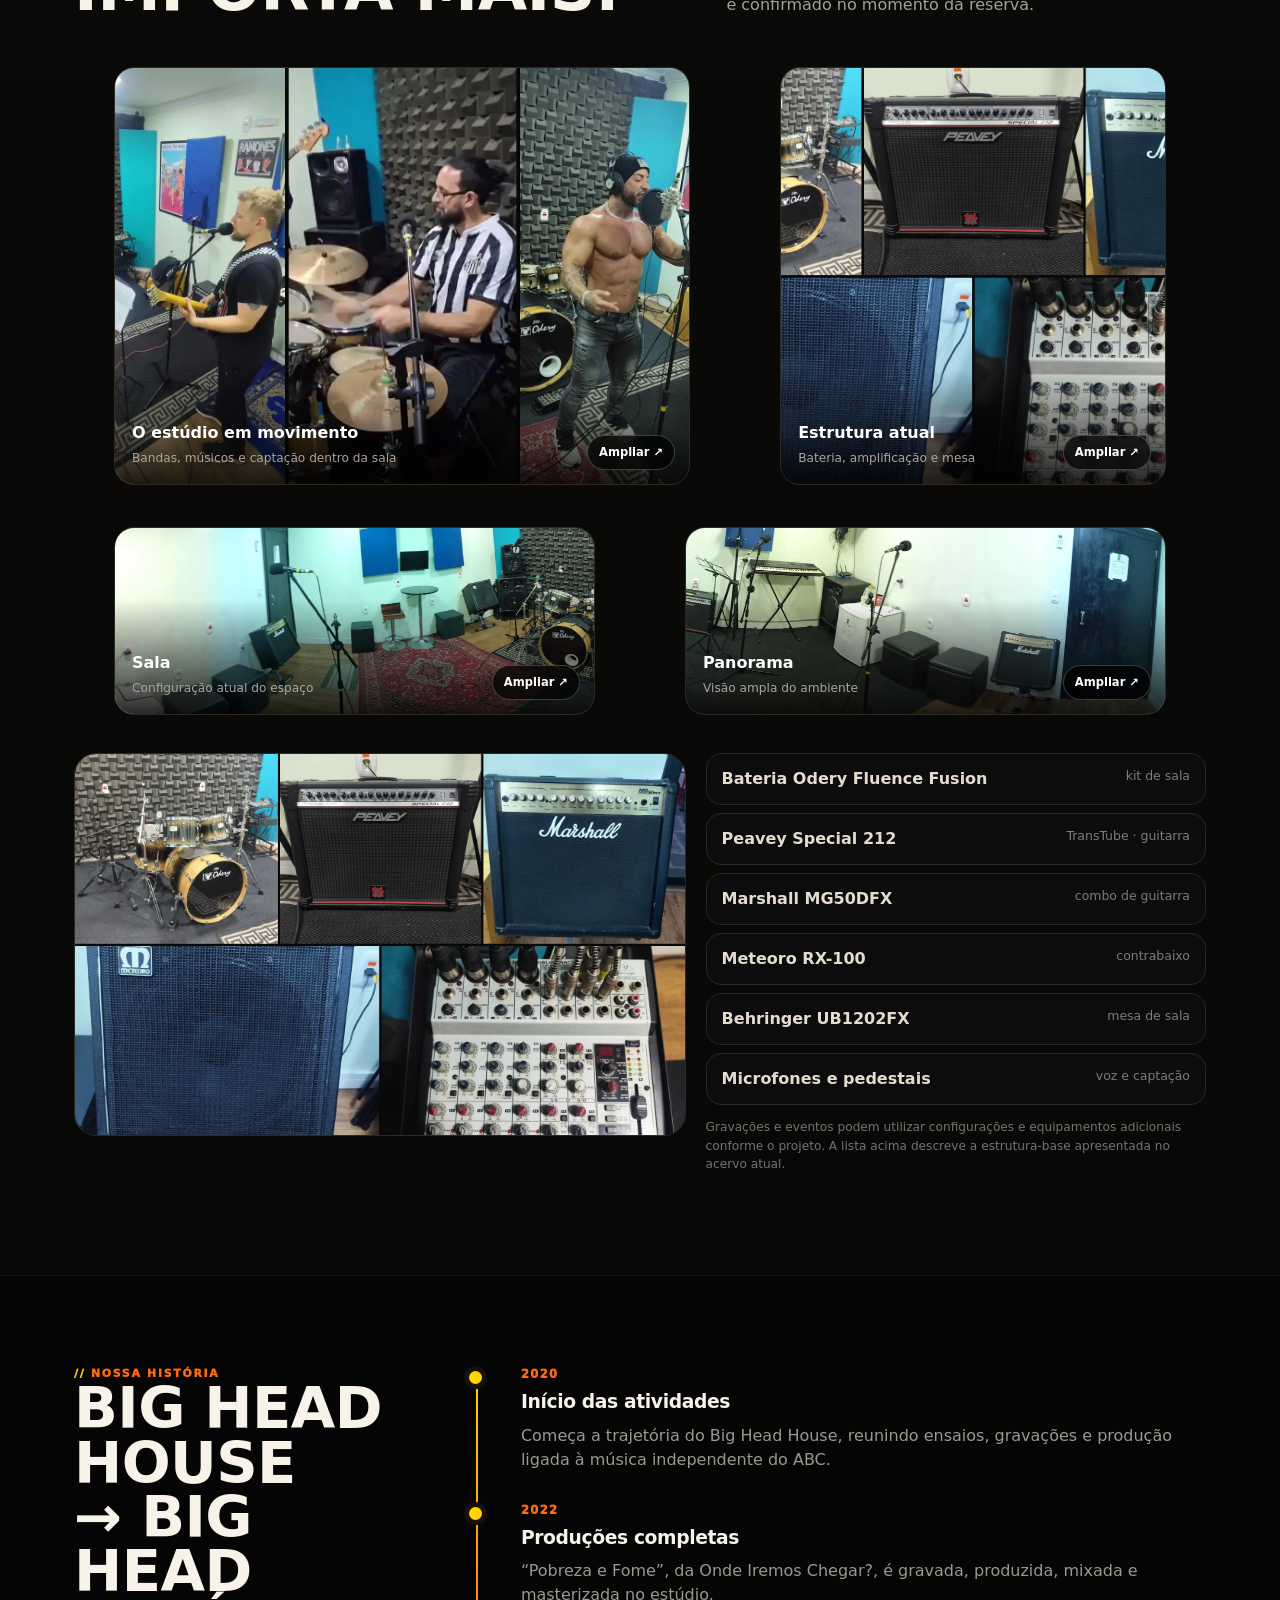
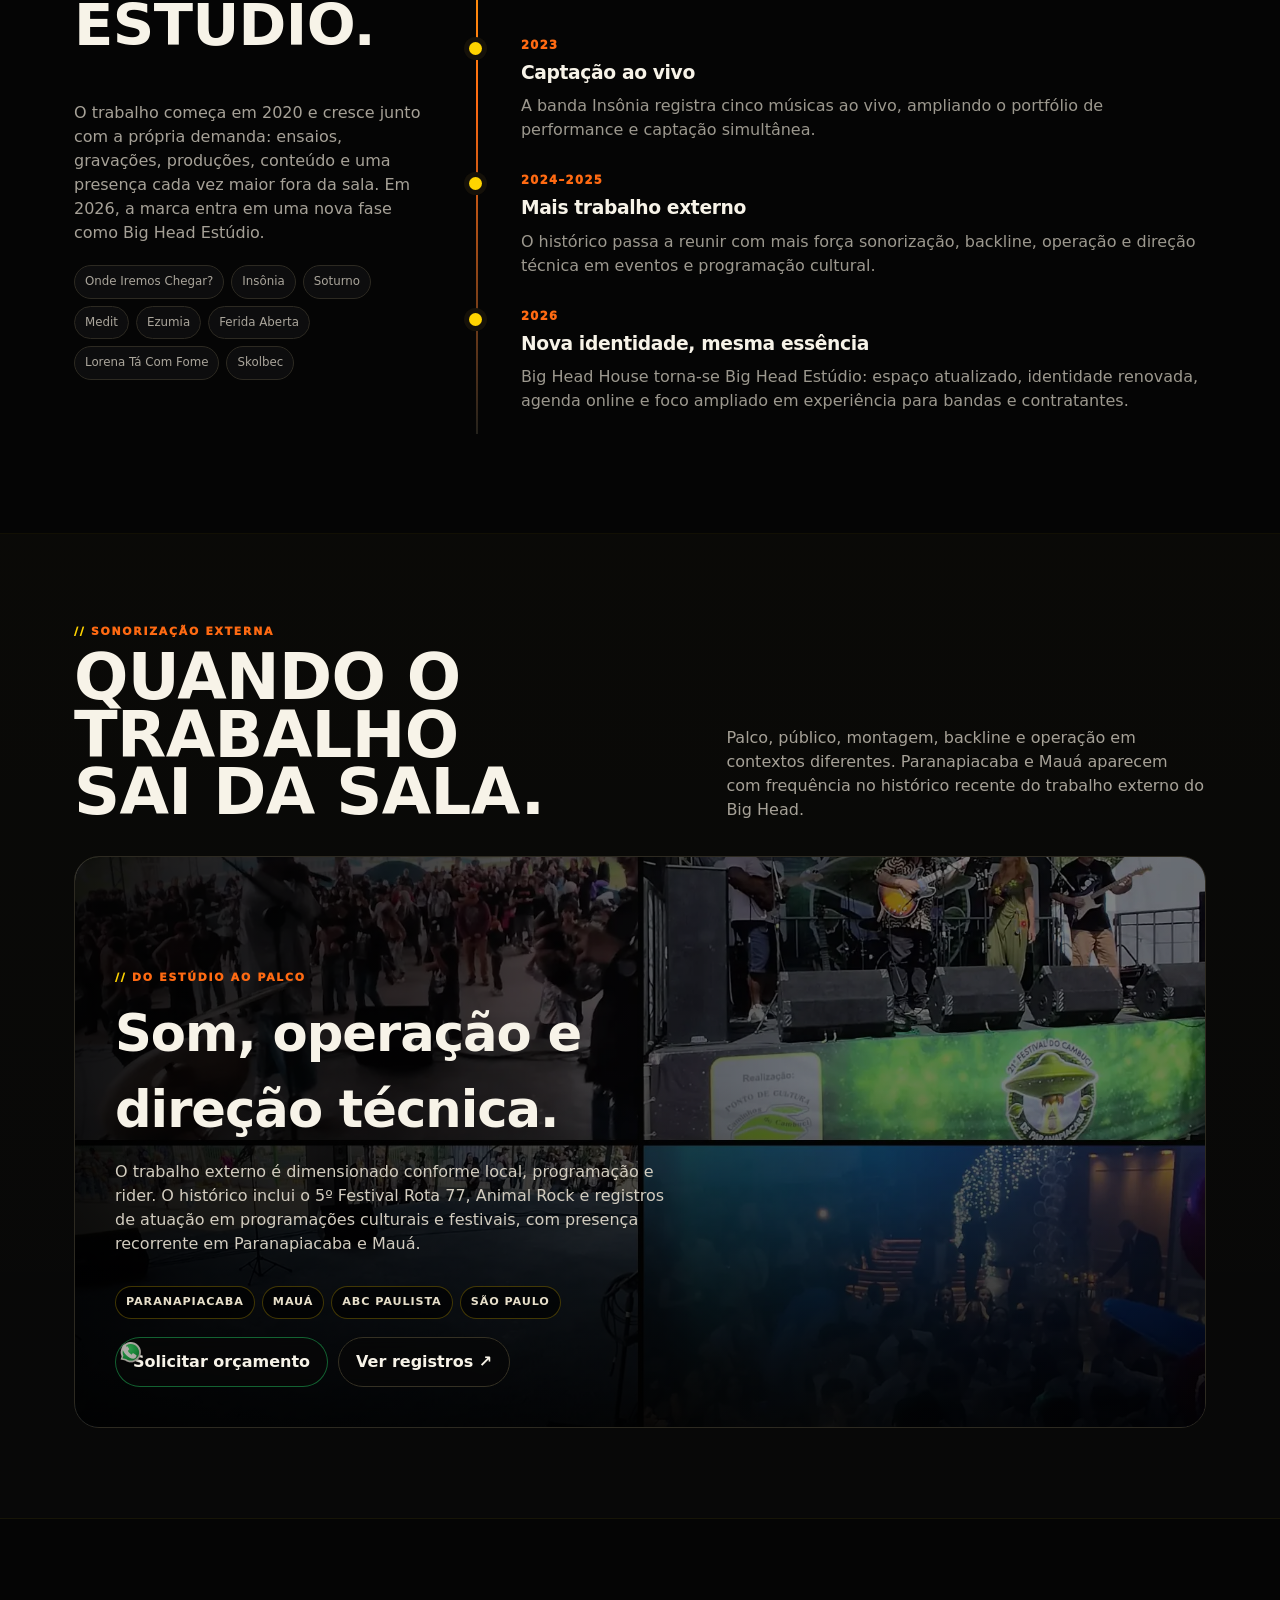
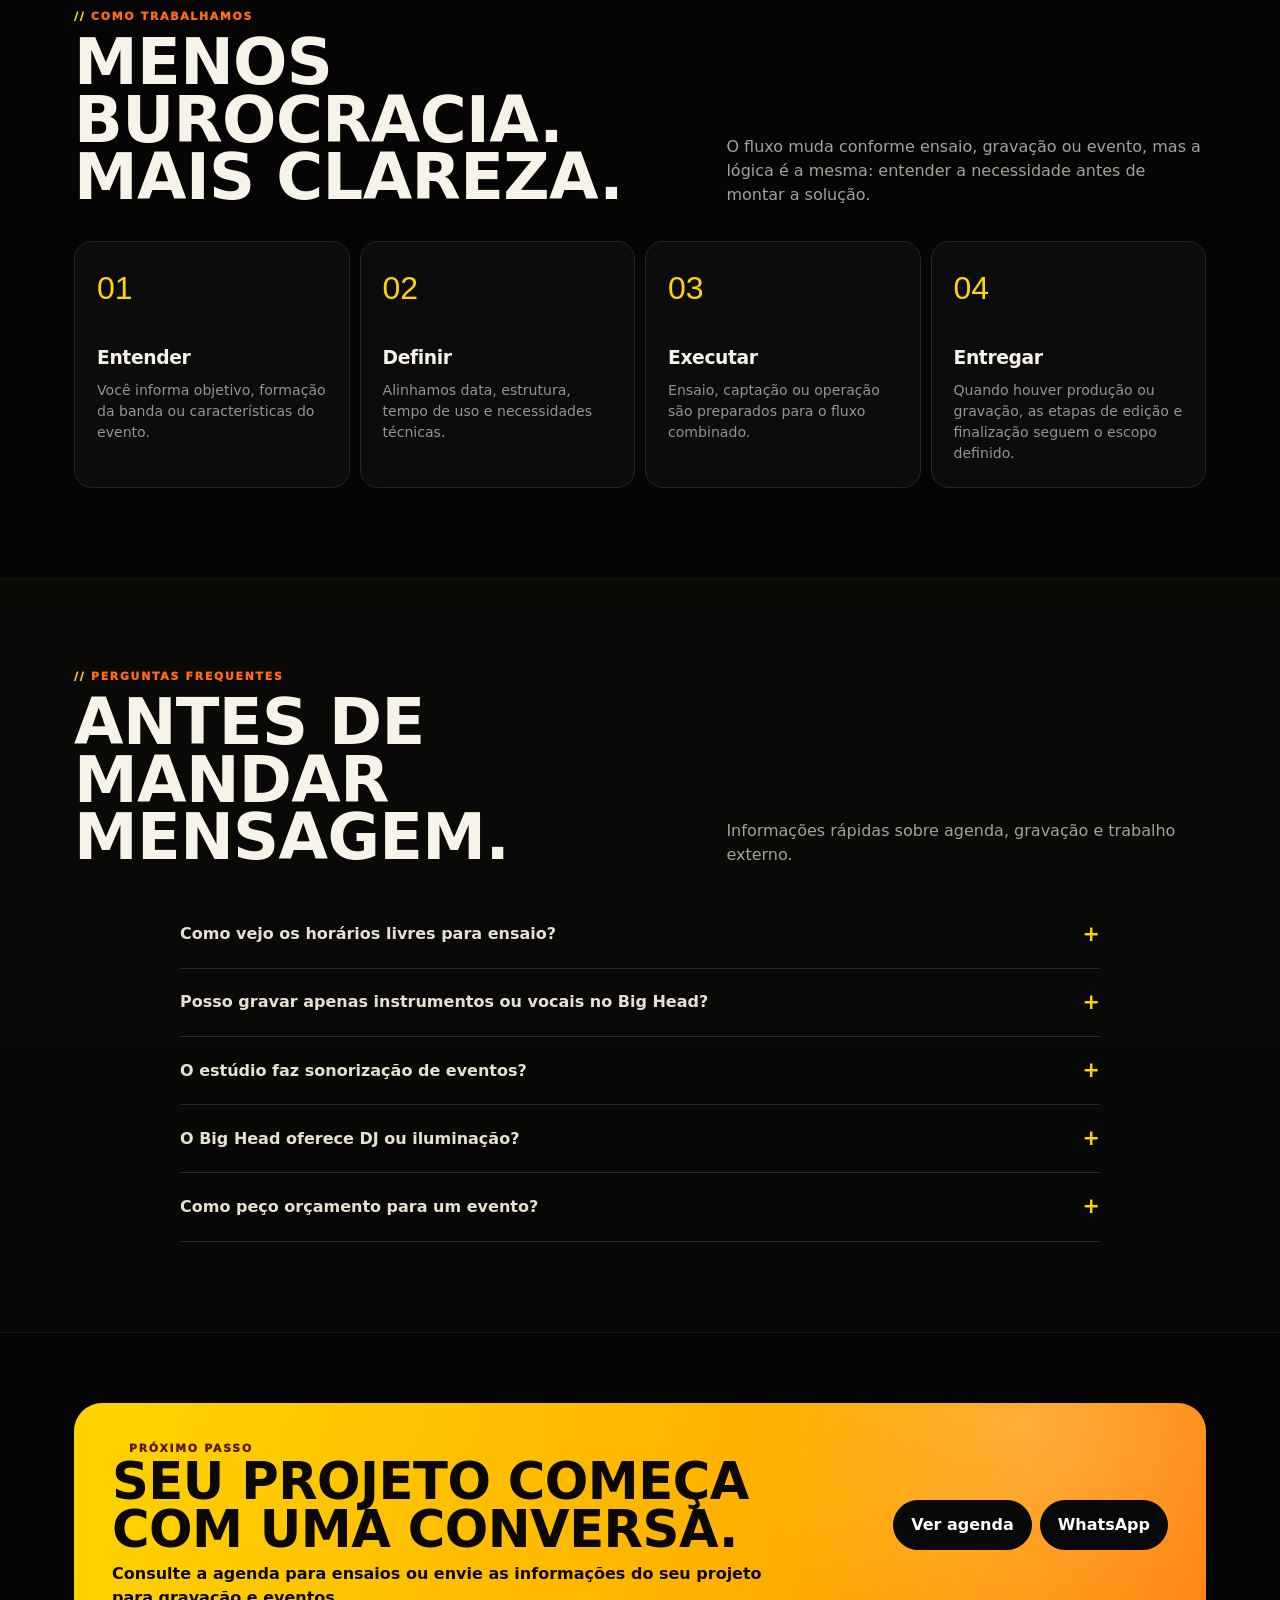
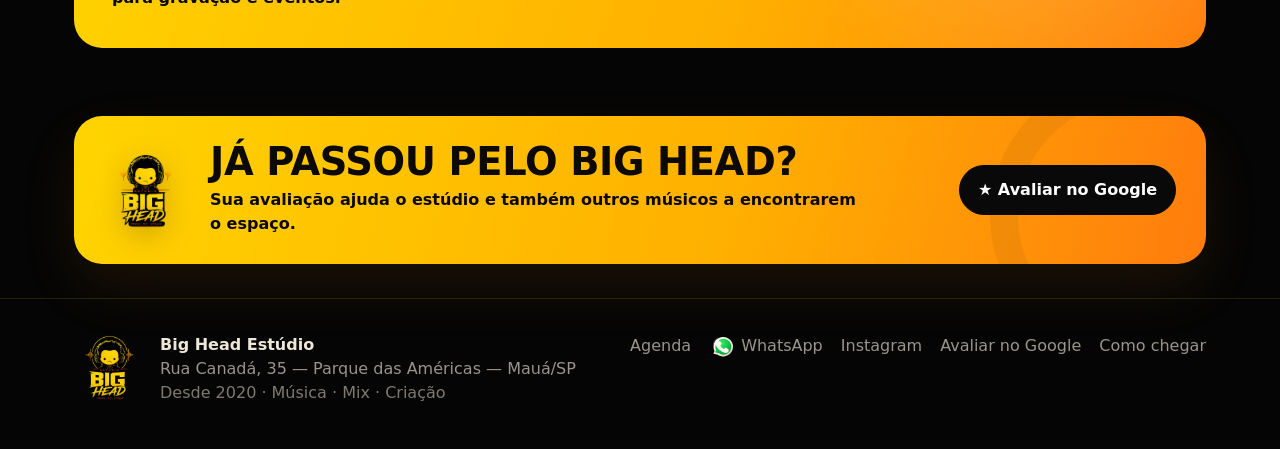
==== commit 7ce60ca9: "Redesign portfolio as a complete interactive professional experience" ====
--- a/portfolio.html
+++ b/portfolio.html
@@ -5,14 +5,18 @@
   <meta name="viewport" content="width=device-width, initial-scale=1">
   <meta name="description" content="Portfólio do Big Head Estúdio em Mauá: ensaios, gravações, produção musical, captação ao vivo, sonorização, backline e direção técnica de palco.">
   <meta name="theme-color" content="#050505">
+  <meta property="og:title" content="Big Head Estúdio | Portfólio">
+  <meta property="og:description" content="Da sala de ensaio ao palco. Conheça o espaço, trabalhos e atuação técnica do Big Head Estúdio.">
   <title>Portfólio | Big Head Estúdio</title>
   <link rel="icon" href="assets/bh-mark.svg" type="image/svg+xml">
   <link rel="stylesheet" href="styles-a.css">
   <link rel="stylesheet" href="styles-b.css">
   <link rel="stylesheet" href="styles-responsive.css">
-  <link rel="stylesheet" href="portfolio-final.css">
+  <link rel="stylesheet" href="portfolio-pro.css">
 </head>
-<body data-page="portfolio" class="portfolio-page">
+<body data-page="portfolio" class="portfolio-pro">
+  <div id="portfolioProgress" class="portfolio-progress" aria-hidden="true"></div>
+
   <header class="site-header">
     <nav class="nav" aria-label="Navegação principal">
       <a class="brand" href="index.html" aria-label="Big Head Estúdio — Agenda">
@@ -27,206 +31,333 @@
     </nav>
   </header>
 
+  <nav class="portfolio-subnav" aria-label="Seções do portfólio">
+    <div class="portfolio-subnav-inner">
+      <a href="#inicio" class="active">Início</a>
+      <a href="#tour">Tour</a>
+      <a href="#servicos">Serviços</a>
+      <a href="#trabalhos">Trabalhos</a>
+      <a href="#espaco">Espaço</a>
+      <a href="#historia">História</a>
+      <a href="#eventos">Eventos</a>
+      <a href="#processo">Como trabalhamos</a>
+      <a href="#faq">FAQ</a>
+    </div>
+  </nav>
+
   <main>
-    <section class="portfolio-hero-final">
-      <img class="hero-photo" data-media-key="hero" alt="Vista panorâmica atual do Big Head Estúdio em Mauá">
-      <div class="container portfolio-hero-inner">
-        <div class="eyebrow">Big Head Estúdio · Mauá/SP · Desde 2020</div>
-        <h1>Da sala de ensaio<br><span>ao palco.</span></h1>
-        <p class="portfolio-lead">Um espaço independente voltado a bandas e artistas, com estrutura para ensaios, gravações e produção musical — e experiência técnica em sonorização, backline e operação de palco em eventos.</p>
-        <div class="portfolio-tags">
-          <span class="portfolio-tag">Ensaios</span>
-          <span class="portfolio-tag">Gravação</span>
-          <span class="portfolio-tag">Mix & Master</span>
-          <span class="portfolio-tag">Captação ao vivo</span>
-          <span class="portfolio-tag">Sonorização</span>
-          <span class="portfolio-tag">Direção técnica</span>
-        </div>
-      </div>
-    </section>
-
-    <section class="portfolio-section">
-      <div class="container">
-        <div class="portfolio-section-head">
+    <section id="inicio" class="pro-hero">
+      <img class="pro-hero-bg" data-media-key="hero" alt="Vista panorâmica atual do Big Head Estúdio em Mauá">
+      <div class="container pro-hero-inner">
+        <div class="pro-hero-copy">
+          <div class="pro-kicker">Big Head Estúdio · Mauá/SP · Desde 2020</div>
+          <h1>Som que nasce<br><span class="accent">na sala</span><br>e chega ao palco.</h1>
+          <p class="pro-hero-lead">Ensaios, gravações, produção musical e trabalho técnico para eventos. Uma estrutura independente construída junto de bandas, artistas e da cena musical do ABC.</p>
+          <div class="pro-hero-actions">
+            <a class="pro-btn primary" href="index.html">Consultar agenda</a>
+            <a class="pro-btn" href="#tour">Conhecer o espaço ↓</a>
+            <a class="pro-btn whatsapp js-whatsapp" href="#"><img src="assets/whatsapp-contact.svg" alt="">Falar com o estúdio</a>
+          </div>
+
+          <div class="pro-facts" aria-label="Informações rápidas">
+            <div class="pro-fact"><strong>Desde 2020</strong><span>trajetória do estúdio</span></div>
+            <div class="pro-fact"><strong>Mauá / SP</strong><span>Parque das Américas</span></div>
+            <div class="pro-fact"><strong>Estúdio + Palco</strong><span>trabalho interno e externo</span></div>
+            <div class="pro-fact"><strong>Agenda Online</strong><span>disponibilidade atualizada</span></div>
+          </div>
+        </div>
+      </div>
+    </section>
+
+    <div class="signal-strip" aria-hidden="true">
+      <div class="signal-track">
+        <div class="signal-item"><b>◆</b>Ensaios</div><div class="signal-item"><b>◆</b>Gravação</div><div class="signal-item"><b>◆</b>Produção</div><div class="signal-item"><b>◆</b>Mixagem</div><div class="signal-item"><b>◆</b>Masterização</div><div class="signal-item"><b>◆</b>Captação ao vivo</div><div class="signal-item"><b>◆</b>Sonorização</div><div class="signal-item"><b>◆</b>Direção técnica</div>
+        <div class="signal-item"><b>◆</b>Ensaios</div><div class="signal-item"><b>◆</b>Gravação</div><div class="signal-item"><b>◆</b>Produção</div><div class="signal-item"><b>◆</b>Mixagem</div><div class="signal-item"><b>◆</b>Masterização</div><div class="signal-item"><b>◆</b>Captação ao vivo</div><div class="signal-item"><b>◆</b>Sonorização</div><div class="signal-item"><b>◆</b>Direção técnica</div>
+      </div>
+    </div>
+
+    <section id="tour" class="pro-section">
+      <div class="container">
+        <div class="pro-section-head reveal">
+          <div><div class="pro-label">Conheça o espaço</div><h2>Entre no Big Head<br>antes do ensaio.</h2></div>
+          <p>O tour mostra a configuração atual da sala e ajuda a entender a disposição real do ambiente, bateria, amplificação, área de voz, mesa e circulação.</p>
+        </div>
+
+        <div class="tour-stage reveal">
+          <div class="tour-video-shell">
+            <img class="tour-poster" data-media-key="tourPoster" alt="Prévia do tour pelo Big Head Estúdio">
+            <video id="studioTour" class="tour-video" controls playsinline preload="none" aria-label="Tour pelo Big Head Estúdio"></video>
+            <button id="tourPlay" class="tour-play" type="button" aria-label="Assistir ao tour do estúdio">
+              <svg viewBox="0 0 24 24" fill="currentColor" aria-hidden="true"><path d="M8 5v14l11-7z"/></svg>
+            </button>
+            <div id="tourLoading" class="tour-loading" role="status"></div>
+          </div>
+
+          <article class="tour-info">
+            <div class="tour-info-img">
+              <img data-media-key="room" alt="Vista panorâmica atual do Big Head Estúdio">
+              <button type="button" data-lightbox-key="room" data-caption="Vista panorâmica atual do Big Head Estúdio">Ampliar foto ↗</button>
+            </div>
+            <div class="tour-info-body">
+              <div class="pro-label">Configuração atual</div>
+              <h3>Um espaço feito para tocar de verdade.</h3>
+              <p>Tratamento acústico, backline, microfonação, amplificação e área de circulação organizados para ensaio, preparação de repertório e trabalhos de captação. A configuração pode mudar conforme cada projeto.</p>
+              <div class="tour-specs">
+                <div class="tour-spec"><strong>Local</strong><span>Parque das Américas · Mauá/SP</span></div>
+                <div class="tour-spec"><strong>Perfil</strong><span>Bandas e artistas independentes</span></div>
+                <div class="tour-spec"><strong>Uso</strong><span>Ensaio · gravação · captação</span></div>
+                <div class="tour-spec"><strong>Reserva</strong><span>Agenda pública + WhatsApp</span></div>
+              </div>
+            </div>
+          </article>
+        </div>
+      </div>
+    </section>
+
+    <section id="servicos" class="pro-section alt">
+      <div class="container">
+        <div class="pro-section-head reveal">
+          <div><div class="pro-label">Serviços</div><h2>Uma estrutura.<br>Vários caminhos.</h2></div>
+          <p>Selecione uma frente para entender como o Big Head participa do trabalho. O escopo é adaptado à necessidade de cada banda, gravação ou evento.</p>
+        </div>
+
+        <div class="service-explorer reveal">
+          <div class="service-tabs" role="tablist" aria-label="Serviços do Big Head Estúdio">
+            <button class="service-tab" type="button" data-service="ensaios" aria-selected="true"><span class="idx">01</span><strong>Ensaios</strong><span class="arrow">→</span></button>
+            <button class="service-tab" type="button" data-service="gravacao" aria-selected="false"><span class="idx">02</span><strong>Gravação</strong><span class="arrow">→</span></button>
+            <button class="service-tab" type="button" data-service="producao" aria-selected="false"><span class="idx">03</span><strong>Mix & produção</strong><span class="arrow">→</span></button>
+            <button class="service-tab" type="button" data-service="eventos" aria-selected="false"><span class="idx">04</span><strong>Eventos</strong><span class="arrow">→</span></button>
+          </div>
+          <div id="servicePanel" class="service-panel" role="tabpanel"></div>
+        </div>
+      </div>
+    </section>
+
+    <section id="trabalhos" class="pro-section">
+      <div class="container">
+        <div class="pro-section-head reveal">
+          <div><div class="pro-label">Trabalhos selecionados</div><h2>Projetos que ajudam<br>a contar a história.</h2></div>
+          <p>Uma seleção de gravações, produções, eventos e conteúdos que representam diferentes frentes de atuação do estúdio.</p>
+        </div>
+
+        <div class="case-toolbar reveal" aria-label="Filtrar projetos">
+          <button class="case-filter active" type="button" data-filter="all">Todos</button>
+          <button class="case-filter" type="button" data-filter="audio">Áudio</button>
+          <button class="case-filter" type="button" data-filter="evento">Eventos</button>
+          <button class="case-filter" type="button" data-filter="conteudo">Conteúdo</button>
+        </div>
+
+        <div class="case-grid">
+          <article class="case-card reveal" data-category="audio">
+            <div class="case-meta"><span class="type">Produção completa</span><span>2022</span></div>
+            <h3>Onde Iremos Chegar? — “Pobreza e Fome”</h3>
+            <p class="summary">Gravação, produção, mixagem e masterização realizadas no Big Head.</p>
+            <button class="case-toggle" type="button" aria-expanded="false">Ver detalhes +</button>
+            <div class="case-details"><p>Um dos exemplos mais claros de trabalho desenvolvido integralmente dentro do estúdio, da captação à finalização.</p></div>
+          </article>
+
+          <article class="case-card reveal" data-category="audio">
+            <div class="case-meta"><span class="type">Captação ao vivo</span><span>2023</span></div>
+            <h3>Insônia — 5 músicas ao vivo</h3>
+            <p class="summary">Registro de performance de banda com cinco faixas gravadas ao vivo.</p>
+            <button class="case-toggle" type="button" aria-expanded="false">Ver detalhes +</button>
+            <div class="case-details"><p>Projeto que reforça a experiência do estúdio em captar a interação real entre músicos, e não apenas gravações por etapas.</p></div>
+          </article>
+
+          <article class="case-card reveal" data-category="evento">
+            <div class="case-meta"><span class="type">Sonorização & palco</span><span>Festival</span></div>
+            <h3>5º Festival Rota 77</h3>
+            <p class="summary">Sonorização e direção técnica em evento ligado à cena independente.</p>
+            <button class="case-toggle" type="button" aria-expanded="false">Ver detalhes +</button>
+            <div class="case-details"><p>Atuação técnica integrada à programação do festival, com operação de palco e suporte às apresentações.</p></div>
+          </article>
+
+          <article class="case-card reveal" data-category="evento">
+            <div class="case-meta"><span class="type">Evento beneficente</span><span>Animal Rock</span></div>
+            <h3>Animal Rock — Guaianases</h3>
+            <p class="summary">Sonorização e direção técnica em evento musical em prol dos animais.</p>
+            <button class="case-toggle" type="button" aria-expanded="false">Ver detalhes +</button>
+            <div class="case-details"><p>Trabalho externo combinando estrutura de áudio, operação e direção técnica de palco.</p></div>
+          </article>
+
+          <article class="case-card reveal" data-category="conteudo audio">
+            <div class="case-meta"><span class="type">Áudio & conteúdo</span><span>Rota 77</span></div>
+            <h3>Programa Rota 77</h3>
+            <p class="summary">Gravação e edição de programa dedicado à música independente e à cena rock.</p>
+            <button class="case-toggle" type="button" aria-expanded="false">Ver detalhes +</button>
+            <div class="case-details"><p>Experiência que amplia o trabalho do estúdio para produção de conteúdo falado e registro de programação musical.</p></div>
+          </article>
+
+          <article class="case-card reveal" data-category="conteudo">
+            <div class="case-meta"><span class="type">Audiovisual</span><span>ABC Paulista</span></div>
+            <h3>Minidocumentário — rock do ABC</h3>
+            <p class="summary">Gravação de conteúdo documental ligado à memória e à produção musical da região.</p>
+            <button class="case-toggle" type="button" aria-expanded="false">Ver detalhes +</button>
+            <div class="case-details"><p>Um exemplo de como a experiência técnica do Big Head também alcança formatos audiovisuais e documentais.</p></div>
+          </article>
+        </div>
+      </div>
+    </section>
+
+    <section id="espaco" class="pro-section alt">
+      <div class="container">
+        <div class="pro-section-head reveal">
+          <div><div class="pro-label">O estúdio hoje</div><h2>Equipamento importa.<br>O uso dele importa mais.</h2></div>
+          <p>Os registros são recentes e mostram a estrutura atual fotografada no próprio estúdio. O inventário pode evoluir e é confirmado no momento da reserva.</p>
+        </div>
+
+        <div class="gallery-grid reveal">
+          <figure class="gallery-card">
+            <img data-media-key="sessions" alt="Registros recentes de bandas e músicos dentro do Big Head Estúdio">
+            <figcaption class="gallery-overlay"><strong>O estúdio em movimento</strong><span>Bandas, músicos e captação dentro da sala</span></figcaption>
+            <button type="button" data-lightbox-key="sessions" data-caption="Registros recentes de bandas e músicos dentro do Big Head Estúdio">Ampliar ↗</button>
+          </figure>
+          <figure class="gallery-card">
+            <img data-media-key="equipment" alt="Equipamentos atuais do Big Head Estúdio">
+            <figcaption class="gallery-overlay"><strong>Estrutura atual</strong><span>Bateria, amplificação e mesa</span></figcaption>
+            <button type="button" data-lightbox-key="equipment" data-caption="Estrutura e equipamentos atuais do Big Head Estúdio">Ampliar ↗</button>
+          </figure>
+          <figure class="gallery-card">
+            <img data-media-key="room" alt="Vista atual da sala do Big Head Estúdio">
+            <figcaption class="gallery-overlay"><strong>Sala</strong><span>Configuração atual do espaço</span></figcaption>
+            <button type="button" data-lightbox-key="room" data-caption="Vista atual da sala do Big Head Estúdio">Ampliar ↗</button>
+          </figure>
+          <figure class="gallery-card">
+            <img data-media-key="hero" alt="Panorama do Big Head Estúdio">
+            <figcaption class="gallery-overlay"><strong>Panorama</strong><span>Visão ampla do ambiente</span></figcaption>
+            <button type="button" data-lightbox-key="hero" data-caption="Panorama atual do Big Head Estúdio">Ampliar ↗</button>
+          </figure>
+        </div>
+
+        <div class="equipment-pro-grid reveal" style="margin-top:22px">
+          <div class="equipment-media">
+            <img data-media-key="equipment" data-lightbox-image alt="Detalhes dos equipamentos atuais do Big Head Estúdio">
+          </div>
           <div>
-            <div class="eyebrow">Conheça o espaço</div>
-            <h2>Tour pelo estúdio<br>na configuração atual.</h2>
-          </div>
-          <p>O vídeo abaixo percorre a sala na configuração recente do Big Head Estúdio. Ele mostra a disposição real do ambiente, bateria, amplificadores, área de voz, mesa e espaço de circulação.</p>
-        </div>
-
-        <div class="tour-grid">
-          <div class="tour-phone">
-            <video id="studioTour" controls playsinline preload="metadata" aria-label="Tour pelo Big Head Estúdio"></video>
-          </div>
-          <div class="tour-copy">
-            <img data-media-key="room" loading="lazy" alt="Segunda vista panorâmica do espaço atual do Big Head Estúdio">
-            <div class="tour-copy-body">
-              <h3>Um espaço pensado para tocar de verdade.</h3>
-              <p>O estúdio combina tratamento acústico, backline, microfonação, amplificação e área livre para que a banda consiga ensaiar com conforto, preparar repertório e desenvolver performance. A disposição pode variar conforme o trabalho.</p>
-              <div class="detail-list">
-                <div class="detail-pill"><strong>Localização</strong><span>Parque das Américas · Mauá/SP</span></div>
-                <div class="detail-pill"><strong>Perfil</strong><span>Bandas, artistas e projetos independentes</span></div>
-                <div class="detail-pill"><strong>Uso</strong><span>Ensaio, gravação e captação</span></div>
-                <div class="detail-pill"><strong>Agenda</strong><span>Disponibilidade atualizada no site</span></div>
-              </div>
-            </div>
-          </div>
-        </div>
-      </div>
-    </section>
-
-    <section class="portfolio-section alt">
-      <div class="container">
-        <div class="portfolio-section-head">
-          <div>
-            <div class="eyebrow">Serviços</div>
-            <h2>Do primeiro acorde<br>à entrega técnica.</h2>
-          </div>
-          <p>O Big Head atua em diferentes etapas do trabalho musical. A contratação é dimensionada conforme a necessidade de cada banda, gravação ou evento.</p>
-        </div>
-
-        <div class="service-grid-final">
-          <article class="service-final"><div class="num">01</div><h3>Ensaios</h3><p>Sala equipada para preparação de repertório, pré-produção, passagem e desenvolvimento de performance.</p></article>
-          <article class="service-final"><div class="num">02</div><h3>Gravações</h3><p>Captação de instrumentos e vocais, singles, bandas ao vivo e material que também pode seguir para finalização em outros estúdios.</p></article>
-          <article class="service-final"><div class="num">03</div><h3>Produção, mix & master</h3><p>Projetos já produzidos, mixados e masterizados integralmente no próprio espaço, conforme proposta e objetivo artístico.</p></article>
-          <article class="service-final"><div class="num">04</div><h3>Eventos e palco</h3><p>Sonorização, backline, operação de som e direção técnica. Iluminação e DJ podem ser atendidos por parceiros, sob consulta.</p></article>
-        </div>
-      </div>
-    </section>
-
-    <section class="portfolio-section">
-      <div class="container">
-        <div class="portfolio-section-head">
-          <div>
-            <div class="eyebrow">Estrutura atual</div>
-            <h2>Backline e sala<br>prontos para trabalhar.</h2>
-          </div>
-          <p>As imagens desta seção são recentes e representam a estrutura atual fotografada no estúdio. O inventário pode evoluir, por isso a confirmação final é feita no momento da reserva.</p>
-        </div>
-
-        <div class="equipment-layout">
-          <figure class="media-panel">
-            <img data-media-key="equipment" loading="lazy" alt="Equipamentos atuais do Big Head Estúdio: bateria, amplificadores e mesa de som">
-            <figcaption class="media-caption"><strong>Equipamentos atuais</strong><span>Registros recentes feitos dentro do estúdio</span></figcaption>
-          </figure>
-
-          <div>
-            <div class="equipment-list">
-              <div class="equipment-item"><strong>Bateria Odery Fluence Fusion</strong><span>kit de sala</span></div>
-              <div class="equipment-item"><strong>Peavey Special 212</strong><span>TransTube · guitarra</span></div>
-              <div class="equipment-item"><strong>Marshall MG50DFX</strong><span>combo de guitarra</span></div>
-              <div class="equipment-item"><strong>Meteoro RX-100</strong><span>contrabaixo</span></div>
-              <div class="equipment-item"><strong>Behringer UB1202FX</strong><span>mesa de sala</span></div>
-              <div class="equipment-item"><strong>Microfones e pedestais</strong><span>voz e captação</span></div>
-            </div>
-            <p class="equipment-note">A configuração de gravação, microfonação e equipamentos externos varia conforme o projeto. Para eventos, o sistema é definido a partir do porte, local e rider.</p>
-          </div>
-        </div>
-      </div>
-    </section>
-
-    <section class="portfolio-section alt">
-      <div class="container">
-        <div class="portfolio-section-head">
-          <div>
-            <div class="eyebrow">O estúdio em movimento</div>
-            <h2>Ensaios, vozes<br>e bandas na sala.</h2>
-          </div>
-          <p>Mais importante que uma fotografia de equipamento é ver o espaço funcionando. Os registros recentes mostram diferentes formações utilizando a sala para ensaio e captação.</p>
-        </div>
-        <figure class="media-panel">
-          <img data-media-key="sessions" loading="lazy" alt="Registros recentes de músicos e bandas utilizando o Big Head Estúdio">
-          <figcaption class="media-caption"><strong>Registros recentes dentro do Big Head</strong><span>Bandas, instrumentistas e captação de voz</span></figcaption>
-        </figure>
-      </div>
-    </section>
-
-    <section class="portfolio-section">
-      <div class="container history-layout">
-        <div class="history-intro">
-          <div class="eyebrow">Nossa história</div>
+            <div class="equipment-stack">
+              <div class="equipment-row"><strong>Bateria Odery Fluence Fusion</strong><span>kit de sala</span></div>
+              <div class="equipment-row"><strong>Peavey Special 212</strong><span>TransTube · guitarra</span></div>
+              <div class="equipment-row"><strong>Marshall MG50DFX</strong><span>combo de guitarra</span></div>
+              <div class="equipment-row"><strong>Meteoro RX-100</strong><span>contrabaixo</span></div>
+              <div class="equipment-row"><strong>Behringer UB1202FX</strong><span>mesa de sala</span></div>
+              <div class="equipment-row"><strong>Microfones e pedestais</strong><span>voz e captação</span></div>
+            </div>
+            <p class="equipment-disclaimer">Gravações e eventos podem utilizar configurações e equipamentos adicionais conforme o projeto. A lista acima descreve a estrutura-base apresentada no acervo atual.</p>
+          </div>
+        </div>
+      </div>
+    </section>
+
+    <section id="historia" class="pro-section">
+      <div class="container story-layout">
+        <div class="story-intro reveal">
+          <div class="pro-label">Nossa história</div>
           <h2>Big Head House<br>→ Big Head Estúdio.</h2>
-          <p>O trabalho começou em 2020. A trajetória foi ampliando o foco: ensaios, gravações, produções, conteúdo e, cada vez mais, trabalho técnico fora da sala. Em 2026, a marca entra em uma nova fase como Big Head Estúdio.</p>
-          <div class="artist-chips" aria-label="Artistas presentes no histórico do estúdio">
-            <span class="artist-chip">Onde Iremos Chegar?</span>
-            <span class="artist-chip">Insônia</span>
-            <span class="artist-chip">Soturno</span>
-            <span class="artist-chip">Medit</span>
-            <span class="artist-chip">Ezumia</span>
-            <span class="artist-chip">Ferida Aberta</span>
-            <span class="artist-chip">Lorena Tá Com Fome</span>
-            <span class="artist-chip">Skolbec</span>
-          </div>
-        </div>
-
-        <div class="portfolio-timeline">
-          <article class="portfolio-timeline-item"><div class="year">2020</div><h3>Início das atividades</h3><p>Começa a trajetória do Big Head House, reunindo ensaios, gravações e produção ligada à música independente do ABC.</p></article>
-          <article class="portfolio-timeline-item"><div class="year">2022</div><h3>“Pobreza e Fome” — Onde Iremos Chegar?</h3><p>Gravação, produção, mixagem e masterização realizadas no estúdio, consolidando um exemplo de produção completa dentro do espaço.</p></article>
-          <article class="portfolio-timeline-item"><div class="year">2023</div><h3>Insônia — cinco músicas ao vivo</h3><p>Projeto de gravação ao vivo que reforça a experiência em registrar performance de banda, além da captação tradicional por etapas.</p></article>
-          <article class="portfolio-timeline-item"><div class="year">2024–2025</div><h3>Mais palco e produção externa</h3><p>Expansão dos trabalhos de sonorização, backline, operação e direção técnica em programação cultural, festivais e eventos.</p></article>
-          <article class="portfolio-timeline-item"><div class="year">2026</div><h3>Big Head Estúdio</h3><p>Rebranding, atualização do espaço, nova identidade visual, agenda online e uma presença mais estruturada para ensaios e contratação técnica.</p></article>
-        </div>
-      </div>
-    </section>
-
-    <section class="portfolio-section alt">
-      <div class="container">
-        <div class="portfolio-section-head">
-          <div>
-            <div class="eyebrow">Eventos e sonorização</div>
-            <h2>O Big Head também<br>acontece fora da sala.</h2>
-          </div>
-          <p>Os registros abaixo mostram o alcance do trabalho externo: palco, público, montagem e operação em diferentes contextos, com presença recorrente em Mauá, Paranapiacaba e outros pontos do ABC e de São Paulo.</p>
-        </div>
-
-        <div class="events-layout">
-          <figure class="media-panel">
-            <img data-media-key="events" loading="lazy" alt="Registros recentes de sonorização e eventos do Big Head Estúdio em Mauá, Paranapiacaba e outros locais">
-            <figcaption class="media-caption"><strong>Do palco para o público</strong><span>Registros recentes de eventos, festivais e montagem técnica</span></figcaption>
-          </figure>
-          <div class="event-notes">
-            <article class="event-note"><div class="place">Paranapiacaba</div><h3>Presença recorrente em eventos</h3><p>O distrito histórico é um dos locais em que o estúdio mais acumulou experiência de trabalho externo, em programações culturais e festivais.</p></article>
-            <article class="event-note"><div class="place">Mauá</div><h3>Produção local e cena independente</h3><p>Atuação ligada à música e à cultura da cidade, com operação e suporte técnico em diferentes formatos de evento.</p></article>
-            <article class="event-note"><div class="place">Portfólio técnico</div><h3>Rota 77 · Animal Rock · festivais</h3><p>O histórico inclui sonorização e direção técnica no 5º Festival Rota 77 e Animal Rock, além de trabalhos e registros no Festival do Cambuci, Festival de Inverno de Paranapiacaba, Arraiá Rock, Saint Patrick's Day, O Som das Minas e outras programações.</p></article>
-          </div>
-        </div>
-      </div>
-    </section>
-
-    <section class="portfolio-section">
-      <div class="container">
-        <div class="portfolio-section-head">
-          <div>
-            <div class="eyebrow">Além da música ao vivo</div>
-            <h2>Conteúdo, programa<br>e audiovisual.</h2>
-          </div>
-          <p>O acervo do Big Head também registra trabalhos que cruzam áudio, vídeo e produção de conteúdo, ampliando a experiência técnica para outros formatos.</p>
-        </div>
-        <div class="special-grid">
-          <article class="special-card"><strong>Programa</strong><h3>Rota 77</h3><p>Gravação e edição do programa dedicado à música independente e à cena rock.</p></article>
-          <article class="special-card"><strong>Audiovisual</strong><h3>Lives e registros</h3><p>Produções musicais ao vivo e registros de performance realizados ao longo da trajetória do estúdio.</p></article>
-          <article class="special-card"><strong>Documental</strong><h3>Rock do ABC</h3><p>Gravação de minidocumentário e conteúdos relacionados à memória e à produção musical da região.</p></article>
-        </div>
-      </div>
-    </section>
-
-    <section class="container">
-      <div class="portfolio-final-cta">
+          <p>O trabalho começa em 2020 e cresce junto com a própria demanda: ensaios, gravações, produções, conteúdo e uma presença cada vez maior fora da sala. Em 2026, a marca entra em uma nova fase como Big Head Estúdio.</p>
+          <div class="artist-cloud" aria-label="Artistas e bandas presentes no histórico">
+            <span>Onde Iremos Chegar?</span><span>Insônia</span><span>Soturno</span><span>Medit</span><span>Ezumia</span><span>Ferida Aberta</span><span>Lorena Tá Com Fome</span><span>Skolbec</span>
+          </div>
+        </div>
+
+        <div class="story-timeline">
+          <article class="story-item reveal"><div class="story-year">2020</div><h3>Início das atividades</h3><p>Começa a trajetória do Big Head House, reunindo ensaios, gravações e produção ligada à música independente do ABC.</p></article>
+          <article class="story-item reveal"><div class="story-year">2022</div><h3>Produções completas</h3><p>“Pobreza e Fome”, da Onde Iremos Chegar?, é gravada, produzida, mixada e masterizada no estúdio.</p></article>
+          <article class="story-item reveal"><div class="story-year">2023</div><h3>Captação ao vivo</h3><p>A banda Insônia registra cinco músicas ao vivo, ampliando o portfólio de performance e captação simultânea.</p></article>
+          <article class="story-item reveal"><div class="story-year">2024–2025</div><h3>Mais trabalho externo</h3><p>O histórico passa a reunir com mais força sonorização, backline, operação e direção técnica em eventos e programação cultural.</p></article>
+          <article class="story-item reveal"><div class="story-year">2026</div><h3>Nova identidade, mesma essência</h3><p>Big Head House torna-se Big Head Estúdio: espaço atualizado, identidade renovada, agenda online e foco ampliado em experiência para bandas e contratantes.</p></article>
+        </div>
+      </div>
+    </section>
+
+    <section id="eventos" class="pro-section alt">
+      <div class="container">
+        <div class="pro-section-head reveal">
+          <div><div class="pro-label">Sonorização externa</div><h2>Quando o trabalho<br>sai da sala.</h2></div>
+          <p>Palco, público, montagem, backline e operação em contextos diferentes. Paranapiacaba e Mauá aparecem com frequência no histórico recente do trabalho externo do Big Head.</p>
+        </div>
+
+        <div class="event-showcase reveal">
+          <img data-media-key="events" alt="Registros recentes de eventos e sonorização do Big Head Estúdio">
+          <div class="event-content">
+            <div class="pro-label">Do estúdio ao palco</div>
+            <h3>Som, operação e direção técnica.</h3>
+            <p>O trabalho externo é dimensionado conforme local, programação e rider. O histórico inclui o 5º Festival Rota 77, Animal Rock e registros de atuação em programações culturais e festivais, com presença recorrente em Paranapiacaba e Mauá.</p>
+            <div class="event-locations">
+              <span>Paranapiacaba</span><span>Mauá</span><span>ABC Paulista</span><span>São Paulo</span>
+            </div>
+            <div class="pro-hero-actions" style="margin-top:18px">
+              <a class="pro-btn whatsapp js-whatsapp" href="#"><img src="assets/whatsapp-contact.svg" alt="">Solicitar orçamento</a>
+              <button class="pro-btn" type="button" data-lightbox-key="events" data-caption="Registros recentes de eventos e sonorização do Big Head Estúdio">Ver registros ↗</button>
+            </div>
+          </div>
+        </div>
+      </div>
+    </section>
+
+    <section id="processo" class="pro-section">
+      <div class="container">
+        <div class="pro-section-head reveal">
+          <div><div class="pro-label">Como trabalhamos</div><h2>Menos burocracia.<br>Mais clareza.</h2></div>
+          <p>O fluxo muda conforme ensaio, gravação ou evento, mas a lógica é a mesma: entender a necessidade antes de montar a solução.</p>
+        </div>
+
+        <div class="process-grid">
+          <article class="process-card reveal"><div class="process-number">01</div><h3>Entender</h3><p>Você informa objetivo, formação da banda ou características do evento.</p></article>
+          <article class="process-card reveal"><div class="process-number">02</div><h3>Definir</h3><p>Alinhamos data, estrutura, tempo de uso e necessidades técnicas.</p></article>
+          <article class="process-card reveal"><div class="process-number">03</div><h3>Executar</h3><p>Ensaio, captação ou operação são preparados para o fluxo combinado.</p></article>
+          <article class="process-card reveal"><div class="process-number">04</div><h3>Entregar</h3><p>Quando houver produção ou gravação, as etapas de edição e finalização seguem o escopo definido.</p></article>
+        </div>
+      </div>
+    </section>
+
+    <section id="faq" class="pro-section alt">
+      <div class="container">
+        <div class="pro-section-head reveal">
+          <div><div class="pro-label">Perguntas frequentes</div><h2>Antes de mandar<br>mensagem.</h2></div>
+          <p>Informações rápidas sobre agenda, gravação e trabalho externo.</p>
+        </div>
+
+        <div class="faq-list reveal">
+          <div class="faq-item">
+            <button class="faq-question" type="button" aria-expanded="false"><span>Como vejo os horários livres para ensaio?</span><span>+</span></button>
+            <div class="faq-answer"><div><p>A página Agenda consulta a disponibilidade do Google Calendar do estúdio. Dados dos clientes não são exibidos; você vê apenas horários livres e reservados.</p></div></div>
+          </div>
+          <div class="faq-item">
+            <button class="faq-question" type="button" aria-expanded="false"><span>Posso gravar apenas instrumentos ou vocais no Big Head?</span><span>+</span></button>
+            <div class="faq-answer"><div><p>Sim. A captação pode ser contratada como uma etapa específica, inclusive quando o material seguirá para edição, mixagem ou masterização em outro local.</p></div></div>
+          </div>
+          <div class="faq-item">
+            <button class="faq-question" type="button" aria-expanded="false"><span>O estúdio faz sonorização de eventos?</span><span>+</span></button>
+            <div class="faq-answer"><div><p>Sim. O serviço pode envolver sonorização, backline, operação de som e direção técnica para eventos de pequeno e médio porte, conforme avaliação do local e da programação.</p></div></div>
+          </div>
+          <div class="faq-item">
+            <button class="faq-question" type="button" aria-expanded="false"><span>O Big Head oferece DJ ou iluminação?</span><span>+</span></button>
+            <div class="faq-answer"><div><p>Esses serviços são atendidos por parceria quando necessários. Para DJ, o contratante deve informar previamente se haverá equipamento próprio ou uso de estrutura do evento.</p></div></div>
+          </div>
+          <div class="faq-item">
+            <button class="faq-question" type="button" aria-expanded="false"><span>Como peço orçamento para um evento?</span><span>+</span></button>
+            <div class="faq-answer"><div><p>Envie pelo WhatsApp data, local, duração aproximada, atrações e informações de estrutura. Com isso já é possível iniciar o dimensionamento técnico.</p></div></div>
+          </div>
+        </div>
+      </div>
+    </section>
+
+    <section class="container" style="padding-top:70px">
+      <div class="pro-cta reveal">
         <div>
-          <div class="eyebrow" style="color:#551700">Big Head Estúdio</div>
-          <h2>Quer ensaiar, gravar<br>ou sonorizar seu evento?</h2>
-          <p>Consulte a agenda do estúdio ou envie uma mensagem com as informações do seu projeto. Para eventos, informe data, local, duração e estrutura prevista.</p>
-        </div>
-        <div class="cta-actions">
-          <a class="btn" href="index.html">Ver agenda</a>
-          <a class="btn js-whatsapp" href="#">Falar no WhatsApp</a>
-        </div>
-      </div>
-
-      <div class="review-cta">
+          <div class="pro-label" style="color:#5b1d00">Próximo passo</div>
+          <h2>Seu projeto começa<br>com uma conversa.</h2>
+          <p>Consulte a agenda para ensaios ou envie as informações do seu projeto para gravação e eventos.</p>
+        </div>
+        <div class="pro-cta-actions">
+          <a class="pro-btn" href="index.html">Ver agenda</a>
+          <a class="pro-btn js-whatsapp" href="#">WhatsApp</a>
+        </div>
+      </div>
+
+      <div class="review-cta reveal">
         <img class="review-logo" src="assets/logo-oficial-2026.webp" alt="">
-        <div><h2>Já passou pelo Big Head?</h2><p>Conte como foi sua experiência. Sua avaliação ajuda outros músicos a conhecerem o estúdio.</p></div>
+        <div><h2>Já passou pelo Big Head?</h2><p>Sua avaliação ajuda o estúdio e também outros músicos a encontrarem o espaço.</p></div>
         <a class="btn js-review" href="#" target="_blank" rel="noopener">★ Avaliar no Google</a>
       </div>
     </section>
@@ -247,10 +378,15 @@
 
   <a class="floating-whatsapp js-whatsapp" href="#" aria-label="Falar no WhatsApp"><img src="assets/whatsapp-contact.svg" alt=""></a>
 
+  <div id="proLightbox" class="pro-lightbox" role="dialog" aria-modal="true" aria-label="Visualização ampliada">
+    <button id="proLightboxClose" class="pro-lightbox-close" type="button" aria-label="Fechar">×</button>
+    <img id="proLightboxImg" alt="">
+    <div id="proLightboxCaption" class="pro-lightbox-caption"></div>
+  </div>
+
   <script src="assets/portfolio-media.js"></script>
-  <script src="assets/tour-video-data.js"></script>
   <script src="config.js"></script>
   <script src="app.js"></script>
-  <script src="portfolio.js"></script>
+  <script src="portfolio-pro.js"></script>
 </body>
 </html>
--- a/portfolio-pro.css
+++ b/portfolio-pro.css
@@ -0,0 +1,819 @@
+/* =========================================================
+   BIG HEAD ESTÚDIO — PORTFÓLIO PRO
+   ========================================================= */
+
+.portfolio-pro {
+  --p-bg:#050505;
+  --p-surface:#0b0b0c;
+  --p-surface-2:#111112;
+  --p-border:#28251c;
+  --p-soft:#a6a197;
+  --p-yellow:#ffd400;
+  --p-orange:#ff6a12;
+  --p-red:#ff3b18;
+  overflow-x:clip;
+  background:
+    radial-gradient(circle at 12% 4%, rgba(255,212,0,.055), transparent 24%),
+    radial-gradient(circle at 92% 20%, rgba(255,74,20,.035), transparent 20%),
+    #050505;
+}
+
+.portfolio-progress {
+  position:fixed;
+  inset:0 auto auto 0;
+  width:0;
+  height:3px;
+  z-index:120;
+  background:linear-gradient(90deg,var(--p-red),var(--p-orange),var(--p-yellow));
+  box-shadow:0 0 20px rgba(255,196,0,.35);
+  pointer-events:none;
+}
+
+.portfolio-subnav {
+  position:sticky;
+  top:87px;
+  z-index:42;
+  border-bottom:1px solid rgba(255,212,0,.12);
+  background:rgba(5,5,5,.92);
+  backdrop-filter:blur(18px);
+}
+.portfolio-subnav-inner {
+  max-width:1180px;
+  margin:0 auto;
+  padding:0 24px;
+  display:flex;
+  gap:4px;
+  overflow:auto;
+  scrollbar-width:none;
+}
+.portfolio-subnav-inner::-webkit-scrollbar { display:none; }
+.portfolio-subnav a {
+  position:relative;
+  flex:0 0 auto;
+  padding:12px 12px 11px;
+  color:#8f8b82;
+  font-size:.67rem;
+  font-weight:950;
+  letter-spacing:.11em;
+  text-transform:uppercase;
+}
+.portfolio-subnav a::after {
+  content:"";
+  position:absolute;
+  left:12px;right:12px;bottom:0;
+  height:2px;
+  border-radius:2px;
+  transform:scaleX(0);
+  transform-origin:left;
+  background:var(--p-yellow);
+  transition:transform .2s ease;
+}
+.portfolio-subnav a:hover,
+.portfolio-subnav a.active { color:#f4ecd7; }
+.portfolio-subnav a.active::after { transform:scaleX(1); }
+
+/* HERO */
+.pro-hero {
+  min-height:calc(100vh - 130px);
+  position:relative;
+  display:flex;
+  align-items:flex-end;
+  overflow:hidden;
+  isolation:isolate;
+  border-bottom:1px solid rgba(255,212,0,.09);
+}
+.pro-hero-bg {
+  position:absolute;
+  inset:-3%;
+  width:106%;
+  height:106%;
+  object-fit:cover;
+  object-position:center;
+  filter:saturate(.78) contrast(1.08) brightness(.55);
+  transform:translate3d(var(--hero-x,0),var(--hero-y,0),0) scale(1.035);
+  transition:transform .15s linear;
+  z-index:-3;
+}
+.pro-hero::before {
+  content:"";
+  position:absolute;
+  inset:0;
+  z-index:-2;
+  background:
+    linear-gradient(90deg,rgba(3,3,3,.97) 0%,rgba(3,3,3,.84) 35%,rgba(3,3,3,.2) 75%,rgba(3,3,3,.48) 100%),
+    linear-gradient(0deg,#050505 0%,rgba(5,5,5,.45) 38%,transparent 70%);
+}
+.pro-hero::after {
+  content:"";
+  position:absolute;
+  left:0;right:0;bottom:0;height:4px;
+  background:linear-gradient(90deg,transparent 0 4%,var(--p-red),var(--p-orange),var(--p-yellow),transparent 96%);
+}
+.pro-hero-inner {
+  width:100%;
+  padding:86px 0 58px;
+  position:relative;
+}
+.pro-hero-copy { max-width:840px; }
+.pro-kicker {
+  display:inline-flex;
+  align-items:center;
+  gap:8px;
+  color:#f7e39b;
+  font-size:.68rem;
+  font-weight:950;
+  text-transform:uppercase;
+  letter-spacing:.16em;
+}
+.pro-kicker::before {
+  content:"";
+  width:28px;height:2px;
+  background:linear-gradient(90deg,var(--p-yellow),var(--p-orange));
+}
+.pro-hero h1 {
+  margin:18px 0 20px;
+  max-width:920px;
+  font-size:clamp(4rem,9.3vw,8.4rem);
+  line-height:.82;
+  letter-spacing:-.035em;
+}
+.pro-hero h1 .accent {
+  background:linear-gradient(180deg,#fff582 0%,#ffd400 42%,#ffab00 100%);
+  -webkit-background-clip:text;
+  background-clip:text;
+  color:transparent;
+  filter:drop-shadow(0 4px 0 rgba(105,49,0,.35));
+}
+.pro-hero-lead {
+  max-width:720px;
+  color:#ded8cb;
+  font-size:clamp(1rem,2vw,1.22rem);
+}
+.pro-hero-actions {
+  display:flex;
+  flex-wrap:wrap;
+  gap:10px;
+  margin-top:26px;
+}
+.pro-btn {
+  border:1px solid #353124;
+  border-radius:999px;
+  padding:12px 17px;
+  display:inline-flex;
+  align-items:center;
+  justify-content:center;
+  gap:8px;
+  font-weight:900;
+  background:rgba(8,8,8,.72);
+  backdrop-filter:blur(8px);
+  transition:.18s ease;
+}
+.pro-btn:hover { transform:translateY(-2px); border-color:#756523; }
+.pro-btn.primary {
+  background:linear-gradient(180deg,#ffea64,var(--p-yellow) 55%,#ffb000);
+  color:#080808;
+  border-color:#f1c900;
+}
+.pro-btn.whatsapp { border-color:rgba(37,211,102,.45); }
+.pro-btn.whatsapp img { width:27px;height:27px; }
+
+.pro-facts {
+  display:grid;
+  grid-template-columns:repeat(4,minmax(0,1fr));
+  gap:1px;
+  margin-top:42px;
+  border:1px solid rgba(255,212,0,.12);
+  border-radius:20px;
+  overflow:hidden;
+  max-width:900px;
+  background:#252116;
+}
+.pro-fact {
+  padding:17px 18px;
+  background:rgba(8,8,8,.86);
+  backdrop-filter:blur(8px);
+}
+.pro-fact strong {
+  display:block;
+  color:var(--p-yellow);
+  font-family:Impact,"Arial Black",sans-serif;
+  font-size:1.25rem;
+  letter-spacing:.03em;
+  text-transform:uppercase;
+}
+.pro-fact span {
+  display:block;
+  color:#8f8a80;
+  font-size:.72rem;
+  margin-top:2px;
+}
+
+/* MOVING SIGNAL */
+.signal-strip {
+  overflow:hidden;
+  border-bottom:1px solid rgba(255,212,0,.08);
+  background:#080808;
+}
+.signal-track {
+  display:flex;
+  width:max-content;
+  animation:signalMove 26s linear infinite;
+}
+.signal-item {
+  flex:0 0 auto;
+  padding:11px 18px;
+  color:#8f8b82;
+  font-size:.68rem;
+  font-weight:950;
+  text-transform:uppercase;
+  letter-spacing:.16em;
+  white-space:nowrap;
+}
+.signal-item b { color:var(--p-yellow); margin-right:18px; }
+@keyframes signalMove { to { transform:translateX(-50%); } }
+
+/* GENERIC SECTION */
+.pro-section {
+  padding:90px 0;
+  border-bottom:1px solid rgba(255,212,0,.055);
+}
+.pro-section.alt {
+  background:
+    linear-gradient(180deg,rgba(255,212,0,.012),rgba(255,255,255,.004)),
+    #070707;
+}
+.pro-section-head {
+  display:grid;
+  grid-template-columns:minmax(0,1.12fr) minmax(280px,.88fr);
+  gap:42px;
+  align-items:end;
+  margin-bottom:34px;
+}
+.pro-section-head h2 {
+  margin:9px 0 0;
+  font-size:clamp(2.6rem,5vw,4.8rem);
+  line-height:.9;
+}
+.pro-section-head p {
+  margin:0;
+  color:var(--p-soft);
+  max-width:580px;
+}
+.pro-label {
+  color:var(--p-orange);
+  font-size:.68rem;
+  font-weight:950;
+  letter-spacing:.16em;
+  text-transform:uppercase;
+}
+.pro-label::before { content:"// "; color:var(--p-yellow); }
+.reveal {
+  opacity:0;
+  transform:translateY(20px);
+  transition:opacity .55s ease, transform .55s ease;
+}
+.reveal.is-visible { opacity:1; transform:none; }
+
+/* TOUR */
+.tour-stage {
+  display:grid;
+  grid-template-columns:minmax(280px,.68fr) minmax(0,1.32fr);
+  gap:22px;
+}
+.tour-video-shell {
+  min-height:620px;
+  position:relative;
+  border:1px solid #302b1c;
+  border-radius:28px;
+  overflow:hidden;
+  background:#030303;
+  box-shadow:0 34px 100px rgba(0,0,0,.38);
+}
+.tour-video-shell .tour-poster {
+  position:absolute;
+  inset:0;
+  width:100%;
+  height:100%;
+  object-fit:cover;
+  filter:brightness(.7) saturate(.9);
+}
+.tour-video-shell::after {
+  content:"";
+  position:absolute;
+  inset:0;
+  background:linear-gradient(180deg,rgba(0,0,0,.08),rgba(0,0,0,.67));
+  pointer-events:none;
+}
+.tour-play {
+  position:absolute;
+  inset:50% auto auto 50%;
+  transform:translate(-50%,-50%);
+  z-index:4;
+  width:92px;height:92px;
+  border-radius:50%;
+  border:1px solid rgba(255,212,0,.55);
+  background:rgba(5,5,5,.78);
+  color:var(--p-yellow);
+  display:grid;
+  place-items:center;
+  cursor:pointer;
+  box-shadow:0 0 0 10px rgba(0,0,0,.17);
+}
+.tour-play svg { width:30px;height:30px;margin-left:5px; }
+.tour-play:hover { transform:translate(-50%,-50%) scale(1.05); }
+.tour-video {
+  width:100%;
+  height:100%;
+  object-fit:contain;
+  background:#000;
+  display:none;
+}
+.tour-video.is-ready { display:block; }
+.tour-loading {
+  position:absolute;
+  left:18px;right:18px;bottom:18px;
+  z-index:4;
+  padding:10px 12px;
+  border-radius:12px;
+  background:rgba(0,0,0,.72);
+  color:#cfc8b9;
+  font-size:.75rem;
+  display:none;
+}
+.tour-loading.visible { display:block; }
+.tour-info {
+  border:1px solid #2b291f;
+  border-radius:28px;
+  overflow:hidden;
+  background:linear-gradient(180deg,#111,#090909);
+  display:flex;
+  flex-direction:column;
+}
+.tour-info-img {
+  position:relative;
+  min-height:360px;
+  overflow:hidden;
+}
+.tour-info-img img {
+  width:100%;height:100%;object-fit:cover;position:absolute;inset:0;
+}
+.tour-info-img button,
+.gallery-card button {
+  position:absolute;
+  right:14px;bottom:14px;
+  border:1px solid rgba(255,255,255,.22);
+  background:rgba(0,0,0,.7);
+  color:white;
+  border-radius:999px;
+  padding:8px 11px;
+  font-weight:800;
+  font-size:.72rem;
+  cursor:pointer;
+  backdrop-filter:blur(8px);
+}
+.tour-info-body { padding:27px; }
+.tour-info-body h3 { font-size:1.7rem;margin-bottom:9px; }
+.tour-info-body p { color:var(--p-soft); }
+.tour-specs {
+  display:grid;
+  grid-template-columns:repeat(2,1fr);
+  gap:8px;
+  margin-top:19px;
+}
+.tour-spec {
+  padding:12px 13px;
+  border:1px solid #2d2a21;
+  background:#0b0b0b;
+  border-radius:14px;
+}
+.tour-spec strong { display:block;color:var(--p-yellow);font-size:.7rem;text-transform:uppercase;letter-spacing:.09em; }
+.tour-spec span { color:#c0baae;font-size:.84rem; }
+
+/* SERVICE EXPLORER */
+.service-explorer {
+  display:grid;
+  grid-template-columns:290px minmax(0,1fr);
+  gap:20px;
+}
+.service-tabs {
+  display:grid;
+  gap:8px;
+  align-content:start;
+}
+.service-tab {
+  width:100%;
+  border:1px solid #29271f;
+  background:#0b0b0c;
+  color:#9c988f;
+  text-align:left;
+  border-radius:16px;
+  padding:15px 16px;
+  cursor:pointer;
+  display:grid;
+  grid-template-columns:32px 1fr auto;
+  gap:10px;
+  align-items:center;
+  transition:.18s ease;
+}
+.service-tab .idx {
+  color:var(--p-orange);
+  font-family:Impact,"Arial Black",sans-serif;
+  font-size:1.1rem;
+}
+.service-tab strong { color:#ddd6c7; }
+.service-tab .arrow { color:#565249; }
+.service-tab:hover,
+.service-tab[aria-selected="true"] {
+  background:#141208;
+  border-color:#65571e;
+}
+.service-tab[aria-selected="true"] strong,
+.service-tab[aria-selected="true"] .arrow { color:var(--p-yellow); }
+.service-panel {
+  min-height:360px;
+  border:1px solid #302c20;
+  border-radius:24px;
+  padding:30px;
+  background:
+    radial-gradient(circle at 86% 20%,rgba(255,212,0,.08),transparent 26%),
+    linear-gradient(180deg,#121212,#090909);
+  position:relative;
+  overflow:hidden;
+}
+.service-panel::after {
+  content:"BIG HEAD";
+  position:absolute;
+  right:-10px;bottom:-32px;
+  font-family:Impact,"Arial Black",sans-serif;
+  font-size:8rem;
+  color:rgba(255,212,0,.025);
+  pointer-events:none;
+}
+.service-panel .service-icon {
+  width:50px;height:50px;
+  border-radius:14px;
+  border:1px solid #4a411d;
+  display:grid;
+  place-items:center;
+  color:var(--p-yellow);
+  font-family:Impact,"Arial Black",sans-serif;
+  font-size:1.4rem;
+}
+.service-panel h3 { font-size:2rem;margin:20px 0 9px; }
+.service-panel > p { color:var(--p-soft);max-width:720px; }
+.service-points {
+  display:grid;
+  grid-template-columns:repeat(2,minmax(0,1fr));
+  gap:8px 18px;
+  margin-top:22px;
+  padding:0;
+  list-style:none;
+}
+.service-points li {
+  color:#c2bcae;
+  font-size:.9rem;
+  padding:10px 0;
+  border-bottom:1px solid #26241e;
+}
+.service-points li::before { content:"◆";color:var(--p-yellow);font-size:.55rem;margin-right:9px; }
+
+/* CASES */
+.case-toolbar {
+  display:flex;
+  flex-wrap:wrap;
+  gap:8px;
+  margin-bottom:20px;
+}
+.case-filter {
+  border:1px solid #2c2921;
+  background:#0c0c0d;
+  color:#99958d;
+  border-radius:999px;
+  padding:9px 13px;
+  cursor:pointer;
+  font-size:.72rem;
+  font-weight:900;
+  text-transform:uppercase;
+  letter-spacing:.08em;
+}
+.case-filter:hover,
+.case-filter.active { border-color:#6f5f20;color:#141006;background:var(--p-yellow); }
+.case-grid {
+  display:grid;
+  grid-template-columns:repeat(2,minmax(0,1fr));
+  gap:14px;
+}
+.case-card {
+  border:1px solid #2a281f;
+  border-radius:21px;
+  background:linear-gradient(180deg,#101010,#090909);
+  padding:22px;
+  transition:.22s ease;
+  position:relative;
+  overflow:hidden;
+}
+.case-card::before {
+  content:"";
+  position:absolute;
+  left:0;top:0;bottom:0;width:3px;
+  background:linear-gradient(var(--p-yellow),var(--p-orange),transparent 80%);
+}
+.case-card:hover { border-color:#4d4320; transform:translateY(-2px); }
+.case-card.is-hidden { display:none; }
+.case-meta {
+  display:flex;
+  justify-content:space-between;
+  gap:12px;
+  color:#77736b;
+  font-size:.67rem;
+  text-transform:uppercase;
+  letter-spacing:.09em;
+  font-weight:900;
+}
+.case-meta .type { color:var(--p-orange); }
+.case-card h3 { font-size:1.45rem;margin:14px 0 8px; }
+.case-card .summary { color:#a5a096;margin-bottom:0; }
+.case-toggle {
+  margin-top:17px;
+  border:0;
+  background:transparent;
+  color:var(--p-yellow);
+  font-weight:900;
+  padding:0;
+  cursor:pointer;
+}
+.case-details {
+  max-height:0;
+  overflow:hidden;
+  transition:max-height .35s ease, opacity .3s ease, margin .3s ease;
+  opacity:0;
+}
+.case-card.open .case-details {
+  max-height:250px;
+  opacity:1;
+  margin-top:15px;
+}
+.case-details p { color:#8f8b83;margin:0;padding-top:14px;border-top:1px solid #2b2922; }
+
+/* GALLERY */
+.gallery-grid {
+  display:grid;
+  grid-template-columns:repeat(12,1fr);
+  grid-auto-rows:220px;
+  gap:10px;
+}
+.gallery-card {
+  position:relative;
+  overflow:hidden;
+  border:1px solid #2b2921;
+  border-radius:20px;
+  background:#0c0c0c;
+}
+.gallery-card:nth-child(1) { grid-column:span 7;grid-row:span 2; }
+.gallery-card:nth-child(2) { grid-column:span 5;grid-row:span 2; }
+.gallery-card:nth-child(3) { grid-column:span 6; }
+.gallery-card:nth-child(4) { grid-column:span 6; }
+.gallery-card img {
+  width:100%;height:100%;object-fit:cover;
+  transition:transform .45s ease,filter .45s ease;
+}
+.gallery-card:hover img { transform:scale(1.025);filter:brightness(.8); }
+.gallery-overlay {
+  position:absolute;
+  left:0;right:0;bottom:0;
+  padding:52px 17px 15px;
+  background:linear-gradient(transparent,rgba(0,0,0,.84));
+  pointer-events:none;
+}
+.gallery-overlay strong { display:block;color:white; }
+.gallery-overlay span { color:#aaa49a;font-size:.76rem; }
+
+/* EQUIPMENT */
+.equipment-pro-grid {
+  display:grid;
+  grid-template-columns:minmax(0,1.1fr) minmax(320px,.9fr);
+  gap:20px;
+  align-items:start;
+}
+.equipment-media {
+  border:1px solid #2c2920;
+  border-radius:22px;
+  overflow:hidden;
+  background:#080808;
+  position:sticky;
+  top:145px;
+}
+.equipment-media img { width:100%;display:block;cursor:zoom-in; }
+.equipment-stack { display:grid;gap:8px; }
+.equipment-row {
+  border:1px solid #29271f;
+  border-radius:15px;
+  padding:13px 15px;
+  background:#0c0c0d;
+  display:grid;
+  grid-template-columns:1fr auto;
+  gap:12px;
+}
+.equipment-row strong { color:#e4ddcf; }
+.equipment-row span { color:#807c74;font-size:.78rem;text-align:right; }
+.equipment-disclaimer { color:#77736b;font-size:.76rem;margin-top:13px; }
+
+/* TIMELINE + BAND CLOUD */
+.story-layout {
+  display:grid;
+  grid-template-columns:minmax(260px,.65fr) minmax(0,1.35fr);
+  gap:40px;
+}
+.story-intro { position:sticky;top:150px;align-self:start; }
+.story-intro p { color:var(--p-soft); }
+.artist-cloud {
+  display:flex;flex-wrap:wrap;gap:7px;margin-top:20px;
+}
+.artist-cloud span {
+  padding:7px 10px;border:1px solid #2d2a22;border-radius:999px;
+  background:#0d0d0e;color:#aaa59b;font-size:.74rem;
+}
+.story-timeline { position:relative;padding-left:32px; }
+.story-timeline::before {
+  content:"";position:absolute;left:7px;top:9px;bottom:9px;width:2px;
+  background:linear-gradient(var(--p-yellow),var(--p-orange),#24221c);
+}
+.story-item {
+  position:relative;
+  padding:0 0 30px 20px;
+}
+.story-item::before {
+  content:"";position:absolute;left:-32px;top:5px;width:13px;height:13px;border-radius:50%;
+  background:var(--p-yellow);box-shadow:0 0 0 5px #151109;
+}
+.story-year { color:var(--p-orange);font-weight:950;font-size:.72rem;letter-spacing:.12em; }
+.story-item h3 { margin:5px 0 7px; }
+.story-item p { color:#9c988e;margin:0; }
+
+/* EVENTS */
+.event-showcase {
+  position:relative;
+  border:1px solid #2d2a21;
+  border-radius:25px;
+  overflow:hidden;
+  min-height:570px;
+  background:#070707;
+}
+.event-showcase img {
+  width:100%;height:100%;object-fit:cover;position:absolute;inset:0;
+  filter:brightness(.68) saturate(.88);
+}
+.event-showcase::after {
+  content:"";position:absolute;inset:0;
+  background:linear-gradient(90deg,rgba(0,0,0,.88),rgba(0,0,0,.25) 72%),linear-gradient(0deg,rgba(0,0,0,.85),transparent 60%);
+}
+.event-content {
+  position:relative;z-index:2;
+  padding:40px;
+  max-width:650px;
+  min-height:570px;
+  display:flex;
+  flex-direction:column;
+  justify-content:flex-end;
+}
+.event-content h3 { font-size:clamp(2rem,4vw,3.6rem);margin:8px 0 12px; }
+.event-content p { color:#d2ccbf; }
+.event-locations { display:flex;flex-wrap:wrap;gap:7px;margin-top:14px; }
+.event-locations span {
+  padding:7px 10px;border-radius:999px;
+  background:rgba(0,0,0,.64);border:1px solid rgba(255,212,0,.25);
+  color:#e7dfca;font-size:.7rem;font-weight:900;text-transform:uppercase;letter-spacing:.08em;
+}
+
+/* PROCESS */
+.process-grid { display:grid;grid-template-columns:repeat(4,1fr);gap:10px; }
+.process-card {
+  position:relative;
+  border:1px solid #29271f;
+  border-radius:18px;
+  padding:22px;
+  min-height:215px;
+  background:#0c0c0d;
+}
+.process-number {
+  color:var(--p-yellow);font-family:Impact,"Arial Black",sans-serif;font-size:2rem;
+}
+.process-card h3 { margin:32px 0 8px; }
+.process-card p { color:#98948b;font-size:.88rem;margin:0; }
+
+/* FAQ */
+.faq-list { max-width:920px;margin:0 auto; }
+.faq-item { border-bottom:1px solid #2c2921; }
+.faq-question {
+  width:100%;border:0;background:transparent;color:#e7e0d1;
+  padding:18px 0;display:flex;align-items:center;justify-content:space-between;gap:20px;
+  text-align:left;font-weight:900;cursor:pointer;
+}
+.faq-question span:last-child { color:var(--p-yellow);font-size:1.3rem;transition:transform .2s ease; }
+.faq-answer {
+  display:grid;grid-template-rows:0fr;transition:grid-template-rows .3s ease;
+}
+.faq-answer > div { overflow:hidden; }
+.faq-answer p { color:#9d998f;margin:0;padding:0 0 18px;max-width:780px; }
+.faq-item.open .faq-answer { grid-template-rows:1fr; }
+.faq-item.open .faq-question span:last-child { transform:rotate(45deg); }
+
+/* CTA */
+.pro-cta {
+  margin:0 0 28px;
+  border-radius:28px;
+  padding:38px;
+  color:#0b0801;
+  background:
+    radial-gradient(circle at 85% 10%,rgba(255,255,255,.2),transparent 28%),
+    linear-gradient(110deg,#ffd400 0%,#ffb000 60%,#ff6a12 118%);
+  display:grid;
+  grid-template-columns:1fr auto;
+  gap:28px;
+  align-items:center;
+}
+.pro-cta h2 { margin:0 0 9px;font-size:clamp(2rem,4vw,3.7rem); }
+.pro-cta p { margin:0;max-width:670px;font-weight:650; }
+.pro-cta-actions { display:flex;gap:8px;flex-wrap:wrap;justify-content:flex-end; }
+.pro-cta .pro-btn { background:#090909;color:white;border-color:#090909; }
+
+/* LIGHTBOX */
+.pro-lightbox {
+  position:fixed;inset:0;z-index:200;
+  background:rgba(0,0,0,.94);
+  display:none;
+  place-items:center;
+  padding:24px;
+}
+.pro-lightbox.open { display:grid; }
+.pro-lightbox img {
+  max-width:min(1280px,94vw);
+  max-height:88vh;
+  object-fit:contain;
+  border-radius:15px;
+  box-shadow:0 30px 100px rgba(0,0,0,.65);
+}
+.pro-lightbox-close {
+  position:absolute;top:18px;right:18px;
+  width:44px;height:44px;border-radius:50%;
+  border:1px solid #474238;background:#101010;color:white;
+  cursor:pointer;font-size:1.25rem;
+}
+.pro-lightbox-caption {
+  position:absolute;left:24px;bottom:18px;right:84px;
+  color:#aaa49b;font-size:.78rem;
+}
+
+/* mobile */
+@media (max-width: 980px) {
+  .pro-facts { grid-template-columns:repeat(2,1fr); }
+  .pro-section-head,
+  .tour-stage,
+  .service-explorer,
+  .equipment-pro-grid,
+  .story-layout { grid-template-columns:1fr; }
+  .service-tabs { grid-template-columns:repeat(2,1fr); }
+  .equipment-media,.story-intro { position:static; }
+  .process-grid { grid-template-columns:repeat(2,1fr); }
+}
+@media (max-width: 760px) {
+  .portfolio-subnav { top:65px; }
+  .portfolio-subnav-inner { padding:0 12px; }
+  .pro-hero { min-height:700px; }
+  .pro-hero-inner { padding:60px 0 42px; }
+  .pro-hero h1 { font-size:clamp(3.7rem,18vw,6.2rem); }
+  .pro-section { padding:64px 0; }
+  .pro-section-head { gap:15px;margin-bottom:25px; }
+  .pro-section-head h2 { font-size:clamp(2.3rem,11vw,3.5rem); }
+  .tour-video-shell { min-height:560px; }
+  .tour-info-img { min-height:260px; }
+  .case-grid { grid-template-columns:1fr; }
+  .gallery-grid { grid-auto-rows:180px; }
+  .gallery-card:nth-child(n) { grid-column:span 12;grid-row:span 1; }
+  .gallery-card:nth-child(1),.gallery-card:nth-child(2) { grid-row:span 2; }
+  .event-content { padding:25px;min-height:520px; }
+  .event-showcase { min-height:520px; }
+  .pro-cta { grid-template-columns:1fr;padding:25px; }
+  .pro-cta-actions { justify-content:flex-start; }
+}
+@media (max-width: 520px) {
+  .pro-facts,
+  .service-tabs,
+  .service-points,
+  .tour-specs,
+  .process-grid { grid-template-columns:1fr; }
+  .pro-fact { padding:14px; }
+  .pro-hero-actions { display:grid;grid-template-columns:1fr; }
+  .pro-btn { width:100%; }
+  .tour-video-shell { min-height:520px; }
+  .service-panel { padding:22px; }
+  .case-card { padding:19px; }
+  .equipment-row { grid-template-columns:1fr;gap:3px; }
+  .equipment-row span { text-align:left; }
+  .pro-cta-actions { display:grid;grid-template-columns:1fr;width:100%; }
+}
+
+@media (prefers-reduced-motion: reduce) {
+  *,*::before,*::after { scroll-behavior:auto !important; animation-duration:.01ms !important; animation-iteration-count:1 !important; transition-duration:.01ms !important; }
+  .reveal { opacity:1;transform:none; }
+}
